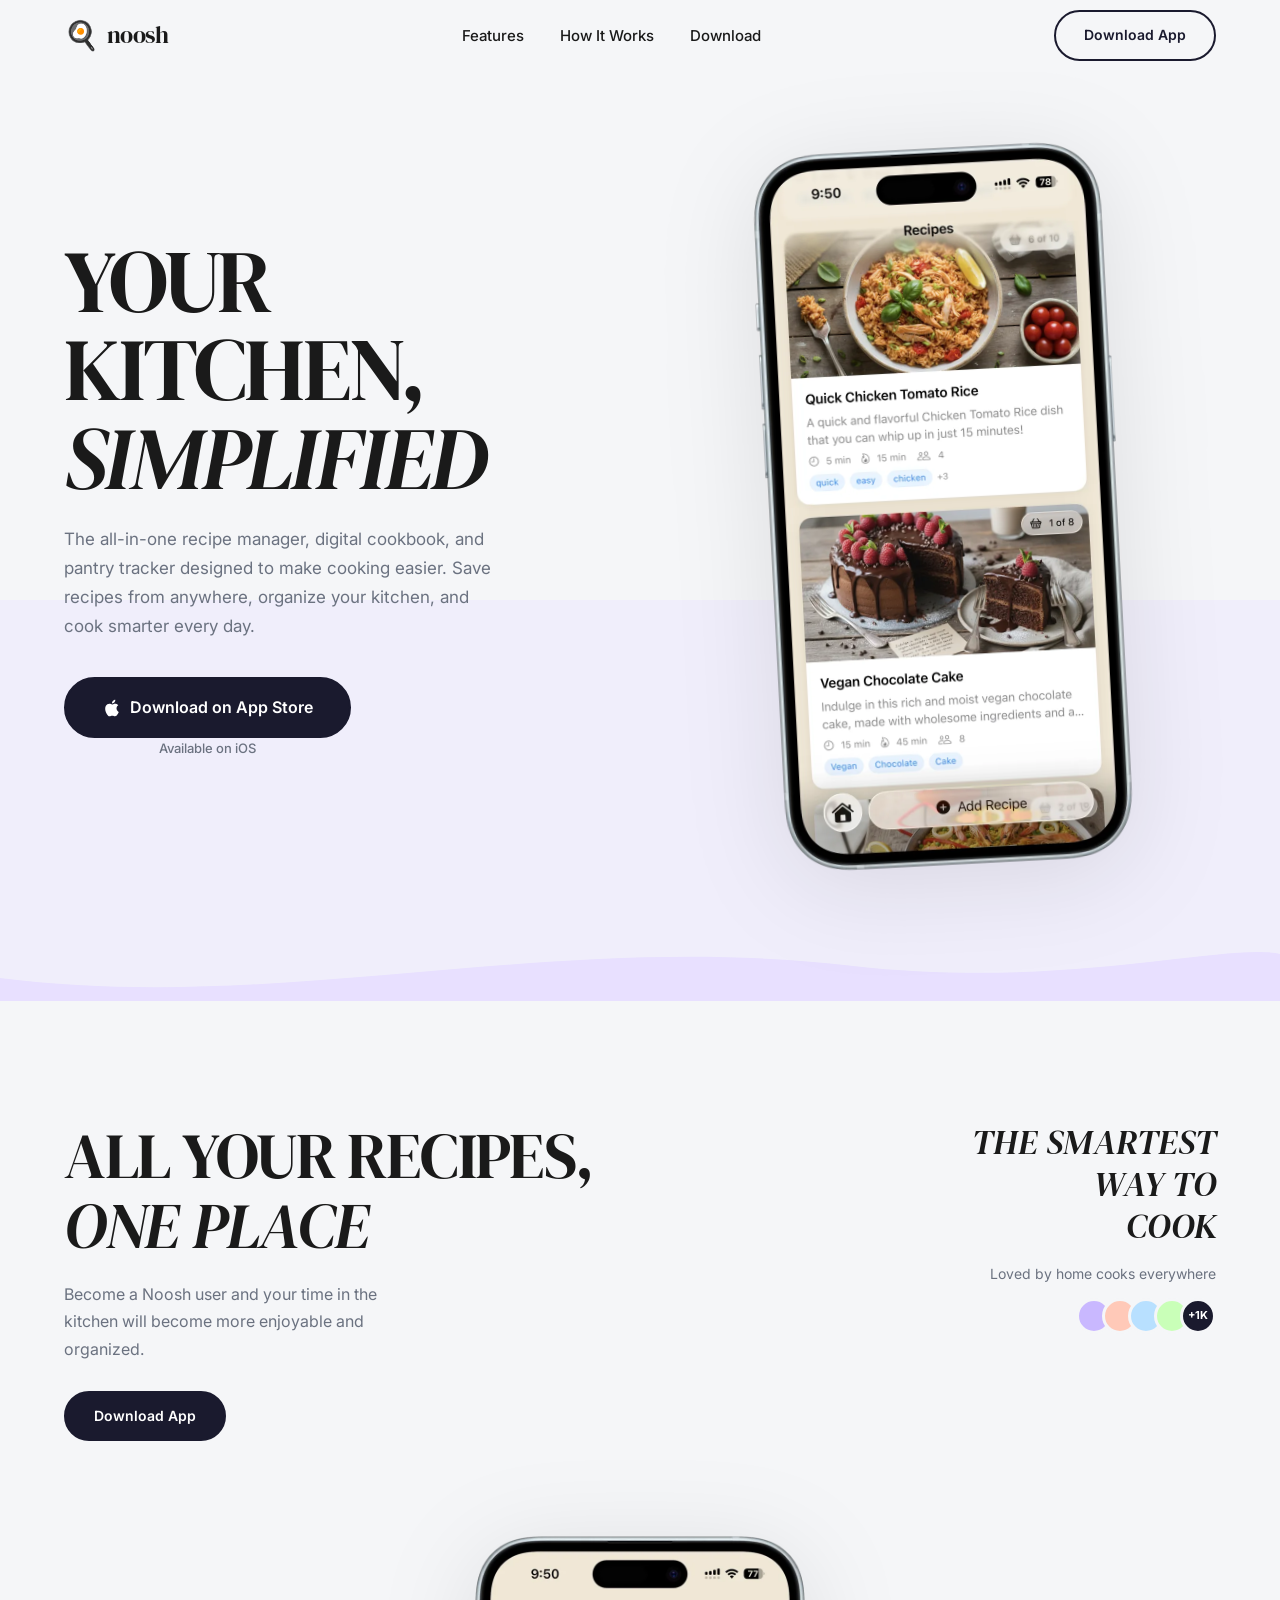
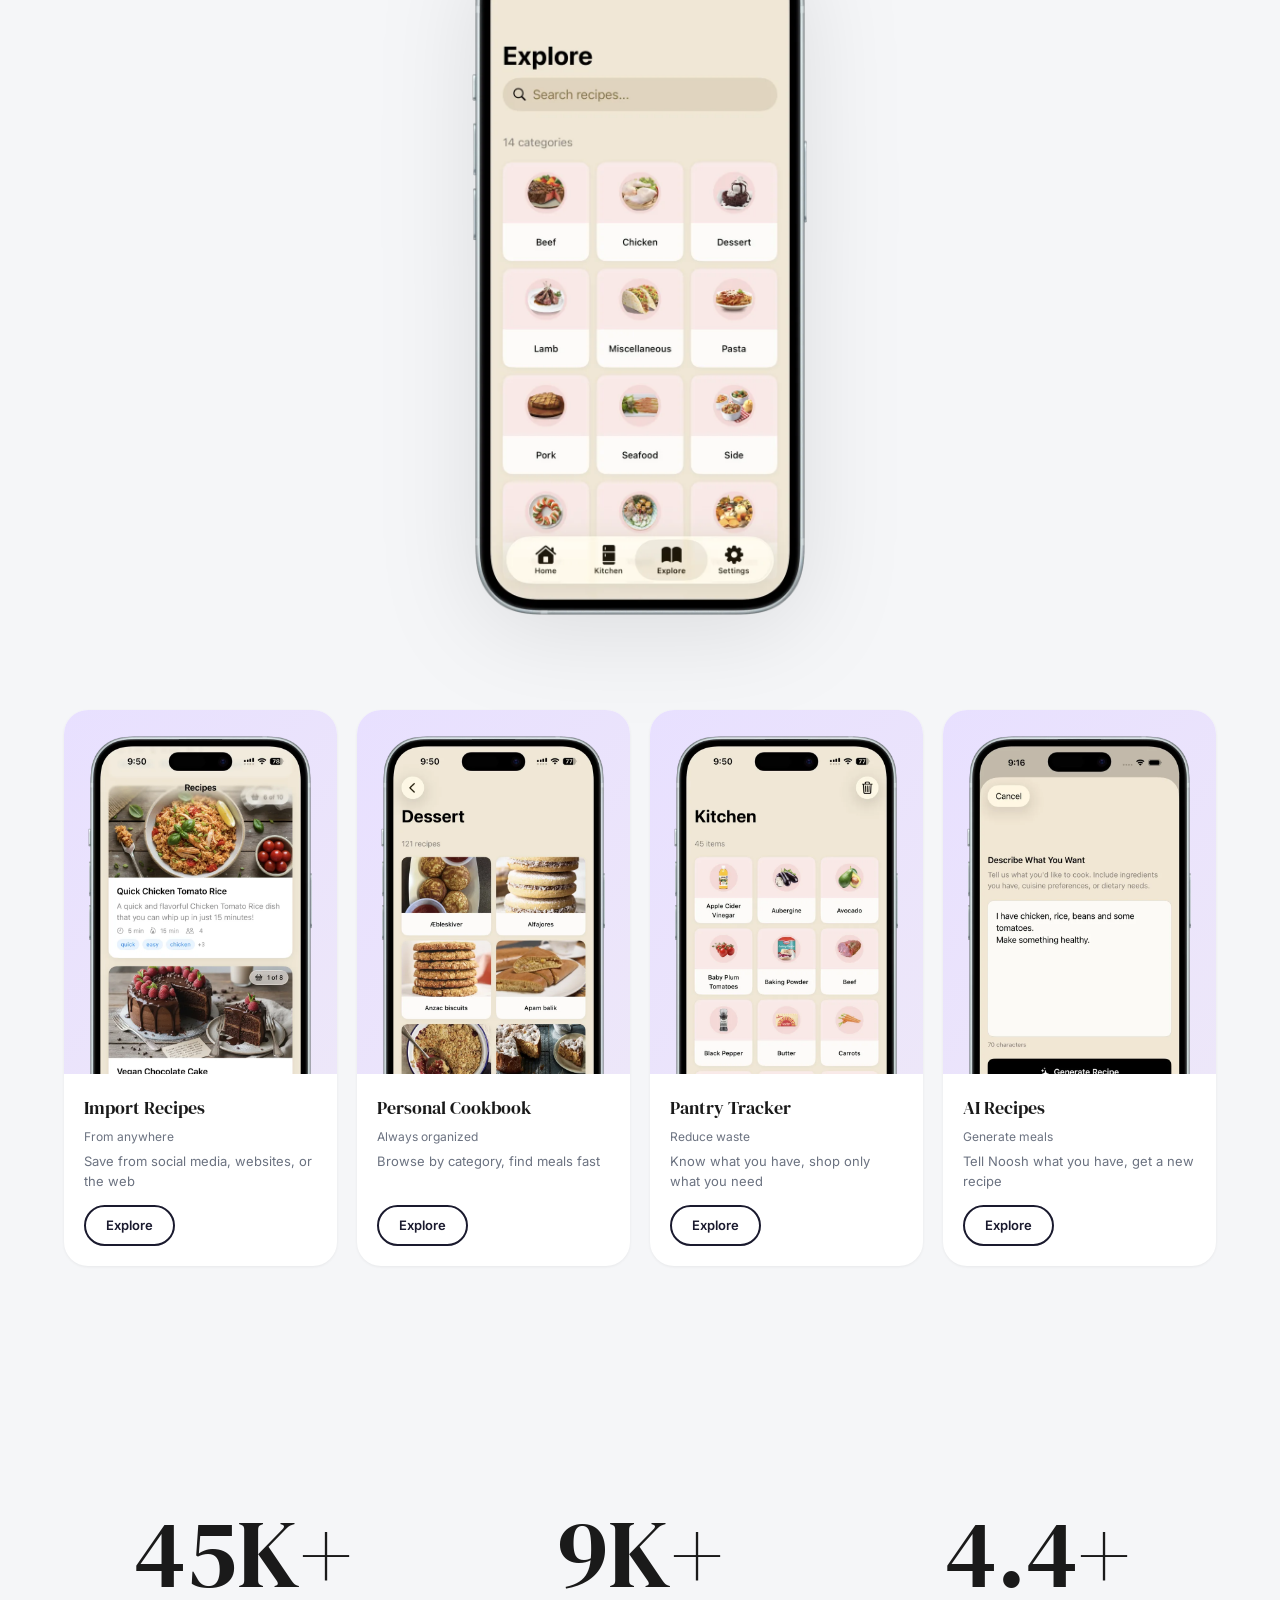
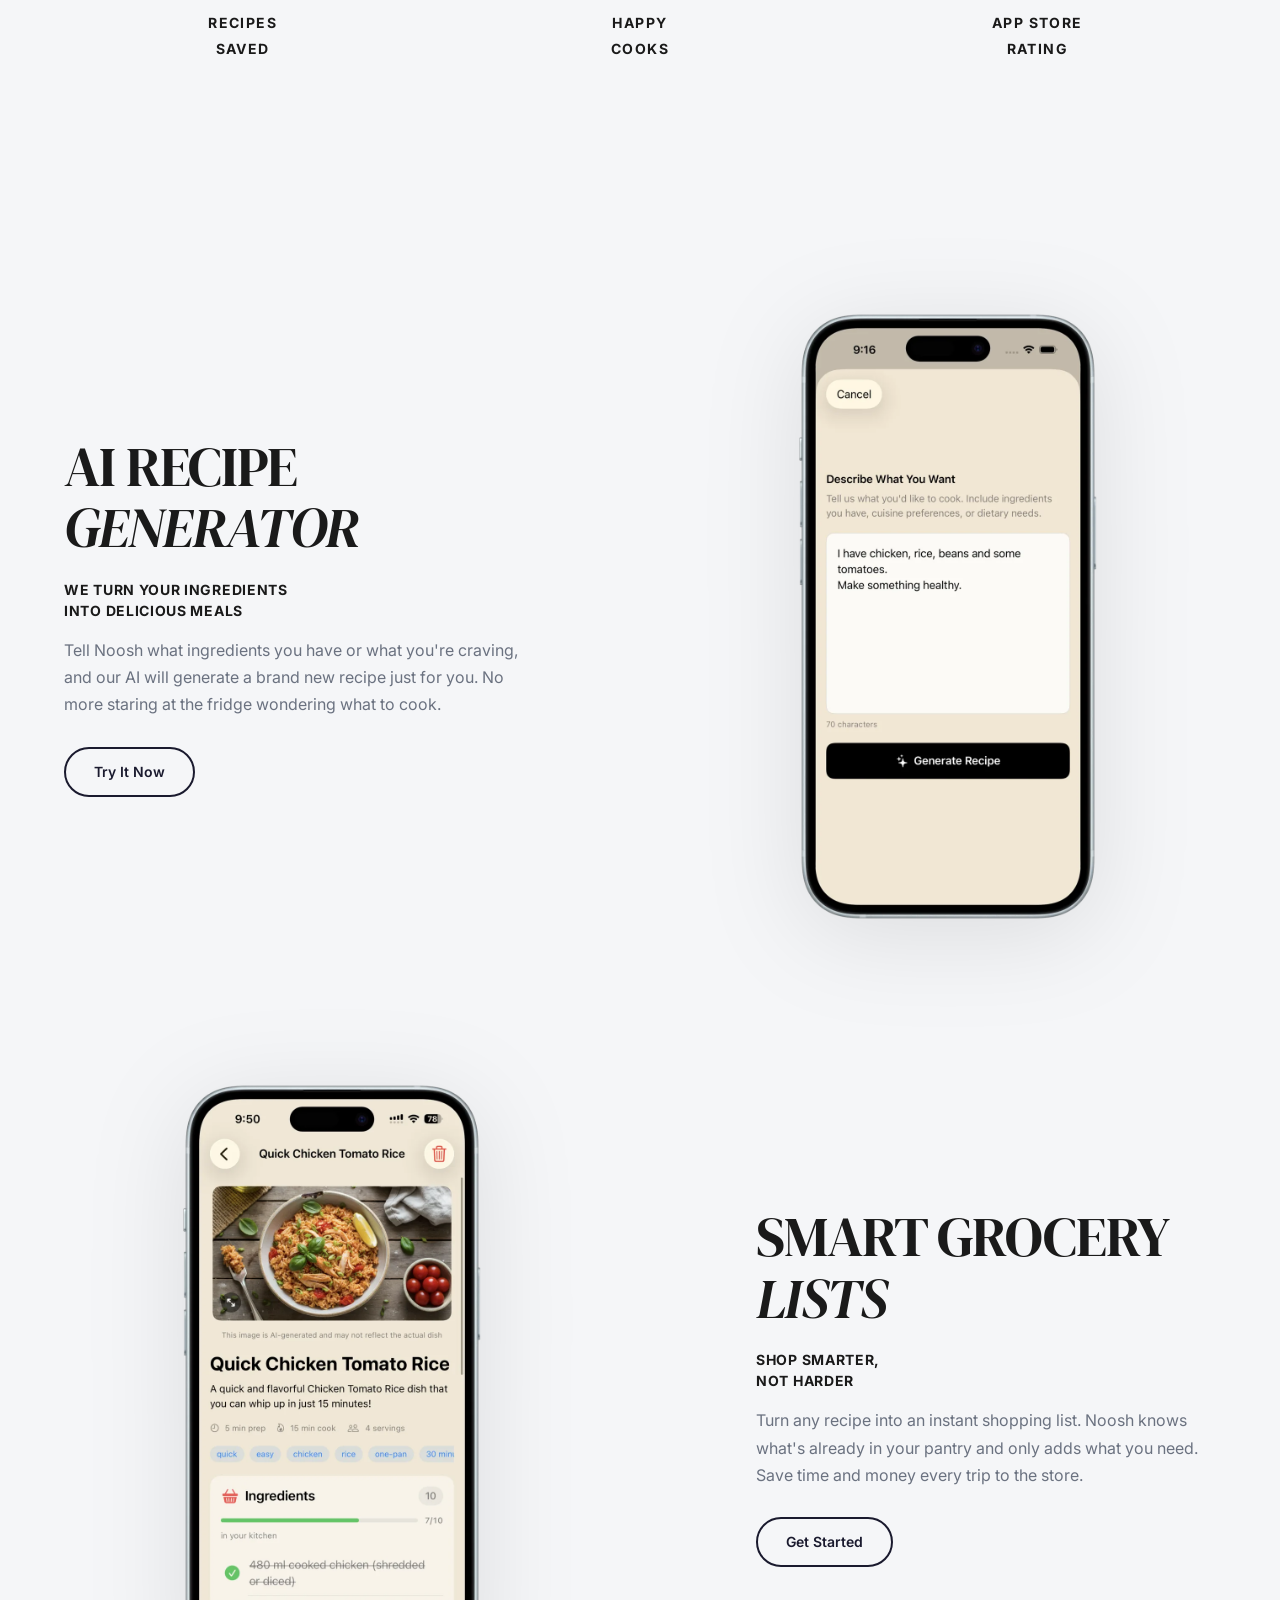
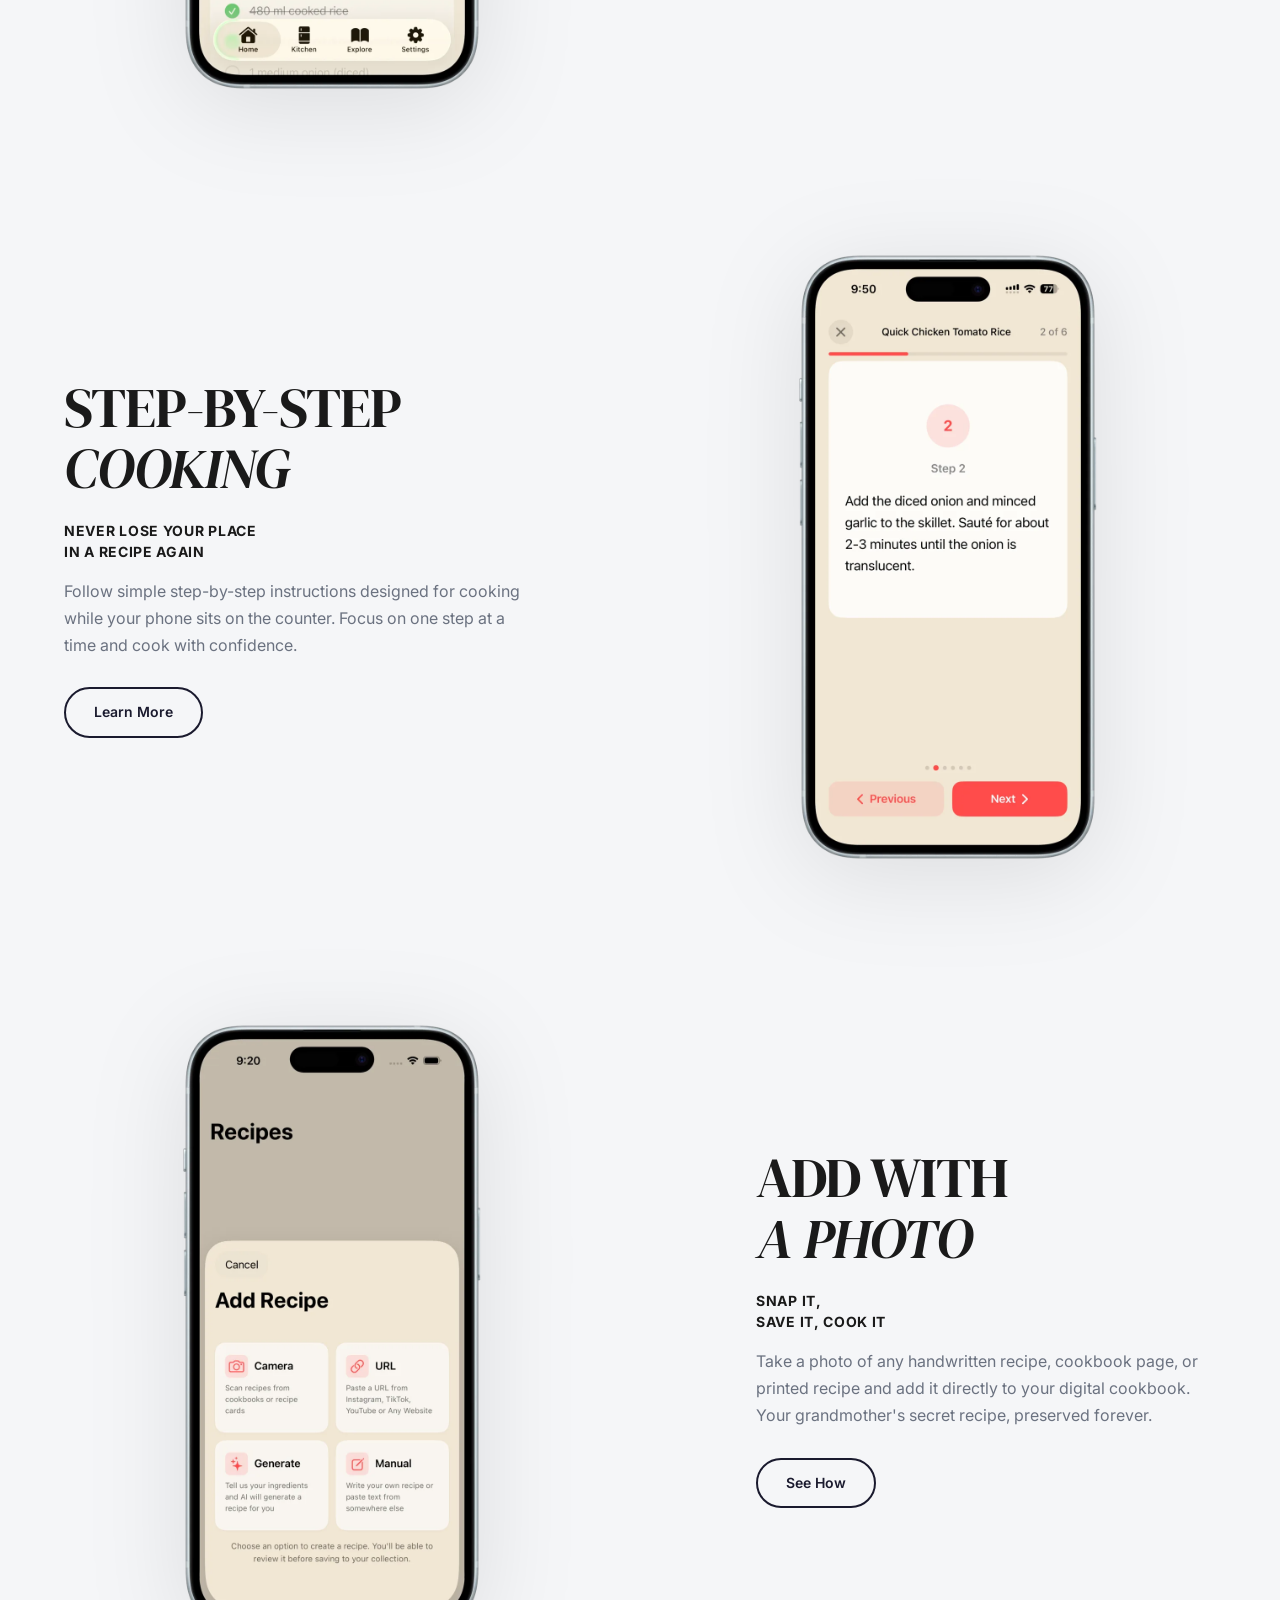
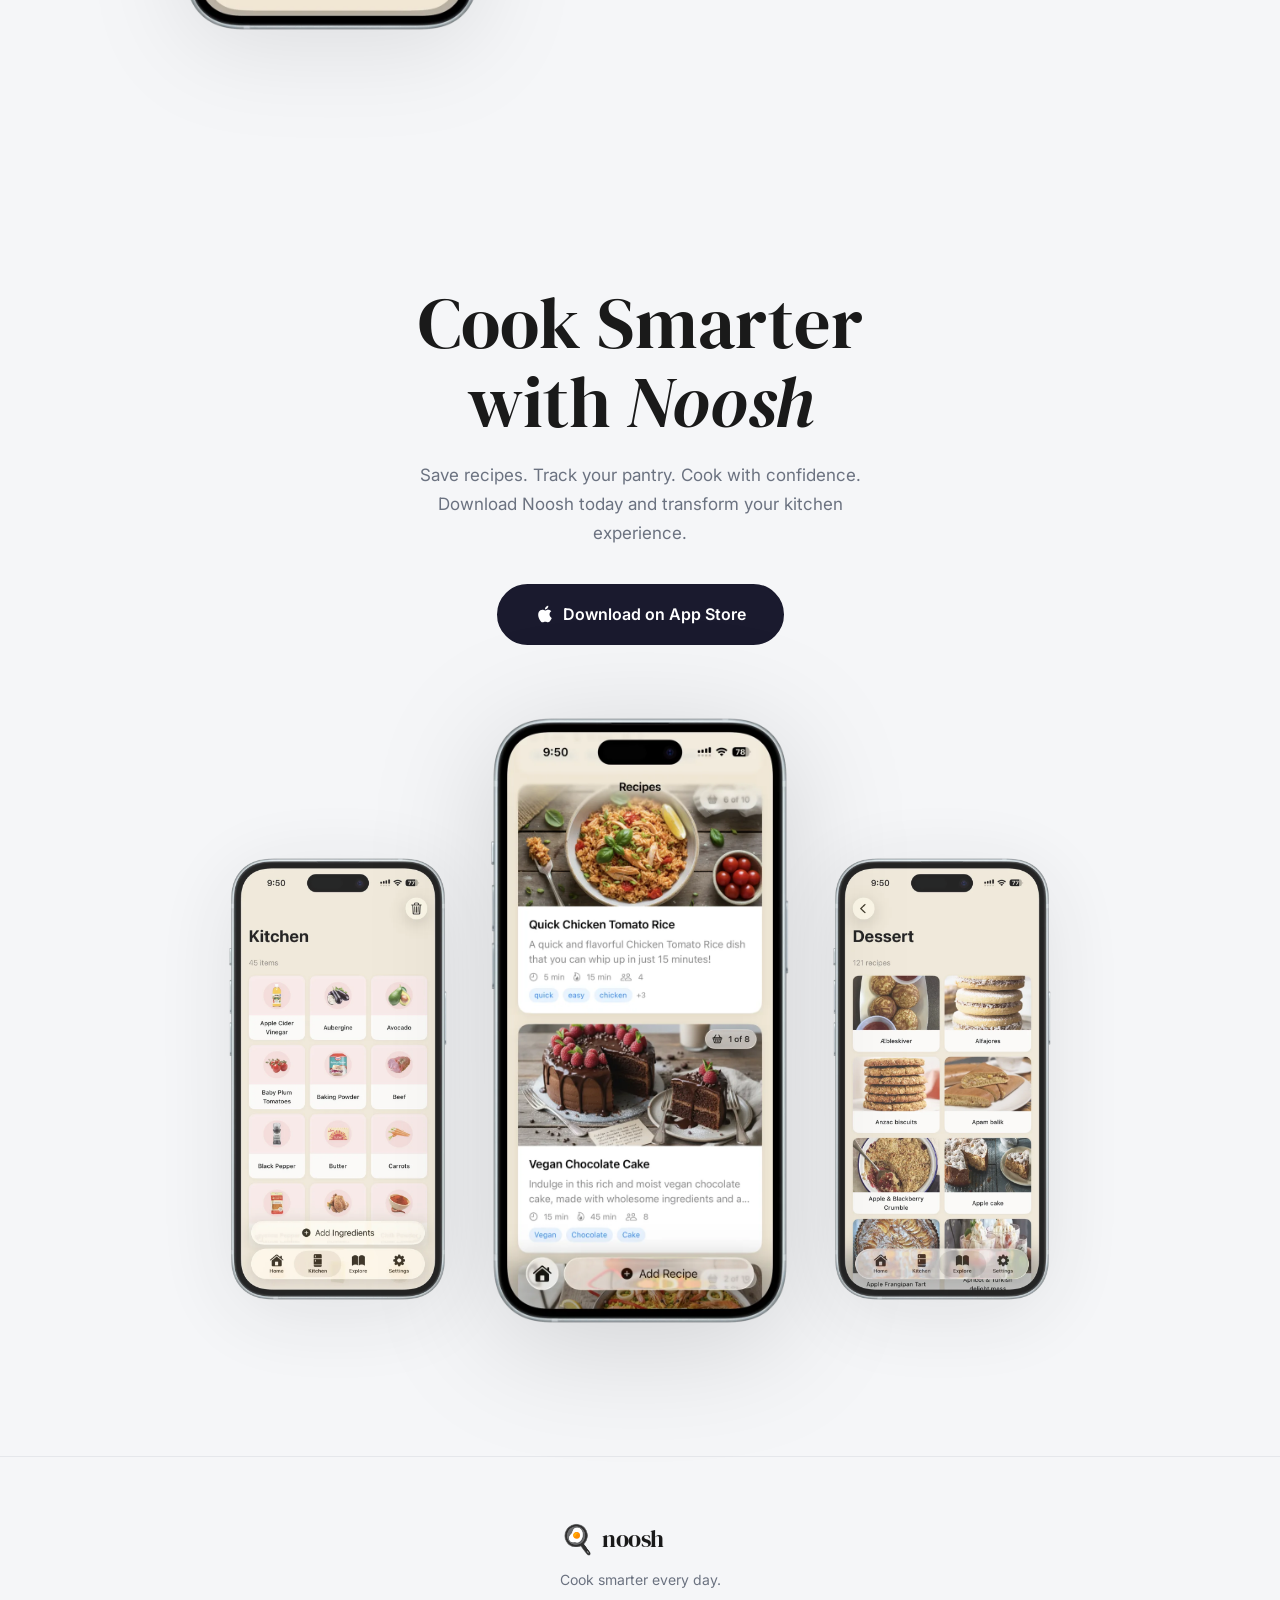
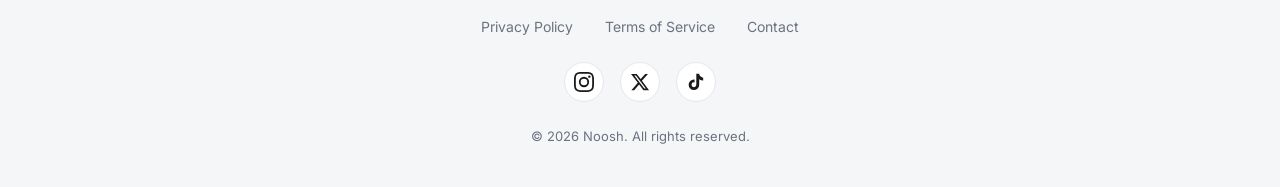
==== index.html @ 766f328c "Refactor hero section in index.html by removing duplicate availability text and updating styles in s" ====
<!DOCTYPE html>
<html lang="en">
<head>
  <meta charset="UTF-8">
  <meta name="viewport" content="width=device-width, initial-scale=1.0">
  <title>Noosh — Recipe Manager, Digital Cookbook & Pantry Tracker</title>
  <meta name="description" content="Noosh is the all-in-one recipe manager, digital cookbook, and pantry tracker. Save recipes from anywhere, track your pantry, generate meals with AI, and cook smarter every day.">
  <meta name="keywords" content="recipe manager, digital cookbook, pantry tracker, meal planning, AI recipe generator, grocery list, cooking app, recipe organizer, recipe import">
  <meta name="author" content="Noosh">
  <meta name="theme-color" content="#1a1a2e">

  <!-- Open Graph -->
  <meta property="og:type" content="website">
  <meta property="og:title" content="Noosh — Your Kitchen, Simplified">
  <meta property="og:description" content="Save recipes from anywhere, track your pantry, generate meals with AI. The all-in-one cooking companion.">
  <meta property="og:image" content="images/og-image.png">
  <meta property="og:url" content="https://noosh.app">
  <meta property="og:site_name" content="Noosh">

  <!-- Twitter Card -->
  <meta name="twitter:card" content="summary_large_image">
  <meta name="twitter:title" content="Noosh — Your Kitchen, Simplified">
  <meta name="twitter:description" content="Save recipes from anywhere, track your pantry, generate meals with AI. The all-in-one cooking companion.">
  <meta name="twitter:image" content="images/og-image.png">

  <link rel="canonical" href="https://noosh.app">
  <link rel="icon" href="favicon.svg" type="image/svg+xml">

  <!-- Fonts -->
  <link rel="preconnect" href="https://fonts.googleapis.com">
  <link rel="preconnect" href="https://fonts.gstatic.com" crossorigin>
  <link href="https://fonts.googleapis.com/css2?family=DM+Serif+Display:ital@0;1&family=Inter:wght@400;500;600;700&display=swap" rel="stylesheet">

  <link rel="stylesheet" href="css/styles.css">

  <!-- JSON-LD Structured Data -->
  <script type="application/ld+json">
  {
    "@context": "https://schema.org",
    "@type": "SoftwareApplication",
    "name": "Noosh",
    "operatingSystem": "iOS",
    "applicationCategory": "LifestyleApplication",
    "description": "The all-in-one recipe manager, digital cookbook, and pantry tracker designed to make cooking easier.",
    "offers": {
      "@type": "Offer",
      "price": "0",
      "priceCurrency": "USD"
    },
    "aggregateRating": {
      "@type": "AggregateRating",
      "ratingValue": "4.8",
      "ratingCount": "500"
    }
  }
  </script>
</head>
<body>

  <!-- ===== NAVIGATION ===== -->
  <header class="nav" id="nav">
    <div class="nav__container">
      <a href="/" class="nav__logo" aria-label="Noosh home">
        <span class="nav__logo-icon">🍳</span>
        <span class="nav__logo-text">noosh</span>
      </a>

      <nav class="nav__links" id="navLinks" aria-label="Main navigation">
        <a href="#features" class="nav__link">Features</a>
        <a href="#how-it-works" class="nav__link">How It Works</a>
        <a href="#download" class="nav__link">Download</a>
      </nav>

      <a href="#download" class="nav__cta btn btn--outline btn--pill">Download App</a>

      <button class="nav__hamburger" id="navHamburger" aria-label="Toggle menu" aria-expanded="false">
        <span></span>
        <span></span>
        <span></span>
      </button>
    </div>
  </header>

  <main>

    <!-- ===== HERO ===== -->
    <section class="hero" id="hero">
      <div class="hero__bg-accent" aria-hidden="true"></div>
      <svg class="hero__wave" aria-hidden="true" viewBox="0 0 1440 200" preserveAspectRatio="none">
        <path d="M0,160 C320,220 620,80 960,140 C1200,180 1380,100 1440,120 L1440,200 L0,200 Z" fill="var(--color-accent-light)"/>
      </svg>
      <div class="container hero__grid">
        <div class="hero__content">
          <h1 class="hero__title">
            <span class="hero__title-line">YOUR KITCHEN,</span>
            <span class="hero__title-line hero__title-italic">SIMPLIFIED</span>
          </h1>
          <p class="hero__subtitle">
            The all-in-one recipe manager, digital cookbook, and pantry tracker designed to make cooking easier. Save recipes from anywhere, organize your kitchen, and cook smarter every day.
          </p>
          <div class="hero__actions">
            <a href="#download" class="btn btn--primary btn--pill btn--lg">
              <svg class="btn__icon" viewBox="0 0 24 24" width="20" height="20" fill="currentColor"><path d="M18.71 19.5c-.83 1.24-1.71 2.45-3.05 2.47-1.34.03-1.77-.79-3.29-.79-1.53 0-2 .77-3.27.82-1.31.05-2.3-1.32-3.14-2.53C4.25 17 2.94 12.45 4.7 9.39c.87-1.52 2.43-2.48 4.12-2.51 1.28-.02 2.5.87 3.29.87.78 0 2.26-1.07 3.8-.91.65.03 2.47.26 3.64 1.98-.09.06-2.17 1.28-2.15 3.81.03 3.02 2.65 4.03 2.68 4.04-.03.07-.42 1.44-1.38 2.83M13 3.5c.73-.83 1.94-1.46 2.94-1.5.13 1.17-.34 2.35-1.04 3.19-.69.85-1.83 1.51-2.95 1.42-.15-1.15.41-2.35 1.05-3.11z"/></svg>
              Download on App Store
            </a>
            <p class="hero__available">Available on iOS</p>
          </div>
        </div>
        <div class="hero__mockup">
          <picture>
            <source srcset="images/HomeView.webp" type="image/webp">
            <img src="images/HomeView.png" alt="Noosh recipe manager app showing imported recipes like Quick Chicken Tomato Rice and Vegan Chocolate Cake" class="app-screenshot app-screenshot--hero" loading="eager">
          </picture>
        </div>
      </div>
    </section>

    <!-- ===== FEATURES OVERVIEW ===== -->
    <section class="features" id="features">
      <div class="container">
        <div class="features__header">
          <div class="features__header-left">
            <h2 class="section-title section-title--large">ALL YOUR RECIPES,<br><span class="section-title--italic">ONE PLACE</span></h2>
            <p class="features__header-text">
              Become a Noosh user and your time in the kitchen will become more enjoyable and organized.
            </p>
            <a href="#download" class="btn btn--primary btn--pill">Download App</a>
          </div>
          <div class="features__header-right">
            <h3 class="features__tagline">THE SMARTEST<br>WAY TO<br>COOK</h3>
            <p class="features__social-proof">
              Loved by home cooks everywhere
            </p>
            <div class="features__avatars" aria-label="Community members">
              <div class="features__avatar"></div>
              <div class="features__avatar"></div>
              <div class="features__avatar"></div>
              <div class="features__avatar"></div>
              <span class="features__avatar-count">+1K</span>
            </div>
          </div>
        </div>

        <div class="features__phone-center">
          <picture>
            <source srcset="images/ExploreCategories.webp" type="image/webp">
            <img src="images/ExploreCategories.png" alt="Noosh explore screen showing recipe categories like Beef, Chicken, Dessert, Pasta, and Seafood" class="app-screenshot app-screenshot--center" loading="lazy">
          </picture>
        </div>

        <div class="features__cards">
          <div class="feature-card" data-animate>
            <div class="feature-card__image">
              <picture><source srcset="images/HomeView.webp" type="image/webp"><img src="images/HomeView.png" alt="Import recipes from anywhere" class="feature-card__img" loading="lazy"></picture>
            </div>
            <div class="feature-card__body">
              <h3 class="feature-card__title">Import Recipes</h3>
              <p class="feature-card__tag">From anywhere</p>
              <p class="feature-card__desc">Save from social media, websites, or the web</p>
              <a href="#download" class="btn btn--outline btn--sm btn--pill">Explore</a>
            </div>
          </div>
          <div class="feature-card" data-animate>
            <div class="feature-card__image">
              <picture><source srcset="images/ExploreRecipes.webp" type="image/webp"><img src="images/ExploreRecipes.png" alt="Browse recipes by category" class="feature-card__img" loading="lazy"></picture>
            </div>
            <div class="feature-card__body">
              <h3 class="feature-card__title">Personal Cookbook</h3>
              <p class="feature-card__tag">Always organized</p>
              <p class="feature-card__desc">Browse by category, find meals fast</p>
              <a href="#download" class="btn btn--outline btn--sm btn--pill">Explore</a>
            </div>
          </div>
          <div class="feature-card" data-animate>
            <div class="feature-card__image">
              <picture><source srcset="images/Kitchen.webp" type="image/webp"><img src="images/Kitchen.png" alt="Track pantry ingredients" class="feature-card__img" loading="lazy"></picture>
            </div>
            <div class="feature-card__body">
              <h3 class="feature-card__title">Pantry Tracker</h3>
              <p class="feature-card__tag">Reduce waste</p>
              <p class="feature-card__desc">Know what you have, shop only what you need</p>
              <a href="#download" class="btn btn--outline btn--sm btn--pill">Explore</a>
            </div>
          </div>
          <div class="feature-card" data-animate>
            <div class="feature-card__image">
              <picture><source srcset="images/GenerateRecpe.webp" type="image/webp"><img src="images/GenerateRecpe.png" alt="AI recipe generation" class="feature-card__img" loading="lazy"></picture>
            </div>
            <div class="feature-card__body">
              <h3 class="feature-card__title">AI Recipes</h3>
              <p class="feature-card__tag">Generate meals</p>
              <p class="feature-card__desc">Tell Noosh what you have, get a new recipe</p>
              <a href="#download" class="btn btn--outline btn--sm btn--pill">Explore</a>
            </div>
          </div>
        </div>
      </div>
    </section>

    <!-- ===== STATS ===== -->
    <section class="stats" id="stats">
      <div class="container stats__grid">
        <div class="stat" data-animate>
          <span class="stat__number" data-target="50" data-suffix="K+">0</span>
          <span class="stat__label">RECIPES<br>SAVED</span>
        </div>
        <div class="stat" data-animate>
          <span class="stat__number" data-target="10" data-suffix="K+">0</span>
          <span class="stat__label">HAPPY<br>COOKS</span>
        </div>
        <div class="stat" data-animate>
          <span class="stat__number" data-target="4.8" data-suffix="+" data-decimals="1">0</span>
          <span class="stat__label">APP STORE<br>RATING</span>
        </div>
      </div>
    </section>

    <!-- ===== HOW IT WORKS / FEATURE DEEP-DIVES ===== -->
    <section class="deep-dives" id="how-it-works">

      <div class="container deep-dive deep-dive--right" data-animate>
        <div class="deep-dive__content">
          <h2 class="section-title">AI RECIPE<br><span class="section-title--italic">GENERATOR</span></h2>
          <p class="deep-dive__subtitle">WE TURN YOUR INGREDIENTS<br>INTO DELICIOUS MEALS</p>
          <p class="deep-dive__text">Tell Noosh what ingredients you have or what you're craving, and our AI will generate a brand new recipe just for you. No more staring at the fridge wondering what to cook.</p>
          <a href="#download" class="btn btn--outline btn--pill">Try It Now</a>
        </div>
        <div class="deep-dive__mockups">
          <picture>
            <source srcset="images/GenerateRecpe.webp" type="image/webp">
            <img src="images/GenerateRecpe.png" alt="Noosh AI recipe generator screen where you describe ingredients and get a custom recipe" class="app-screenshot" loading="lazy">
          </picture>
        </div>
      </div>

      <div class="container deep-dive deep-dive--left" data-animate>
        <div class="deep-dive__mockups">
          <picture>
            <source srcset="images/Recipe.webp" type="image/webp">
            <img src="images/Recipe.png" alt="Noosh recipe detail view showing ingredients with smart shopping list tracking what you already have" class="app-screenshot" loading="lazy">
          </picture>
        </div>
        <div class="deep-dive__content">
          <h2 class="section-title">SMART GROCERY<br><span class="section-title--italic">LISTS</span></h2>
          <p class="deep-dive__subtitle">SHOP SMARTER,<br>NOT HARDER</p>
          <p class="deep-dive__text">Turn any recipe into an instant shopping list. Noosh knows what's already in your pantry and only adds what you need. Save time and money every trip to the store.</p>
          <a href="#download" class="btn btn--outline btn--pill">Get Started</a>
        </div>
      </div>

      <div class="container deep-dive deep-dive--right" data-animate>
        <div class="deep-dive__content">
          <h2 class="section-title">STEP-BY-STEP<br><span class="section-title--italic">COOKING</span></h2>
          <p class="deep-dive__subtitle">NEVER LOSE YOUR PLACE<br>IN A RECIPE AGAIN</p>
          <p class="deep-dive__text">Follow simple step-by-step instructions designed for cooking while your phone sits on the counter. Focus on one step at a time and cook with confidence.</p>
          <a href="#download" class="btn btn--outline btn--pill">Learn More</a>
        </div>
        <div class="deep-dive__mockups">
          <picture>
            <source srcset="images/Steps.webp" type="image/webp">
            <img src="images/Steps.png" alt="Noosh step-by-step cooking mode showing clear instructions one step at a time" class="app-screenshot" loading="lazy">
          </picture>
        </div>
      </div>

      <div class="container deep-dive deep-dive--left" data-animate>
        <div class="deep-dive__mockups">
          <picture>
            <source srcset="images/AddRecipe.webp" type="image/webp">
            <img src="images/AddRecipe.png" alt="Noosh add recipe screen with options to import via Camera, URL, AI Generate, or Manual entry" class="app-screenshot" loading="lazy">
          </picture>
        </div>
        <div class="deep-dive__content">
          <h2 class="section-title">ADD WITH<br><span class="section-title--italic">A PHOTO</span></h2>
          <p class="deep-dive__subtitle">SNAP IT,<br>SAVE IT, COOK IT</p>
          <p class="deep-dive__text">Take a photo of any handwritten recipe, cookbook page, or printed recipe and add it directly to your digital cookbook. Your grandmother's secret recipe, preserved forever.</p>
          <a href="#download" class="btn btn--outline btn--pill">See How</a>
        </div>
      </div>

    </section>

    <!-- ===== FINAL CTA ===== -->
    <section class="cta" id="download">
      <div class="container cta__container">
        <div class="cta__content">
          <h2 class="cta__title">Cook Smarter<br>with <span class="cta__title-accent">Noosh</span></h2>
          <p class="cta__text">Save recipes. Track your pantry. Cook with confidence.<br>Download Noosh today and transform your kitchen experience.</p>
          <a href="#" class="btn btn--primary btn--pill btn--lg">
            <svg class="btn__icon" viewBox="0 0 24 24" width="20" height="20" fill="currentColor"><path d="M18.71 19.5c-.83 1.24-1.71 2.45-3.05 2.47-1.34.03-1.77-.79-3.29-.79-1.53 0-2 .77-3.27.82-1.31.05-2.3-1.32-3.14-2.53C4.25 17 2.94 12.45 4.7 9.39c.87-1.52 2.43-2.48 4.12-2.51 1.28-.02 2.5.87 3.29.87.78 0 2.26-1.07 3.8-.91.65.03 2.47.26 3.64 1.98-.09.06-2.17 1.28-2.15 3.81.03 3.02 2.65 4.03 2.68 4.04-.03.07-.42 1.44-1.38 2.83M13 3.5c.73-.83 1.94-1.46 2.94-1.5.13 1.17-.34 2.35-1.04 3.19-.69.85-1.83 1.51-2.95 1.42-.15-1.15.41-2.35 1.05-3.11z"/></svg>
            Download on App Store
          </a>
        </div>
        <div class="cta__mockups">
          <picture>
            <source srcset="images/Kitchen.webp" type="image/webp">
            <img src="images/Kitchen.png" alt="Noosh kitchen and pantry tracker showing organized ingredients" class="app-screenshot app-screenshot--cta-side" loading="lazy">
          </picture>
          <picture>
            <source srcset="images/HomeView.webp" type="image/webp">
            <img src="images/HomeView.png" alt="Noosh recipe library with saved recipes" class="app-screenshot app-screenshot--cta-front" loading="lazy">
          </picture>
          <picture>
            <source srcset="images/ExploreRecipes.webp" type="image/webp">
            <img src="images/ExploreRecipes.png" alt="Noosh discover recipes from around the world" class="app-screenshot app-screenshot--cta-side" loading="lazy">
          </picture>
        </div>
      </div>
    </section>

  </main>

  <!-- ===== FOOTER ===== -->
  <footer class="footer">
    <div class="container footer__container">
      <div class="footer__brand">
        <a href="/" class="nav__logo" aria-label="Noosh home">
          <span class="nav__logo-icon">🍳</span>
          <span class="nav__logo-text">noosh</span>
        </a>
        <p class="footer__tagline">Cook smarter every day.</p>
      </div>
      <div class="footer__links">
        <a href="#" class="footer__link">Privacy Policy</a>
        <a href="#" class="footer__link">Terms of Service</a>
        <a href="mailto:hello@noosh.app" class="footer__link">Contact</a>
      </div>
      <div class="footer__social">
        <a href="#" class="footer__social-link" aria-label="Instagram">
          <svg width="20" height="20" viewBox="0 0 24 24" fill="currentColor"><path d="M12 2.163c3.204 0 3.584.012 4.85.07 3.252.148 4.771 1.691 4.919 4.919.058 1.265.069 1.645.069 4.849 0 3.205-.012 3.584-.069 4.849-.149 3.225-1.664 4.771-4.919 4.919-1.266.058-1.644.07-4.85.07-3.204 0-3.584-.012-4.849-.07-3.26-.149-4.771-1.699-4.919-4.92-.058-1.265-.07-1.644-.07-4.849 0-3.204.013-3.583.07-4.849.149-3.227 1.664-4.771 4.919-4.919 1.266-.057 1.645-.069 4.849-.069zM12 0C8.741 0 8.333.014 7.053.072 2.695.272.273 2.69.073 7.052.014 8.333 0 8.741 0 12c0 3.259.014 3.668.072 4.948.2 4.358 2.618 6.78 6.98 6.98C8.333 23.986 8.741 24 12 24c3.259 0 3.668-.014 4.948-.072 4.354-.2 6.782-2.618 6.979-6.98.059-1.28.073-1.689.073-4.948 0-3.259-.014-3.667-.072-4.947-.196-4.354-2.617-6.78-6.979-6.98C15.668.014 15.259 0 12 0zm0 5.838a6.162 6.162 0 100 12.324 6.162 6.162 0 000-12.324zM12 16a4 4 0 110-8 4 4 0 010 8zm6.406-11.845a1.44 1.44 0 100 2.881 1.44 1.44 0 000-2.881z"/></svg>
        </a>
        <a href="#" class="footer__social-link" aria-label="Twitter">
          <svg width="20" height="20" viewBox="0 0 24 24" fill="currentColor"><path d="M18.244 2.25h3.308l-7.227 8.26 8.502 11.24H16.17l-5.214-6.817L4.99 21.75H1.68l7.73-8.835L1.254 2.25H8.08l4.713 6.231zm-1.161 17.52h1.833L7.084 4.126H5.117z"/></svg>
        </a>
        <a href="#" class="footer__social-link" aria-label="TikTok">
          <svg width="20" height="20" viewBox="0 0 24 24" fill="currentColor"><path d="M19.59 6.69a4.83 4.83 0 01-3.77-4.25V2h-3.45v13.67a2.89 2.89 0 01-2.88 2.5 2.89 2.89 0 01-2.89-2.89 2.89 2.89 0 012.89-2.89c.28 0 .54.04.79.1v-3.5a6.37 6.37 0 00-.79-.05A6.34 6.34 0 003.15 15.2a6.34 6.34 0 006.34 6.34 6.34 6.34 0 006.34-6.34V8.73a8.19 8.19 0 004.76 1.52V6.79a4.83 4.83 0 01-1-.1z"/></svg>
        </a>
      </div>
      <p class="footer__copy">&copy; 2026 Noosh. All rights reserved.</p>
    </div>
  </footer>

  <script src="js/main.js"></script>
</body>
</html>
---- css/styles.css ----
/* ========================================
   NOOSH LANDING PAGE
   ======================================== */

:root {
  --color-primary: #1a1a2e;
  --color-accent: #c9b8ff;
  --color-accent-light: #e8e0ff;
  --color-accent-bg: #ede7f9;
  --color-bg: #f5f6f8;
  --color-bg-white: #ffffff;
  --color-text: #1a1a1a;
  --color-text-muted: #6b7280;
  --color-border: #e5e7eb;

  --font-display: 'DM Serif Display', Georgia, serif;
  --font-body: 'Inter', system-ui, -apple-system, sans-serif;

  --nav-height: 72px;
  --container-max: 1200px;
  --container-pad: 24px;
  --section-pad: 120px;

  --radius-sm: 8px;
  --radius-md: 16px;
  --radius-lg: 24px;
  --radius-pill: 999px;
  --radius-phone: 36px;

  --shadow-sm: 0 1px 3px rgba(0, 0, 0, 0.06);
  --shadow-md: 0 4px 20px rgba(0, 0, 0, 0.08);
  --shadow-lg: 0 12px 40px rgba(0, 0, 0, 0.12);
  --shadow-phone: 0 20px 60px rgba(0, 0, 0, 0.15);
}

/* ===== RESET ===== */
*,
*::before,
*::after {
  margin: 0;
  padding: 0;
  box-sizing: border-box;
}

html {
  scroll-behavior: smooth;
  -webkit-text-size-adjust: 100%;
}

body {
  font-family: var(--font-body);
  font-size: 16px;
  line-height: 1.6;
  color: var(--color-text);
  background-color: var(--color-bg);
  overflow-x: hidden;
  -webkit-font-smoothing: antialiased;
  -moz-osx-font-smoothing: grayscale;
}

img {
  max-width: 100%;
  height: auto;
  display: block;
}

a {
  text-decoration: none;
  color: inherit;
}

ul, ol {
  list-style: none;
}

/* ===== UTILITIES ===== */
.container {
  max-width: var(--container-max);
  margin: 0 auto;
  padding: 0 var(--container-pad);
}

.section-title {
  font-family: var(--font-display);
  font-size: clamp(2rem, 5vw, 3.5rem);
  font-weight: 400;
  line-height: 1.1;
  letter-spacing: -0.02em;
}

.section-title--large {
  font-size: clamp(2.5rem, 6vw, 4rem);
}

.section-title--italic {
  font-style: italic;
}

/* ===== BUTTONS ===== */
.btn {
  display: inline-flex;
  align-items: center;
  justify-content: center;
  gap: 8px;
  font-family: var(--font-body);
  font-size: 14px;
  font-weight: 600;
  padding: 12px 28px;
  border: 2px solid transparent;
  border-radius: var(--radius-sm);
  cursor: pointer;
  transition: all 0.3s ease;
  white-space: nowrap;
}

.btn--pill {
  border-radius: var(--radius-pill);
}

.btn--primary {
  background: var(--color-primary);
  color: #fff;
  border-color: var(--color-primary);
}

.btn--primary:hover {
  background: #2d2d4e;
  border-color: #2d2d4e;
  transform: translateY(-1px);
  box-shadow: var(--shadow-md);
}

.btn--outline {
  background: transparent;
  color: var(--color-primary);
  border-color: var(--color-primary);
}

.btn--outline:hover {
  background: var(--color-primary);
  color: #fff;
}

.btn--sm {
  font-size: 13px;
  padding: 8px 20px;
}

.btn--lg {
  font-size: 16px;
  padding: 16px 36px;
}

.btn__icon {
  flex-shrink: 0;
}

/* ===== PHONE MOCKUP ===== */
.phone-mockup {
  position: relative;
  width: 260px;
  aspect-ratio: 9 / 19.5;
  background: #1a1a1a;
  border-radius: var(--radius-phone);
  padding: 12px;
  box-shadow: var(--shadow-phone);
  flex-shrink: 0;
}

.phone-mockup__screen {
  position: relative;
  width: 100%;
  height: 100%;
  background: var(--color-bg);
  border-radius: calc(var(--radius-phone) - 8px);
  display: flex;
  align-items: center;
  justify-content: center;
  overflow: hidden;
}

.phone-mockup__screen::before {
  content: '';
  position: absolute;
  top: 0;
  left: 50%;
  transform: translateX(-50%);
  width: 100px;
  height: 28px;
  background: #1a1a1a;
  border-radius: 0 0 18px 18px;
  z-index: 1;
}

.phone-mockup__placeholder {
  font-family: var(--font-body);
  font-size: 14px;
  font-weight: 500;
  color: var(--color-text-muted);
  text-align: center;
  margin-top: 20px;
}

.phone-mockup--tilted {
  transform: rotate(-5deg);
}

.phone-mockup--sm {
  width: 200px;
}

.phone-mockup--front {
  width: 280px;
  z-index: 2;
}

/* ===== APP SCREENSHOTS ===== */
.app-screenshot {
  display: block;
  max-width: 340px;
  width: 100%;
  height: auto;
  border-radius: var(--radius-md);
  filter: drop-shadow(0 16px 48px rgba(0, 0, 0, 0.10));
}

.app-screenshot--hero {
  max-width: 380px;
  transform: rotate(-3deg);
  transition: transform 0.4s ease;
}

.app-screenshot--hero:hover {
  transform: rotate(0deg) scale(1.02);
}

.app-screenshot--center {
  max-width: 360px;
}

.app-screenshot--cta-front {
  max-width: 320px;
  z-index: 2;
  filter: drop-shadow(0 20px 60px rgba(0, 0, 0, 0.15));
}

.app-screenshot--cta-side {
  max-width: 260px;
  opacity: 0.85;
  transform: scale(0.9);
}

/* ===== NAVIGATION ===== */
.nav {
  position: fixed;
  top: 0;
  left: 0;
  right: 0;
  z-index: 1000;
  height: var(--nav-height);
  background: rgba(245, 246, 248, 0.85);
  backdrop-filter: blur(20px);
  -webkit-backdrop-filter: blur(20px);
  border-bottom: 1px solid transparent;
  transition: border-color 0.3s ease, background 0.3s ease;
}

.nav--scrolled {
  border-bottom-color: var(--color-border);
  background: rgba(245, 246, 248, 0.95);
}

.nav__container {
  max-width: var(--container-max);
  margin: 0 auto;
  padding: 0 var(--container-pad);
  height: 100%;
  display: flex;
  align-items: center;
  justify-content: space-between;
}

.nav__logo {
  display: flex;
  align-items: center;
  gap: 8px;
  font-family: var(--font-display);
  font-size: 24px;
  font-weight: 400;
  letter-spacing: -0.02em;
  z-index: 1001;
}

.nav__logo-icon {
  font-size: 28px;
}

.nav__links {
  display: flex;
  align-items: center;
  gap: 36px;
}

.nav__link {
  font-size: 15px;
  font-weight: 500;
  color: var(--color-text);
  transition: color 0.2s ease;
  position: relative;
}

.nav__link::after {
  content: '';
  position: absolute;
  bottom: -4px;
  left: 0;
  width: 0;
  height: 2px;
  background: var(--color-primary);
  transition: width 0.3s ease;
}

.nav__link:hover::after {
  width: 100%;
}

.nav__cta {
  font-size: 14px;
}

.nav__hamburger {
  display: none;
  flex-direction: column;
  gap: 5px;
  background: none;
  border: none;
  cursor: pointer;
  padding: 4px;
  z-index: 1001;
}

.nav__hamburger span {
  display: block;
  width: 24px;
  height: 2px;
  background: var(--color-primary);
  border-radius: 2px;
  transition: all 0.3s ease;
}

.nav__hamburger.active span:nth-child(1) {
  transform: rotate(45deg) translate(5px, 5px);
}

.nav__hamburger.active span:nth-child(2) {
  opacity: 0;
}

.nav__hamburger.active span:nth-child(3) {
  transform: rotate(-45deg) translate(5px, -5px);
}

/* ===== HERO ===== */
.hero {
  position: relative;
  padding-top: calc(var(--nav-height) + 60px);
  padding-bottom: var(--section-pad);
  overflow: hidden;
  min-height: 100vh;
  display: flex;
  align-items: center;
}

.hero__bg-accent {
  position: absolute;
  bottom: 0;
  left: 0;
  right: 0;
  height: 40%;
  background: var(--color-accent-light);
  border-radius: 0;
  opacity: 0.4;
}

.hero__wave {
  position: absolute;
  bottom: -1px;
  left: 0;
  width: 100%;
  height: 120px;
}

.hero__grid {
  position: relative;
  display: grid;
  grid-template-columns: 1fr 1fr;
  gap: 60px;
  align-items: center;
}

.hero__content {
  max-width: 560px;
}

.hero__title {
  font-family: var(--font-display);
  font-size: clamp(3rem, 7vw, 5.5rem);
  font-weight: 400;
  line-height: 1.0;
  letter-spacing: -0.03em;
  margin-bottom: 24px;
}

.hero__title-line {
  display: block;
}

.hero__title-italic {
  font-style: italic;
  color: var(--color-text);
}

.hero__subtitle {
  font-size: 17px;
  line-height: 1.7;
  color: var(--color-text-muted);
  margin-bottom: 36px;
  max-width: 440px;
}

.hero__actions {
  margin-bottom: 16px;
  display: inline-flex;
  flex-direction: column;
  align-items: center;
}

.hero__available {
  font-size: 13px;
  color: var(--color-text-muted);
  font-weight: 500;
}

.hero__mockup {
  display: flex;
  justify-content: center;
  align-items: center;
}

/* ===== FEATURES ===== */
.features {
  padding: var(--section-pad) 0;
  background: var(--color-bg);
}

.features__header {
  display: grid;
  grid-template-columns: 1fr 1fr;
  gap: 60px;
  align-items: start;
  margin-bottom: 80px;
}

.features__header-text {
  font-size: 16px;
  line-height: 1.7;
  color: var(--color-text-muted);
  margin: 20px 0 28px;
  max-width: 360px;
}

.features__header-right {
  text-align: right;
}

.features__tagline {
  font-family: var(--font-display);
  font-size: clamp(1.5rem, 3vw, 2.2rem);
  font-style: italic;
  font-weight: 400;
  line-height: 1.2;
  margin-bottom: 16px;
}

.features__social-proof {
  font-size: 14px;
  color: var(--color-text-muted);
  margin-bottom: 12px;
}

.features__avatars {
  display: flex;
  align-items: center;
  justify-content: flex-end;
  gap: 0;
}

.features__avatar {
  width: 36px;
  height: 36px;
  border-radius: 50%;
  background: var(--color-accent);
  border: 3px solid var(--color-bg);
  margin-left: -10px;
}

.features__avatar:first-child {
  margin-left: 0;
}

.features__avatar:nth-child(2) { background: #ffc9b8; }
.features__avatar:nth-child(3) { background: #b8e0ff; }
.features__avatar:nth-child(4) { background: #c9ffb8; }

.features__avatar-count {
  display: inline-flex;
  align-items: center;
  justify-content: center;
  width: 36px;
  height: 36px;
  border-radius: 50%;
  background: var(--color-primary);
  color: #fff;
  font-size: 11px;
  font-weight: 700;
  margin-left: -10px;
  border: 3px solid var(--color-bg);
}

.features__phone-center {
  display: flex;
  justify-content: center;
  margin-bottom: 80px;
}

.features__cards {
  display: grid;
  grid-template-columns: repeat(4, 1fr);
  gap: 20px;
}

/* ===== FEATURE CARD ===== */
.feature-card {
  background: var(--color-bg-white);
  border-radius: var(--radius-lg);
  overflow: hidden;
  transition: transform 0.3s ease, box-shadow 0.3s ease;
  box-shadow: var(--shadow-sm);
  display: flex;
  flex-direction: column;
}

.feature-card:hover {
  transform: translateY(-4px);
  box-shadow: var(--shadow-md);
}

.feature-card__image {
  aspect-ratio: 3 / 4;
  background: linear-gradient(135deg, var(--color-accent-light) 0%, var(--color-accent-bg) 100%);
  display: flex;
  align-items: flex-start;
  justify-content: center;
  overflow: hidden;
  padding: 16px 16px 0;
}

.feature-card__image picture {
  display: contents;
}

.feature-card__img {
  width: 100%;
  height: auto;
  border-radius: var(--radius-md);
  transition: transform 0.4s ease;
}

.feature-card:hover .feature-card__img {
  transform: scale(1.05);
}

.feature-card__body {
  padding: 20px;
  display: flex;
  flex-direction: column;
  flex: 1;
}

.feature-card__body .btn {
  margin-top: auto;
  align-self: flex-start;
}

.feature-card__title {
  font-family: var(--font-display);
  font-size: 18px;
  font-weight: 400;
  margin-bottom: 4px;
}

.feature-card__tag {
  font-size: 12px;
  color: var(--color-text-muted);
  margin-bottom: 6px;
}

.feature-card__desc {
  font-size: 13px;
  line-height: 1.5;
  color: var(--color-text-muted);
  margin-bottom: 14px;
}

/* ===== STATS ===== */
.stats {
  padding: var(--section-pad) 0;
  background: var(--color-bg);
}

.stats__grid {
  display: grid;
  grid-template-columns: repeat(3, 1fr);
  gap: 40px;
  text-align: center;
}

.stat__number {
  font-family: var(--font-display);
  font-size: clamp(3rem, 8vw, 6rem);
  font-weight: 400;
  line-height: 1;
  display: block;
  margin-bottom: 8px;
}

.stat__label {
  font-size: 14px;
  font-weight: 700;
  letter-spacing: 0.1em;
  text-transform: uppercase;
  color: var(--color-text);
  line-height: 1.4;
}

/* ===== DEEP DIVES ===== */
.deep-dives {
  padding: var(--section-pad) 0;
}

.deep-dive {
  display: grid;
  grid-template-columns: 1fr 1fr;
  gap: 80px;
  align-items: center;
  margin-bottom: 140px;
}

.deep-dive:last-child {
  margin-bottom: 0;
}

.deep-dive__content {
  max-width: 460px;
}

.deep-dive--right .deep-dive__content {
  justify-self: start;
}

.deep-dive--left .deep-dive__content {
  justify-self: end;
}

.deep-dive__subtitle {
  font-family: var(--font-body);
  font-size: 14px;
  font-weight: 700;
  letter-spacing: 0.05em;
  text-transform: uppercase;
  margin-top: 20px;
  margin-bottom: 16px;
  line-height: 1.5;
}

.deep-dive__text {
  font-size: 16px;
  line-height: 1.7;
  color: var(--color-text-muted);
  margin-bottom: 28px;
}

.deep-dive__mockups {
  display: flex;
  justify-content: center;
  align-items: center;
}

.deep-dive__mockups .app-screenshot {
  max-width: 320px;
}

/* ===== CTA ===== */
.cta {
  padding: var(--section-pad) 0;
  background: var(--color-bg);
}

.cta__container {
  text-align: center;
}

.cta__title {
  font-family: var(--font-display);
  font-size: clamp(2.5rem, 6vw, 4.5rem);
  font-weight: 400;
  line-height: 1.1;
  margin-bottom: 20px;
}

.cta__title-accent {
  font-style: italic;
}

.cta__text {
  font-size: 17px;
  line-height: 1.7;
  color: var(--color-text-muted);
  margin-bottom: 36px;
  max-width: 500px;
  margin-left: auto;
  margin-right: auto;
}

.cta__mockups {
  display: flex;
  align-items: flex-end;
  justify-content: center;
  gap: 12px;
  margin-top: 60px;
}

.cta__mockups picture {
  display: flex;
}

/* ===== FOOTER ===== */
.footer {
  padding: 60px 0 40px;
  background: var(--color-bg);
  border-top: 1px solid var(--color-border);
}

.footer__container {
  display: flex;
  flex-direction: column;
  align-items: center;
  gap: 24px;
  text-align: center;
}

.footer__tagline {
  font-size: 14px;
  color: var(--color-text-muted);
  margin-top: 8px;
}

.footer__links {
  display: flex;
  gap: 32px;
}

.footer__link {
  font-size: 14px;
  color: var(--color-text-muted);
  transition: color 0.2s ease;
}

.footer__link:hover {
  color: var(--color-text);
}

.footer__social {
  display: flex;
  gap: 16px;
}

.footer__social-link {
  display: flex;
  align-items: center;
  justify-content: center;
  width: 40px;
  height: 40px;
  border-radius: 50%;
  background: var(--color-bg-white);
  color: var(--color-text);
  transition: all 0.2s ease;
  border: 1px solid var(--color-border);
}

.footer__social-link:hover {
  background: var(--color-primary);
  color: #fff;
  border-color: var(--color-primary);
}

.footer__copy {
  font-size: 13px;
  color: var(--color-text-muted);
}

/* ===== ANIMATIONS ===== */
[data-animate] {
  opacity: 0;
  transform: translateY(30px);
  transition: opacity 0.6s ease, transform 0.6s ease;
}

[data-animate].visible {
  opacity: 1;
  transform: translateY(0);
}

.feature-card[data-animate]:nth-child(2) { transition-delay: 0.1s; }
.feature-card[data-animate]:nth-child(3) { transition-delay: 0.2s; }
.feature-card[data-animate]:nth-child(4) { transition-delay: 0.3s; }

/* ===== RESPONSIVE ===== */

/* Tablet */
@media (max-width: 1024px) {
  :root {
    --section-pad: 80px;
  }

  .hero__grid {
    gap: 40px;
  }

  .hero__title {
    font-size: clamp(2.5rem, 6vw, 4rem);
  }

  .features__cards {
    grid-template-columns: repeat(2, 1fr);
  }

  .deep-dive {
    gap: 40px;
    margin-bottom: 100px;
  }

  .phone-mockup {
    width: 220px;
  }

  .phone-mockup--front {
    width: 240px;
  }

  .phone-mockup--sm {
    width: 180px;
  }

  .app-screenshot {
    max-width: 300px;
  }

  .app-screenshot--hero {
    max-width: 320px;
  }

  .app-screenshot--cta-front {
    max-width: 280px;
  }

  .app-screenshot--cta-side {
    max-width: 220px;
  }

  .deep-dive__mockups .app-screenshot {
    max-width: 280px;
  }
}

/* Mobile */
@media (max-width: 768px) {
  :root {
    --section-pad: 60px;
    --container-pad: 20px;
    --nav-height: 64px;
  }

  .nav__links {
    display: none;
    position: fixed;
    inset: 0;
    background: rgba(245, 246, 248, 0.98);
    backdrop-filter: blur(20px);
    flex-direction: column;
    align-items: center;
    justify-content: center;
    gap: 32px;
    z-index: 999;
  }

  .nav__links.open {
    display: flex;
  }

  .nav__links .nav__link {
    font-size: 24px;
  }

  .nav__cta {
    display: none;
  }

  .nav__hamburger {
    display: flex;
  }

  .hero {
    min-height: auto;
    padding-top: calc(var(--nav-height) + 40px);
    padding-bottom: 80px;
  }

  .hero__grid {
    grid-template-columns: 1fr;
    gap: 48px;
    text-align: center;
  }

  .hero__content {
    max-width: 100%;
  }

  .hero__subtitle {
    max-width: 100%;
    margin-left: auto;
    margin-right: auto;
  }

  .hero__mockup {
    order: -1;
  }

  .hero__bg-accent {
    height: 50%;
  }

  .features__header {
    grid-template-columns: 1fr;
    gap: 40px;
    text-align: center;
  }

  .features__header-right {
    text-align: center;
  }

  .features__avatars {
    justify-content: center;
  }

  .features__cards {
    grid-template-columns: 1fr;
    max-width: 360px;
    margin: 0 auto;
  }

  .stats__grid {
    grid-template-columns: 1fr;
    gap: 48px;
  }

  .stat__number {
    font-size: 4rem;
  }

  .deep-dive {
    grid-template-columns: 1fr;
    gap: 32px;
    text-align: center;
    margin-bottom: 80px;
  }

  .deep-dive--right .deep-dive__mockups {
    order: -1;
  }

  .deep-dive--right .deep-dive__content,
  .deep-dive--left .deep-dive__content {
    justify-self: center;
    max-width: 100%;
  }

  .phone-mockup {
    width: 220px;
  }

  .phone-mockup--tilted {
    transform: rotate(-3deg);
  }

  .app-screenshot {
    max-width: 280px;
  }

  .app-screenshot--hero {
    max-width: 300px;
    transform: rotate(-2deg);
  }

  .app-screenshot--center {
    max-width: 300px;
  }

  .deep-dive__mockups .app-screenshot {
    max-width: 260px;
  }

  .cta__mockups {
    gap: 8px;
  }

  .cta__mockups picture:first-child,
  .cta__mockups picture:last-child {
    display: none;
  }

  .cta__mockups .app-screenshot--cta-front {
    max-width: 280px;
  }

  .footer__links {
    flex-direction: column;
    gap: 16px;
  }
}

/* Small mobile */
@media (max-width: 480px) {
  .hero__title {
    font-size: 2.5rem;
  }

  .section-title {
    font-size: 2rem;
  }

  .section-title--large {
    font-size: 2.2rem;
  }

  .btn--lg {
    font-size: 14px;
    padding: 14px 28px;
  }

  .phone-mockup {
    width: 200px;
  }

  .app-screenshot {
    max-width: 240px;
  }

  .app-screenshot--hero {
    max-width: 260px;
  }

  .deep-dive__mockups .app-screenshot {
    max-width: 240px;
  }

  .feature-card__body {
    padding: 16px;
  }
}
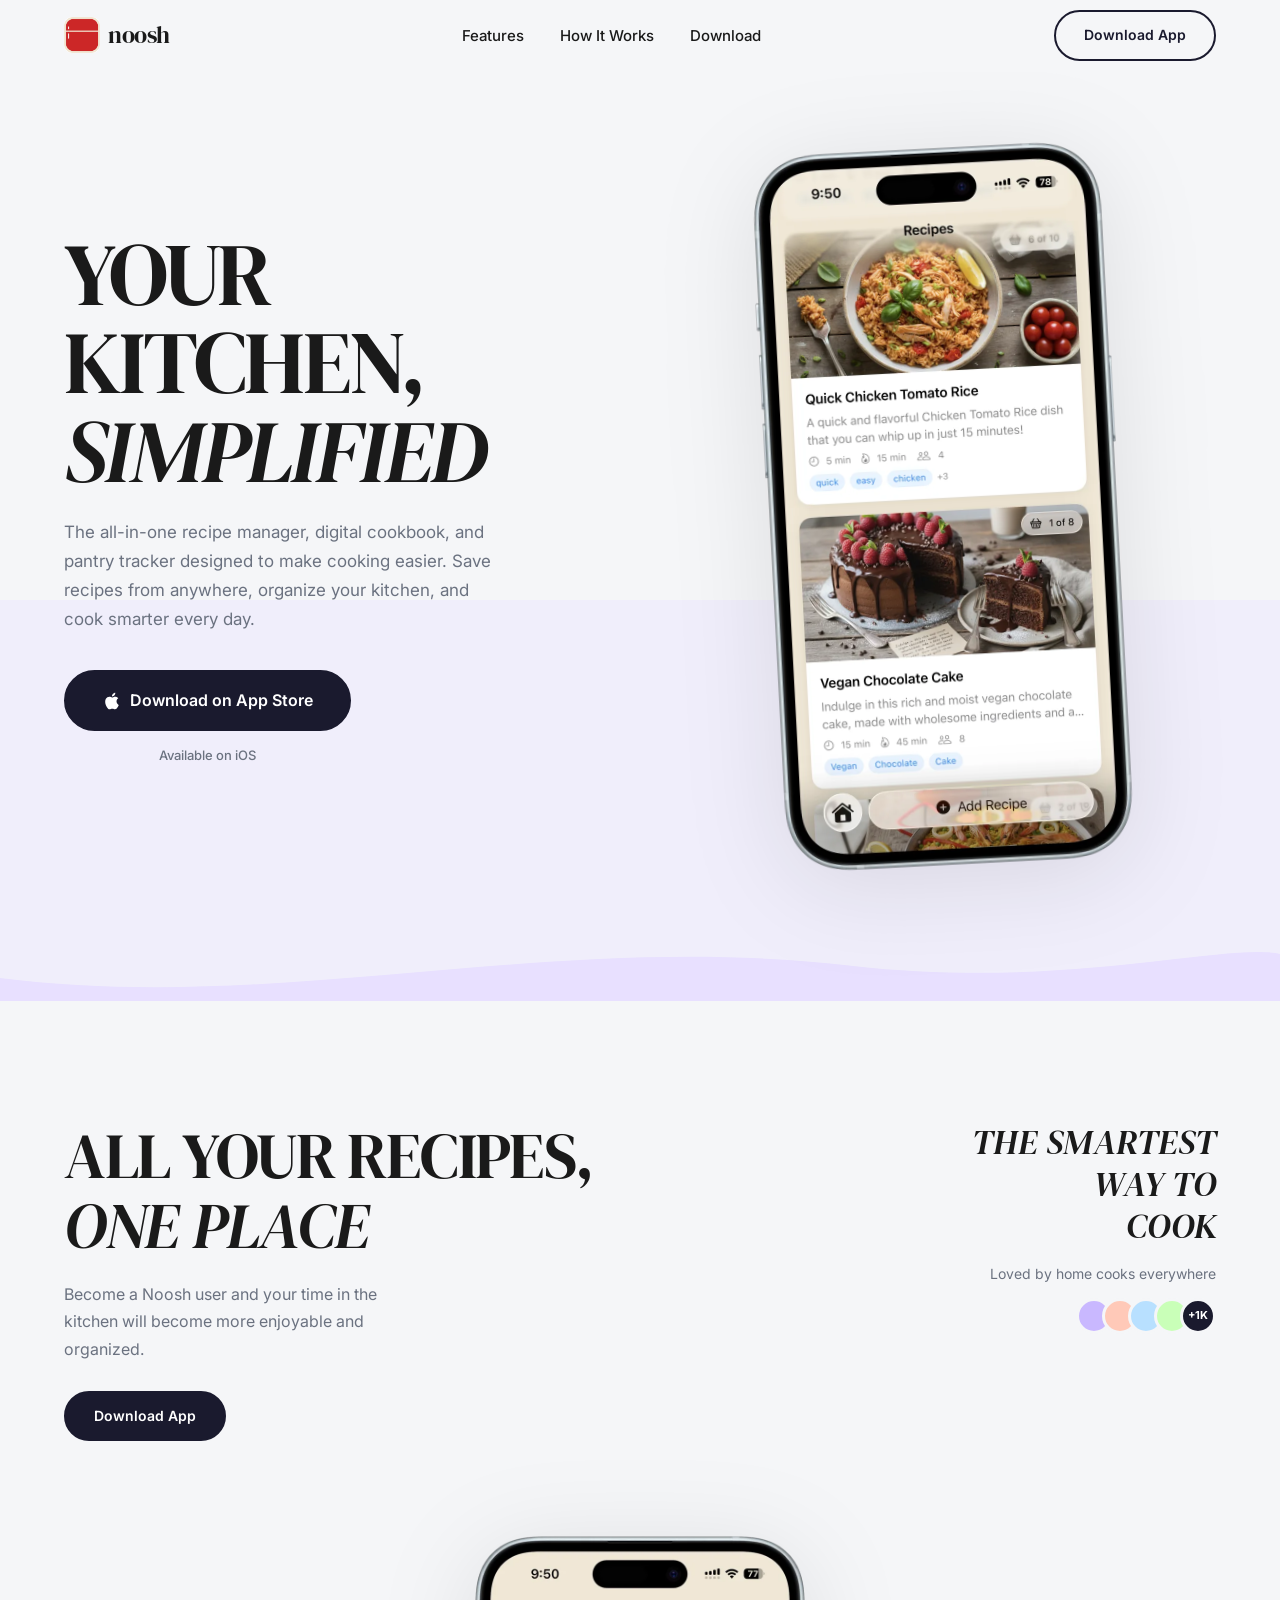
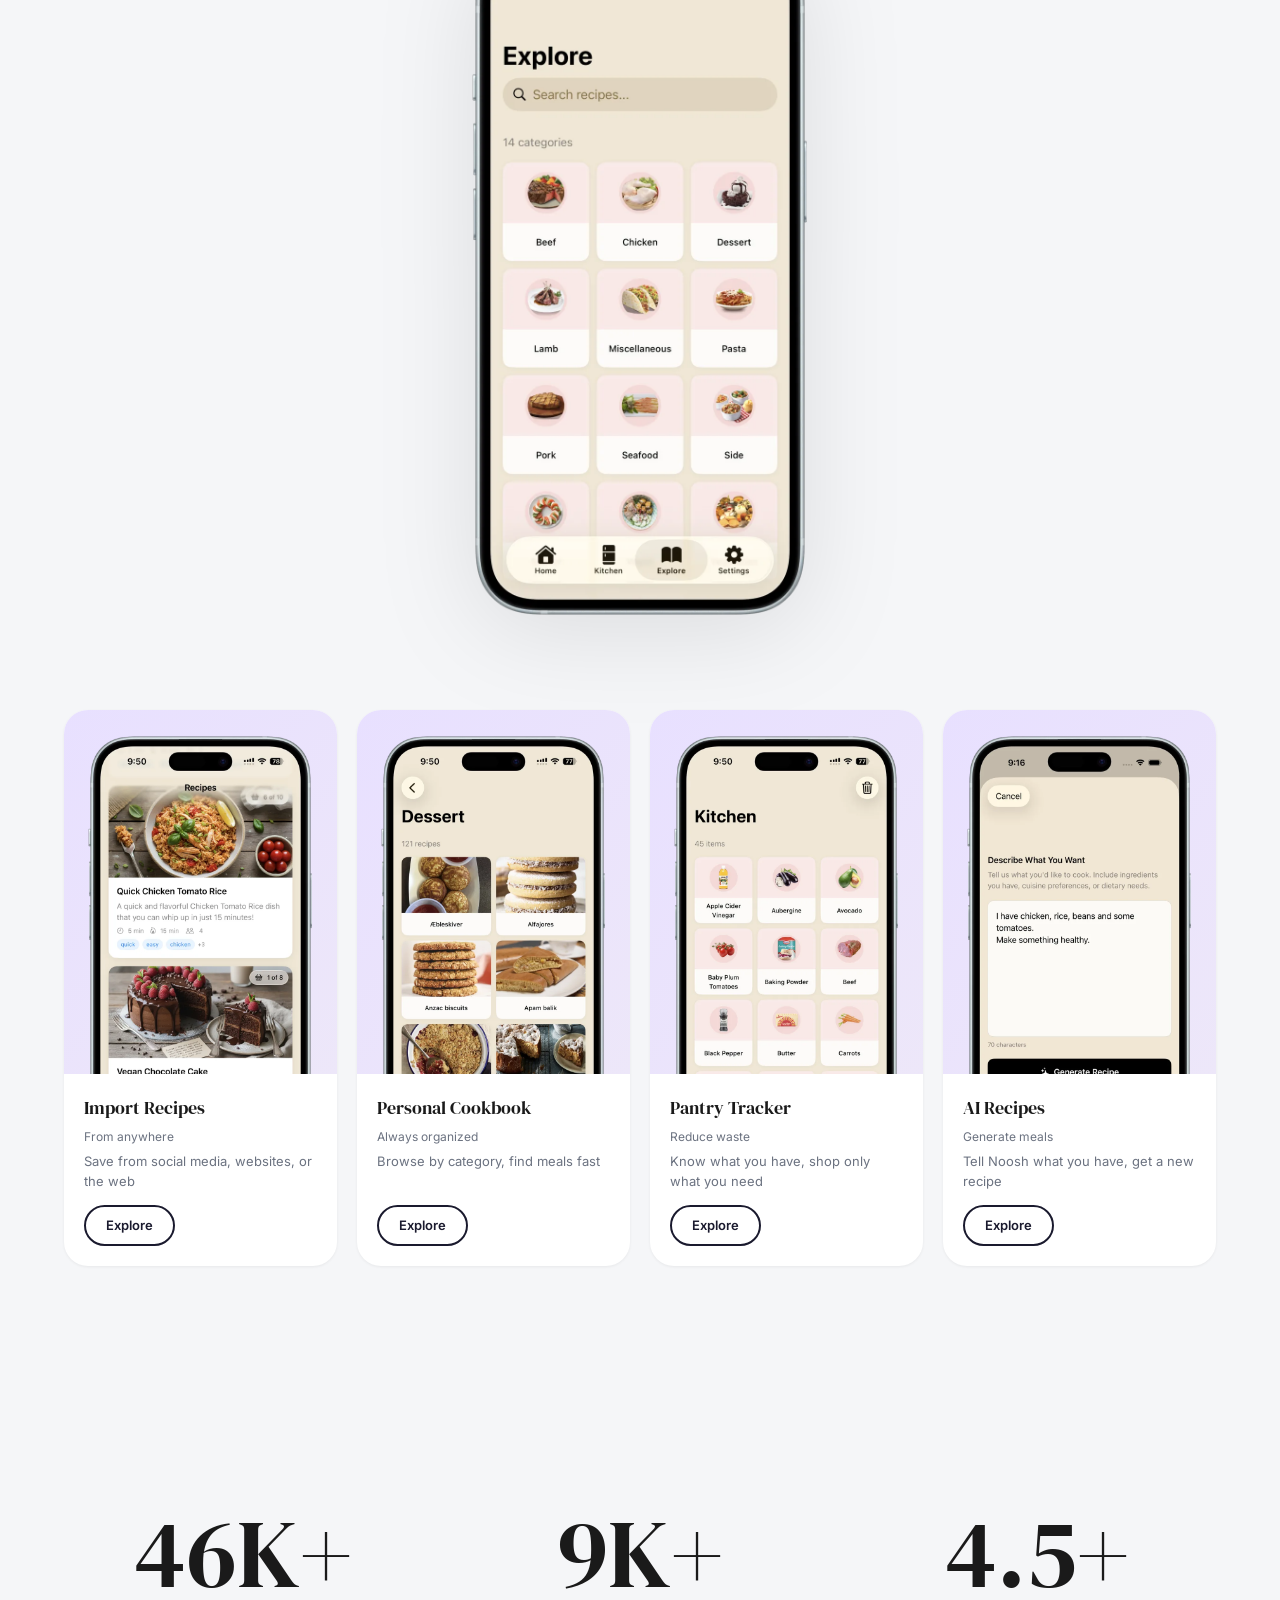
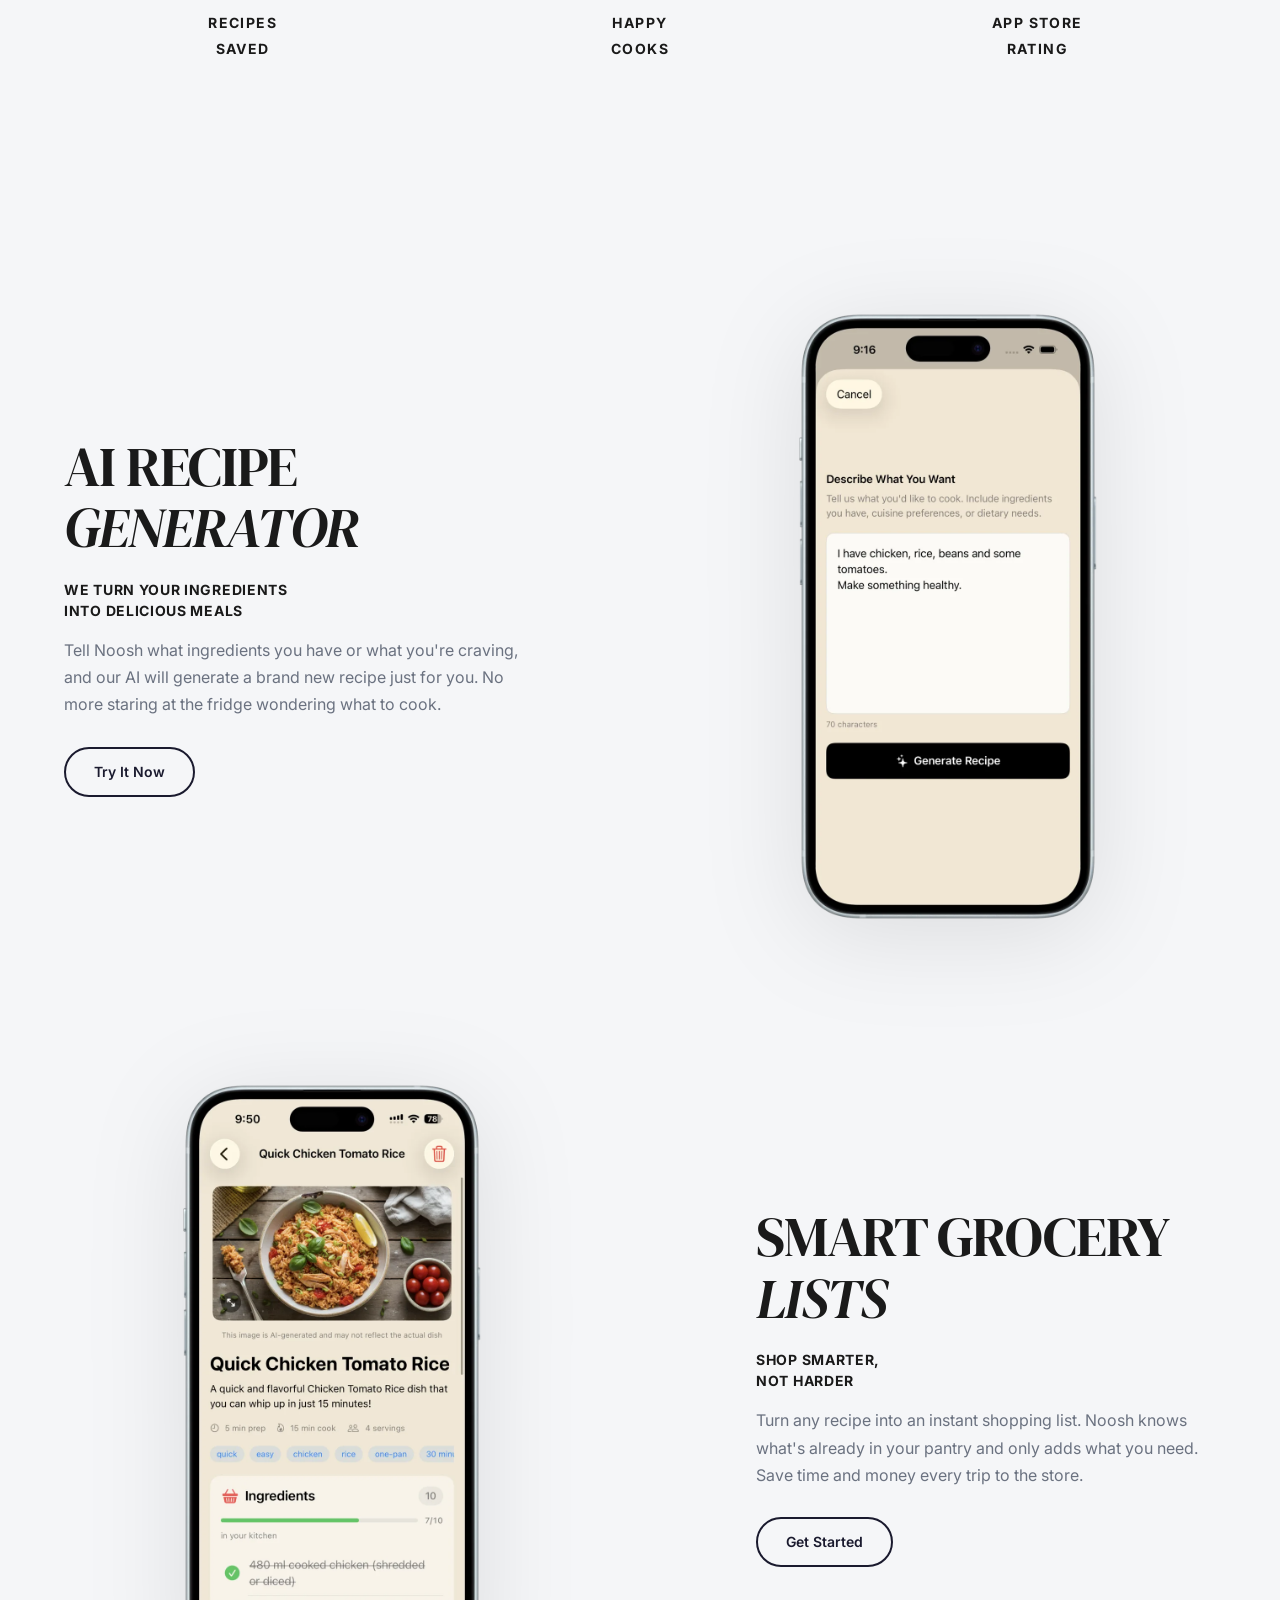
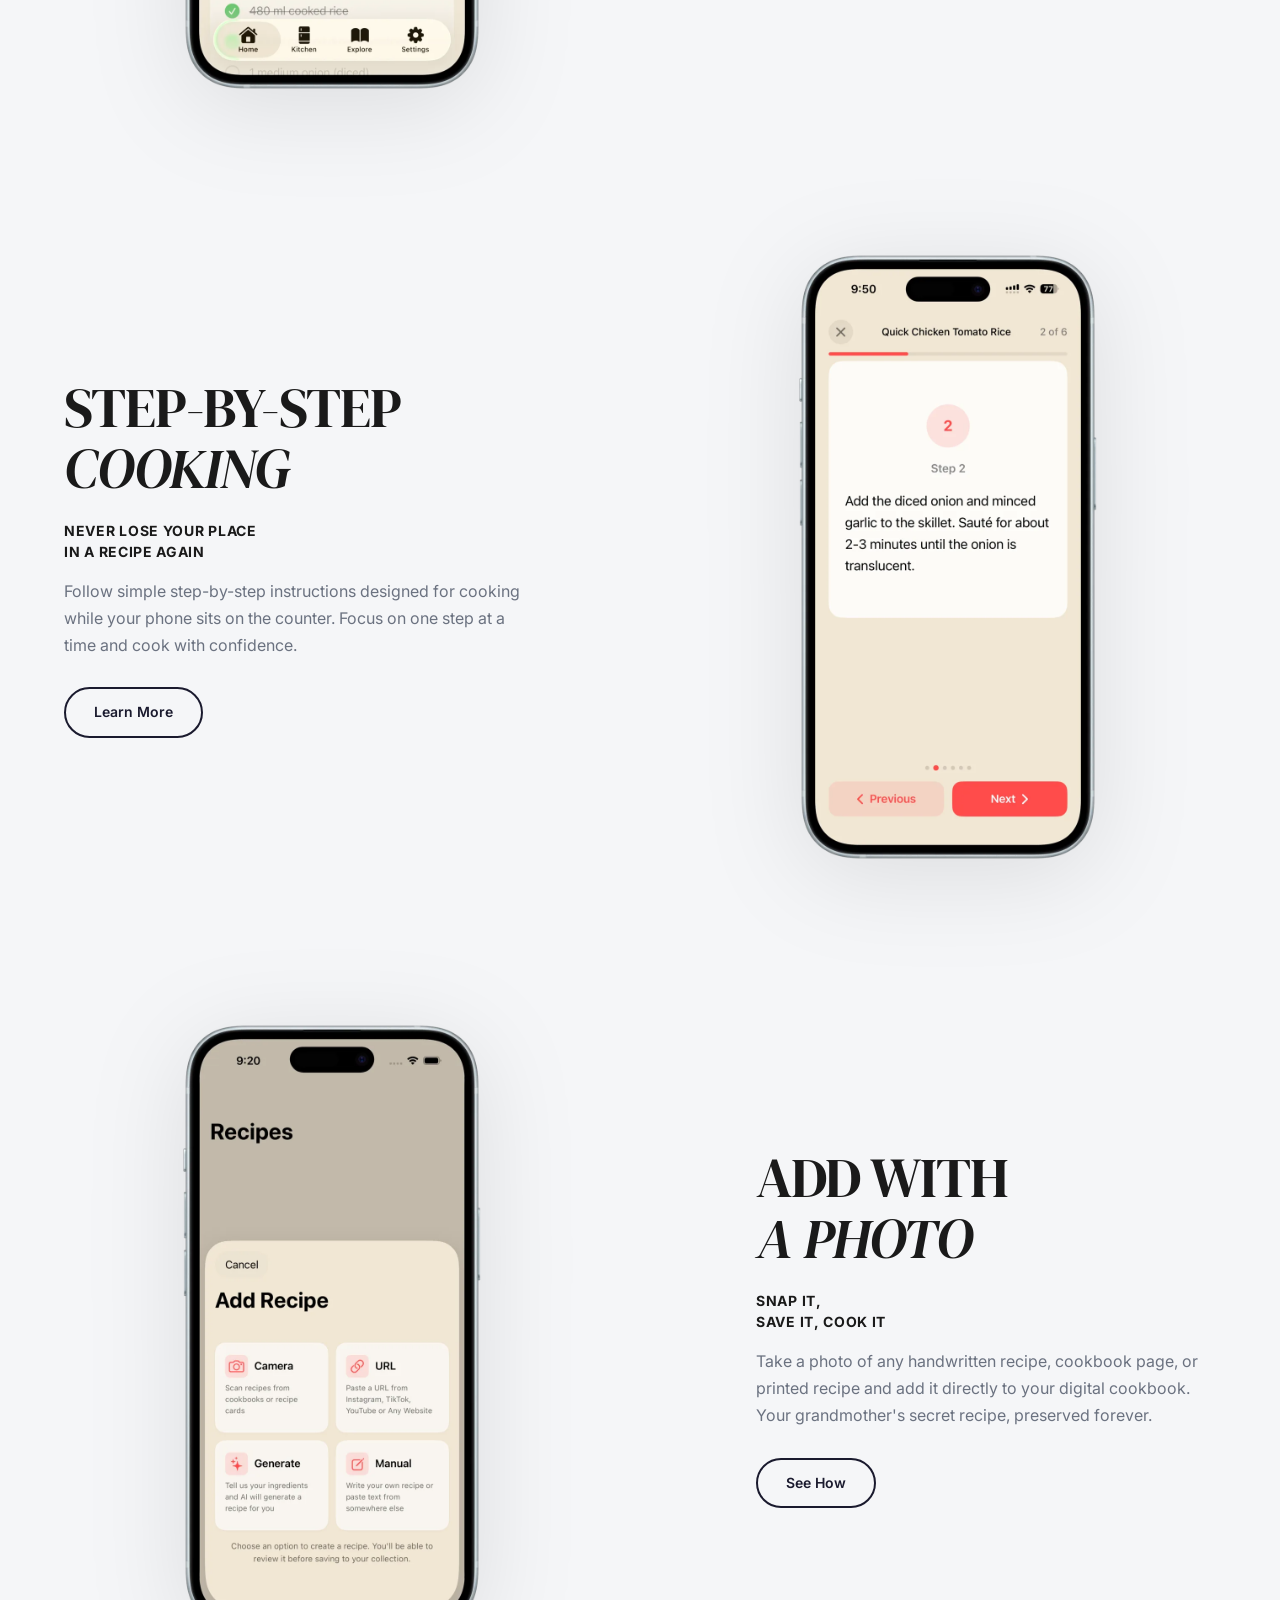
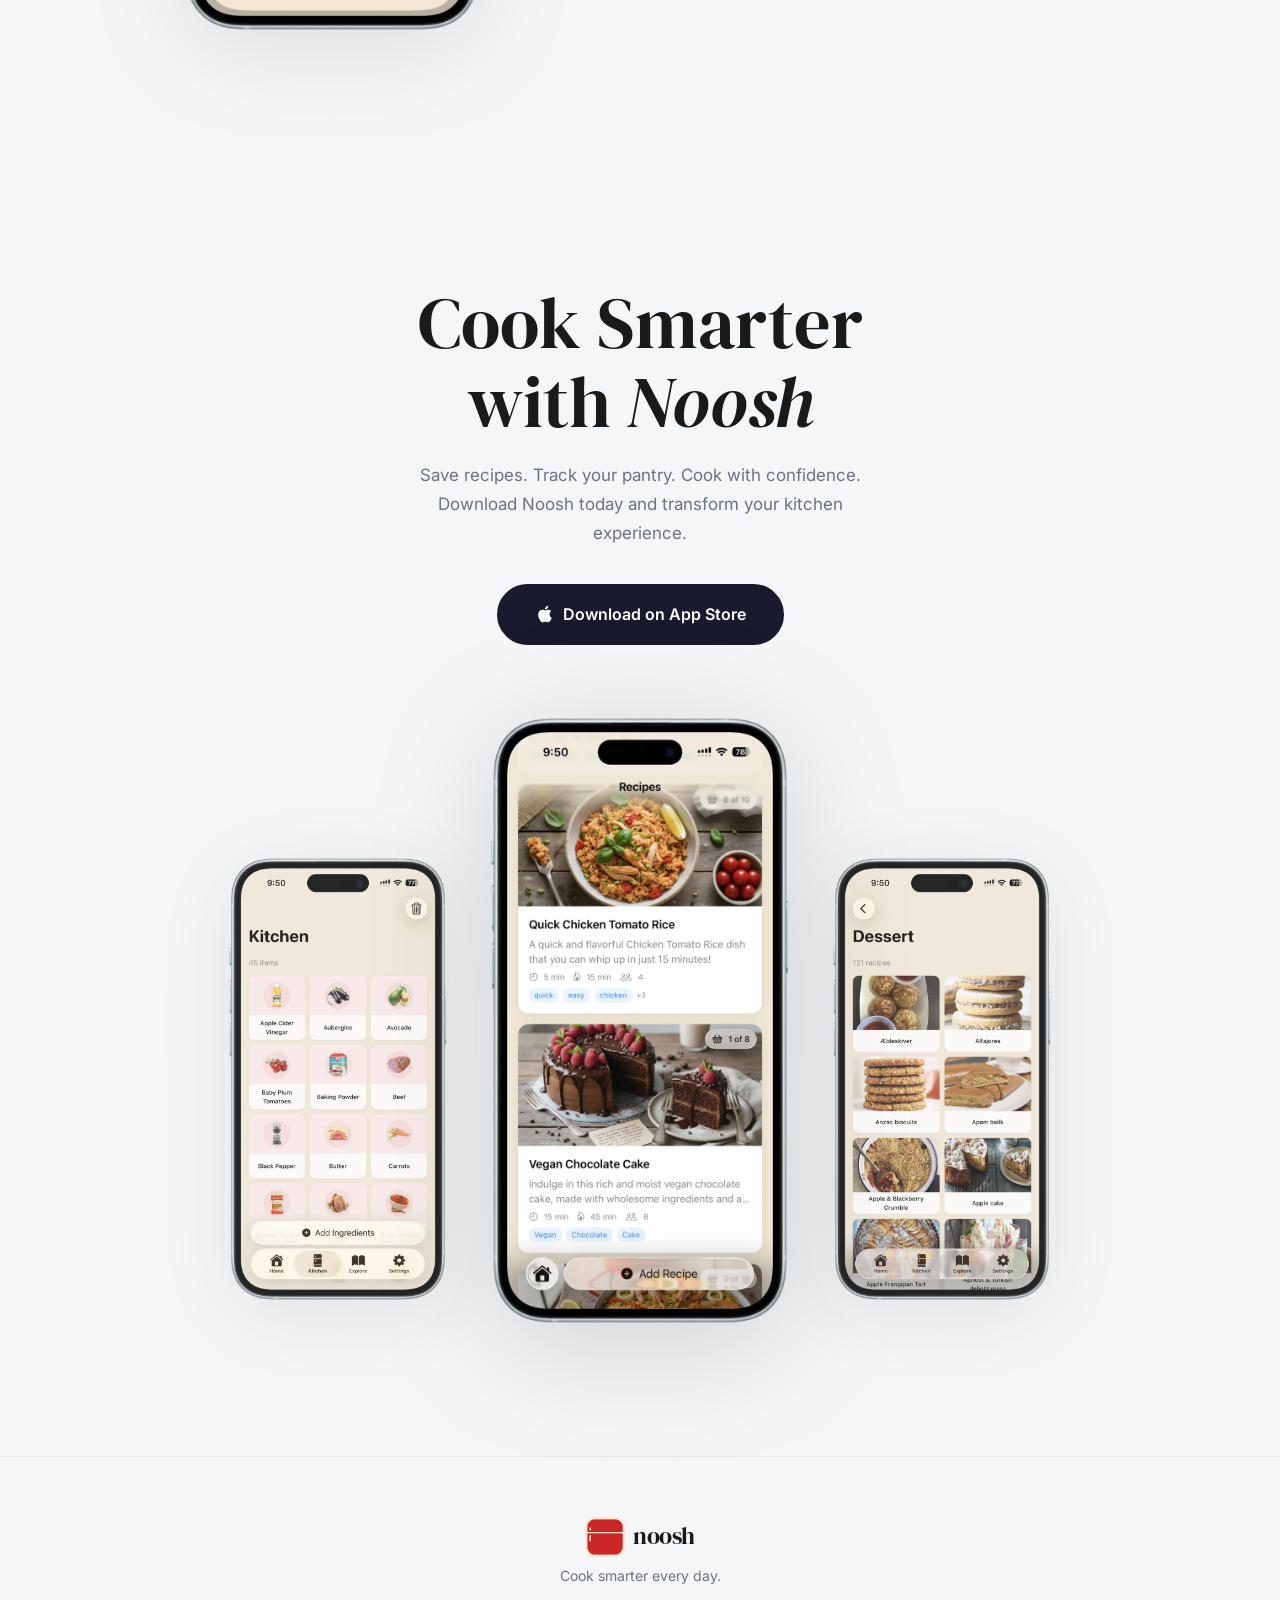
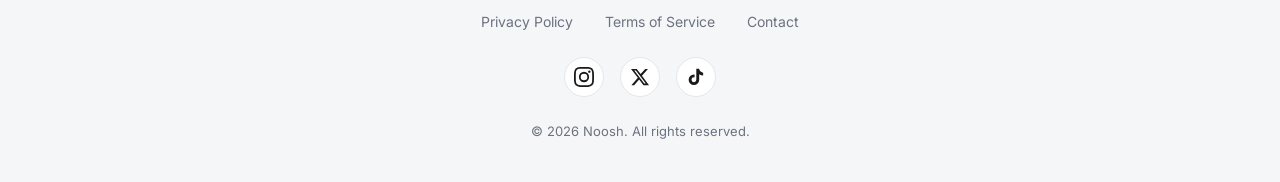
==== commit 4efe0dcd: "Update index.html and styles.css to replace logo icon with a new image, adjust Twitter card settings" ====
--- a/index.html
+++ b/index.html
@@ -13,18 +13,19 @@
   <meta property="og:type" content="website">
   <meta property="og:title" content="Noosh — Your Kitchen, Simplified">
   <meta property="og:description" content="Save recipes from anywhere, track your pantry, generate meals with AI. The all-in-one cooking companion.">
-  <meta property="og:image" content="images/og-image.png">
+  <meta property="og:image" content="images/icon.png">
   <meta property="og:url" content="https://noosh.app">
   <meta property="og:site_name" content="Noosh">
 
   <!-- Twitter Card -->
-  <meta name="twitter:card" content="summary_large_image">
+  <meta name="twitter:card" content="summary">
   <meta name="twitter:title" content="Noosh — Your Kitchen, Simplified">
   <meta name="twitter:description" content="Save recipes from anywhere, track your pantry, generate meals with AI. The all-in-one cooking companion.">
-  <meta name="twitter:image" content="images/og-image.png">
+  <meta name="twitter:image" content="images/icon.png">
 
   <link rel="canonical" href="https://noosh.app">
-  <link rel="icon" href="favicon.svg" type="image/svg+xml">
+  <link rel="icon" href="images/icon.png" type="image/png" sizes="any">
+  <link rel="apple-touch-icon" href="images/icon.png">
 
   <!-- Fonts -->
   <link rel="preconnect" href="https://fonts.googleapis.com">
@@ -51,7 +52,8 @@
       "@type": "AggregateRating",
       "ratingValue": "4.8",
       "ratingCount": "500"
-    }
+    },
+    "image": "https://noosh.app/images/icon.png"
   }
   </script>
 </head>
@@ -61,7 +63,7 @@
   <header class="nav" id="nav">
     <div class="nav__container">
       <a href="/" class="nav__logo" aria-label="Noosh home">
-        <span class="nav__logo-icon">🍳</span>
+        <img src="images/icon.png" alt="" class="nav__logo-img" width="36" height="36" decoding="async">
         <span class="nav__logo-text">noosh</span>
       </a>
 
@@ -314,8 +316,8 @@
   <footer class="footer">
     <div class="container footer__container">
       <div class="footer__brand">
-        <a href="/" class="nav__logo" aria-label="Noosh home">
-          <span class="nav__logo-icon">🍳</span>
+        <a href="/" class="nav__logo nav__logo--footer" aria-label="Noosh home">
+          <img src="images/icon.png" alt="" class="nav__logo-img" width="40" height="40" decoding="async">
           <span class="nav__logo-text">noosh</span>
         </a>
         <p class="footer__tagline">Cook smarter every day.</p>
--- a/css/styles.css
+++ b/css/styles.css
@@ -291,8 +291,17 @@
   z-index: 1001;
 }
 
-.nav__logo-icon {
-  font-size: 28px;
+.nav__logo-img {
+  width: 36px;
+  height: 36px;
+  border-radius: 22%;
+  flex-shrink: 0;
+  object-fit: cover;
+}
+
+.nav__logo--footer .nav__logo-img {
+  width: 40px;
+  height: 40px;
 }
 
 .nav__links {
@@ -433,12 +442,14 @@
   display: inline-flex;
   flex-direction: column;
   align-items: center;
+  gap: 14px;
 }
 
 .hero__available {
   font-size: 13px;
   color: var(--color-text-muted);
   font-weight: 500;
+  margin: 0;
 }
 
 .hero__mockup {
@@ -759,10 +770,24 @@
   text-align: center;
 }
 
+.footer__brand {
+  display: flex;
+  flex-direction: column;
+  align-items: center;
+  text-align: center;
+}
+
+.footer__brand .nav__logo {
+  justify-content: center;
+  width: fit-content;
+}
+
 .footer__tagline {
   font-size: 14px;
   color: var(--color-text-muted);
   margin-top: 8px;
+  margin-bottom: 0;
+  text-align: center;
 }
 
 .footer__links {
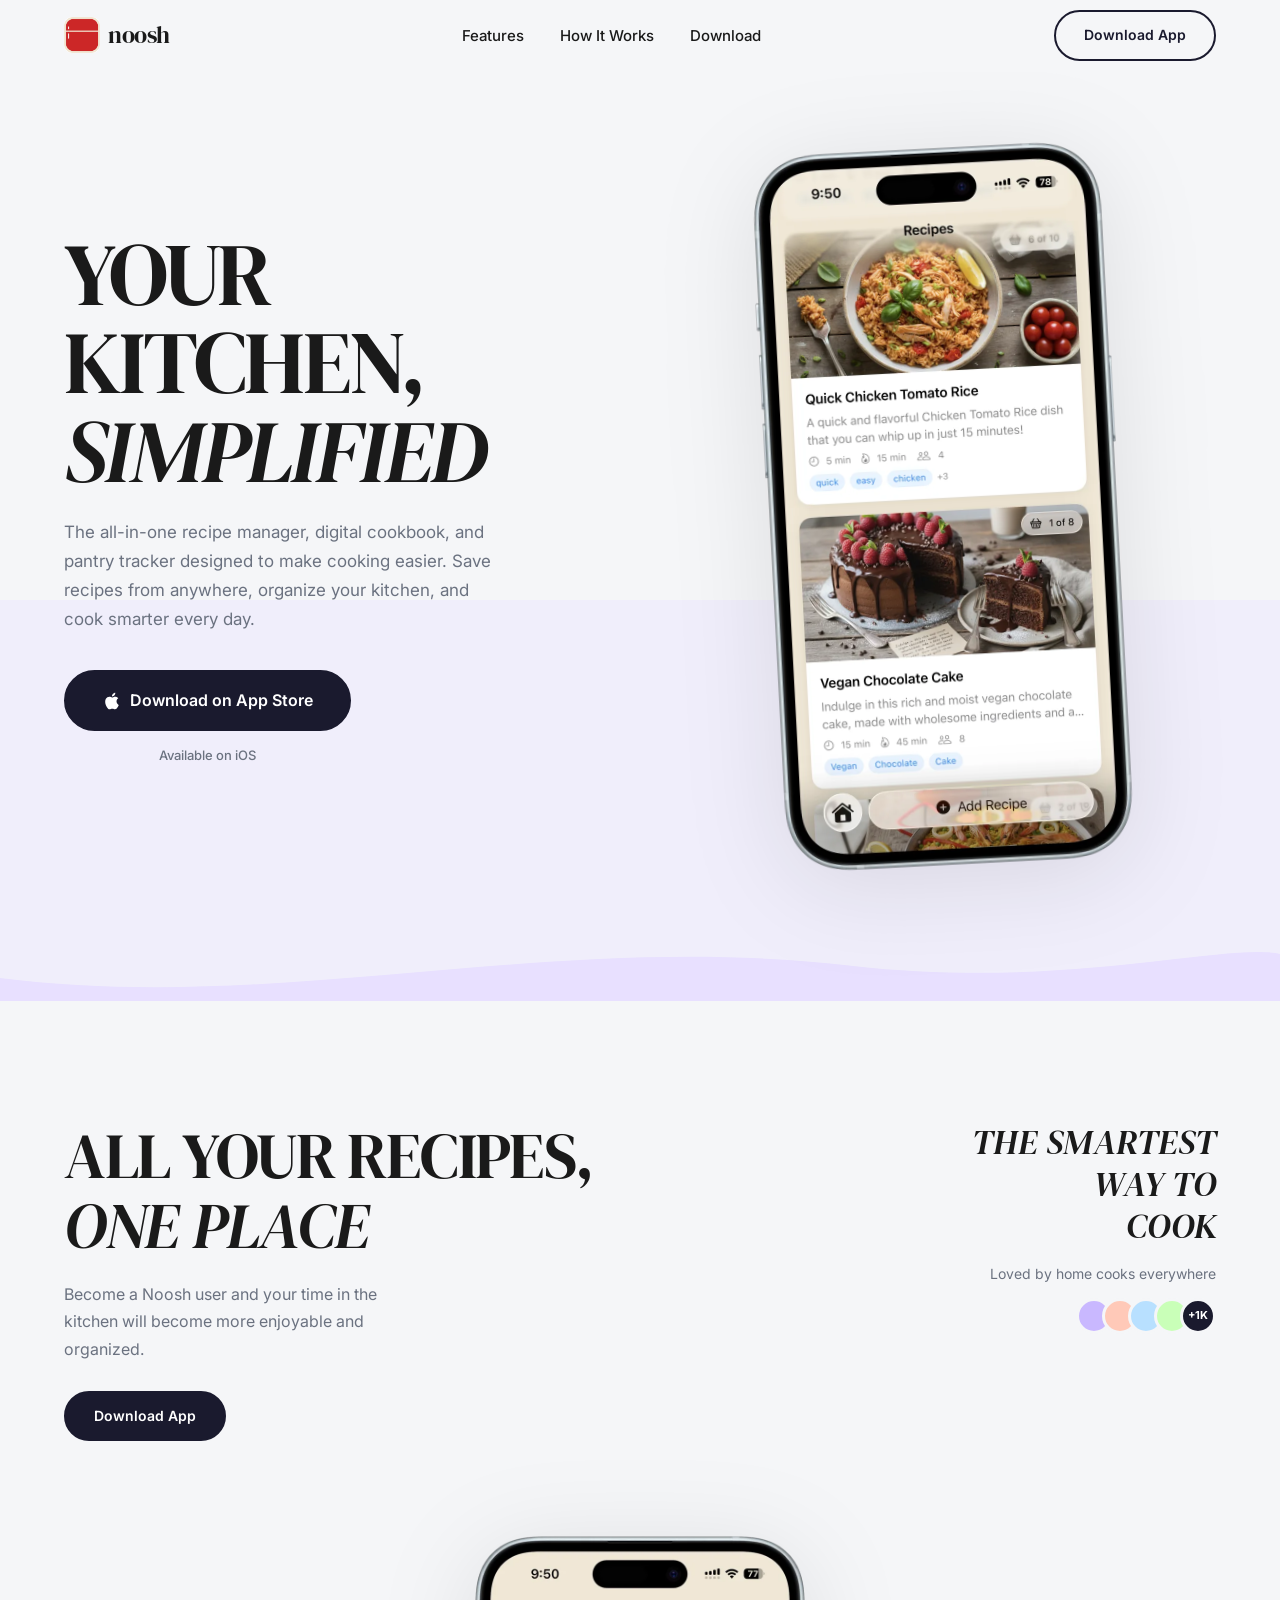
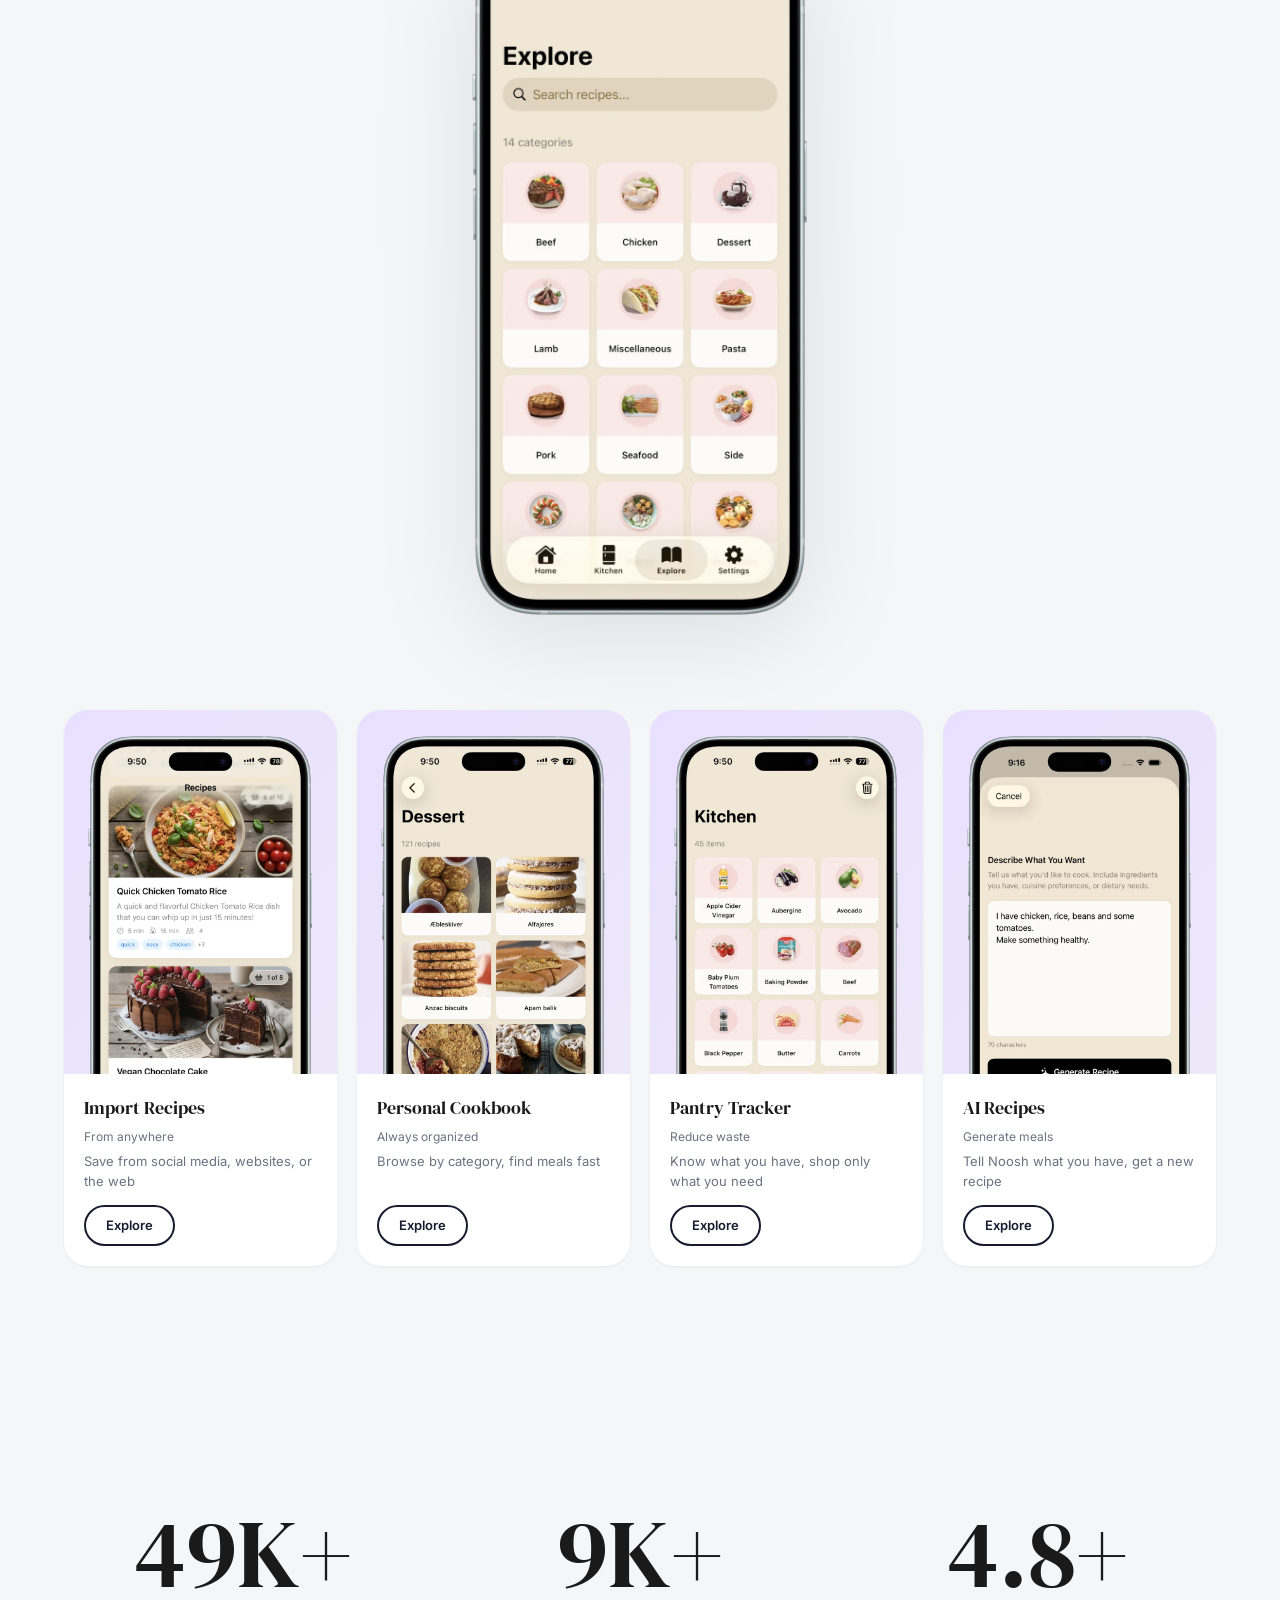
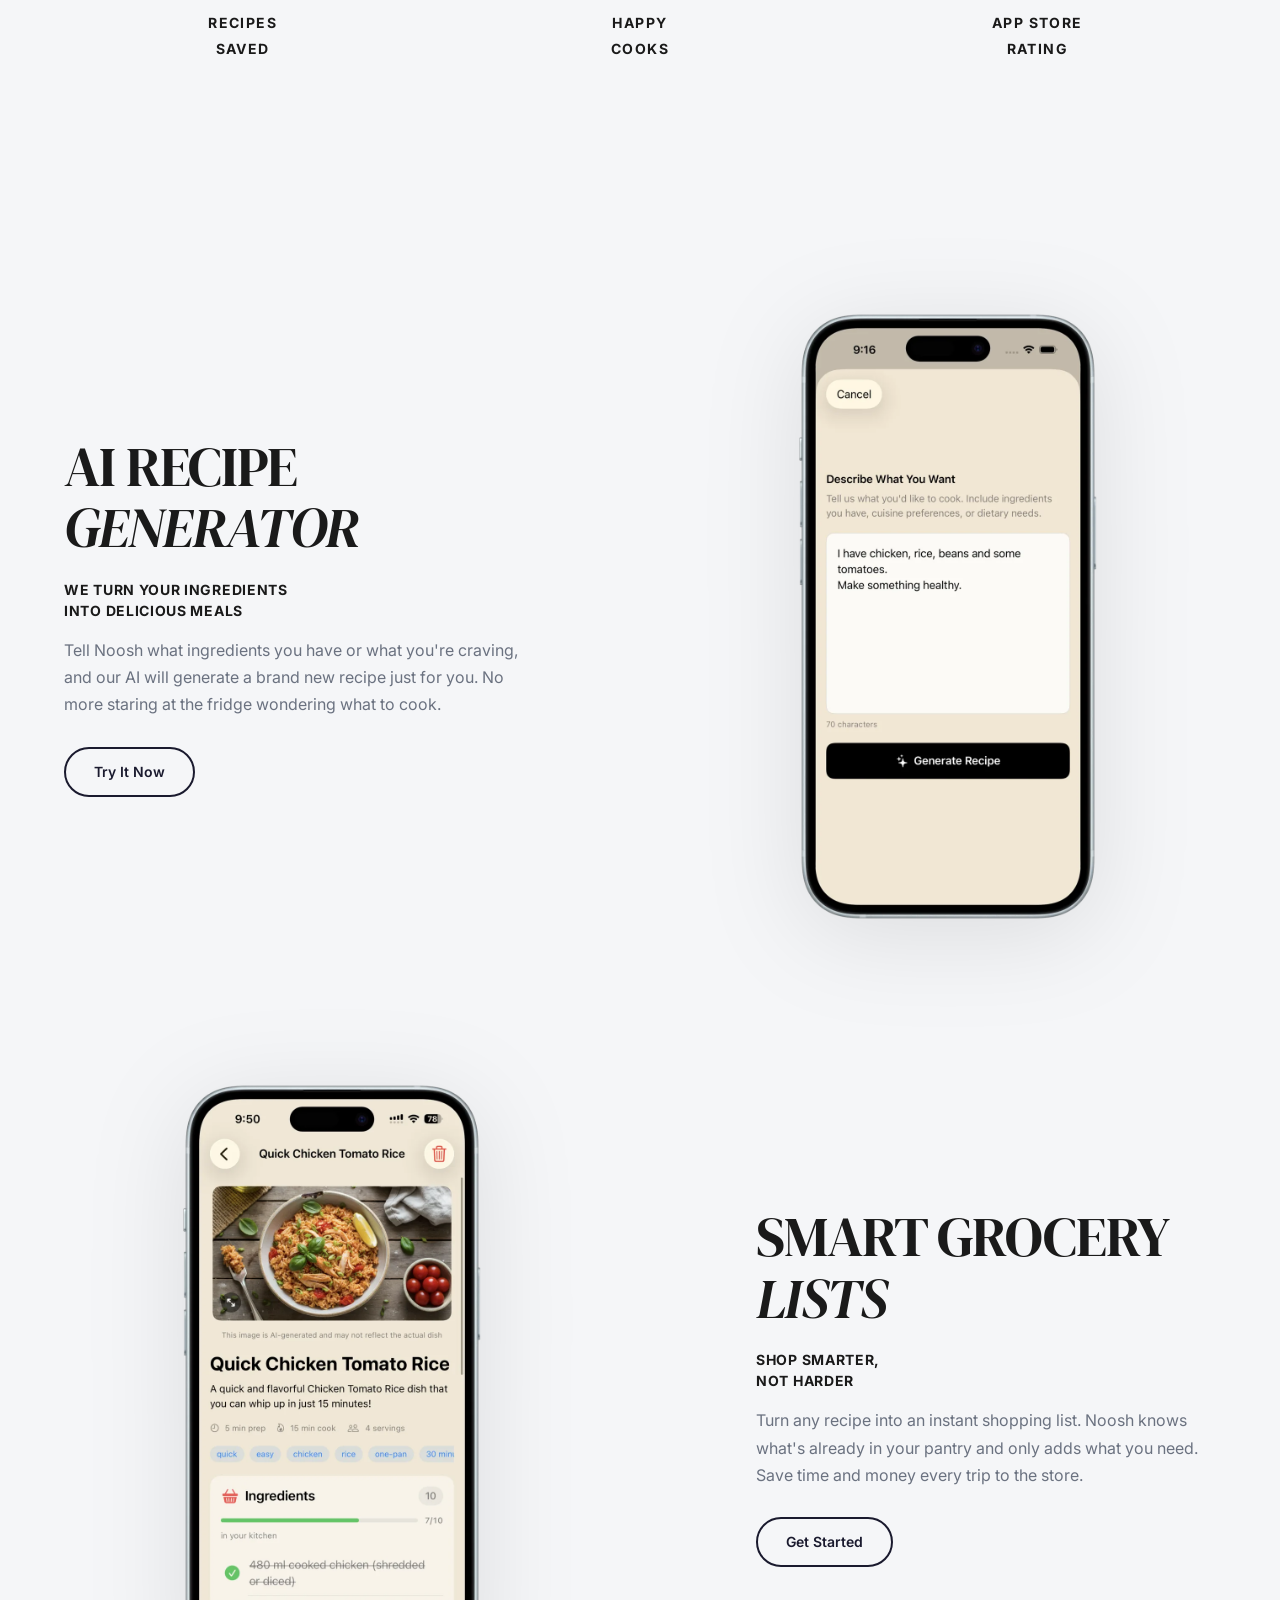
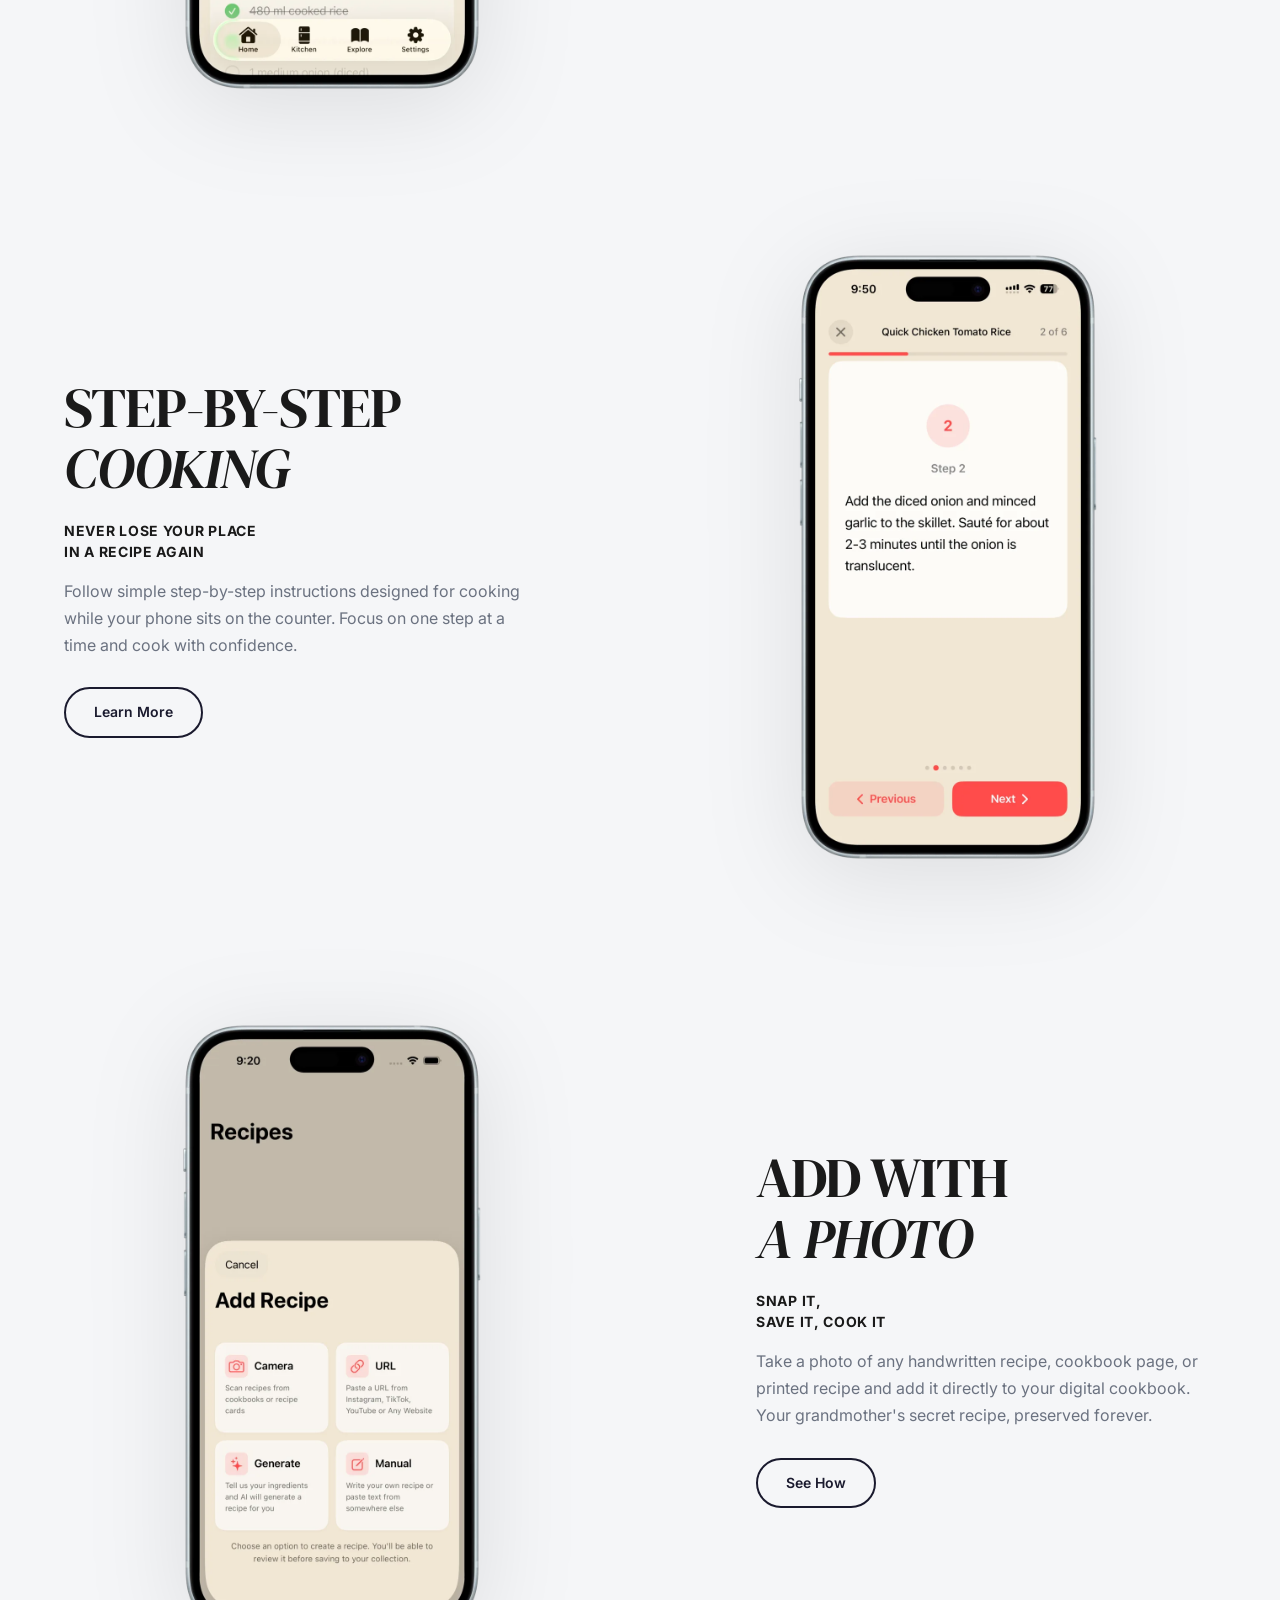
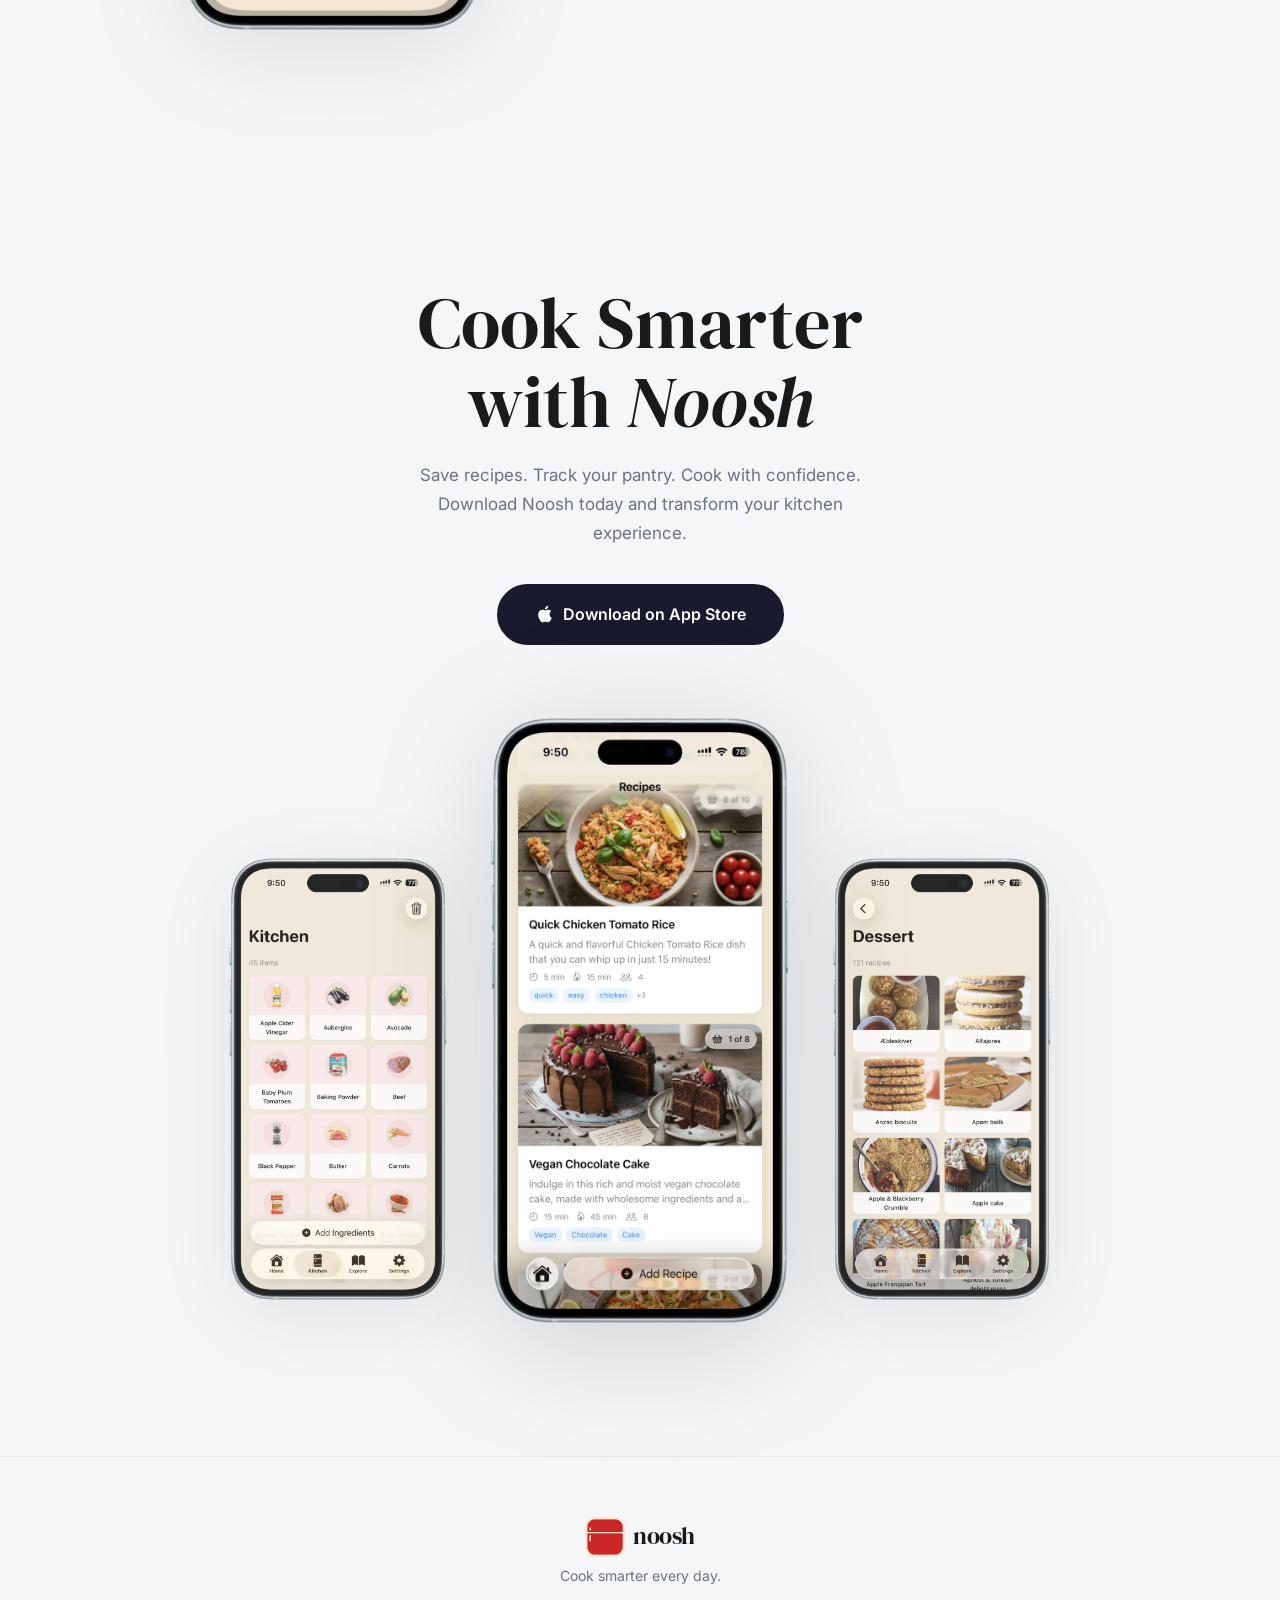
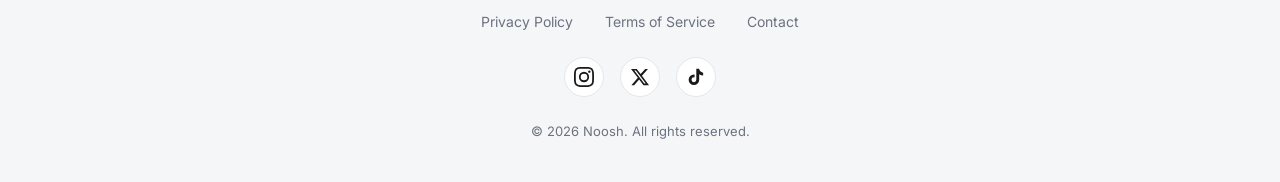
==== commit dc6f4519: "added privacy" ====
--- a/index.html
+++ b/index.html
@@ -323,7 +323,7 @@
         <p class="footer__tagline">Cook smarter every day.</p>
       </div>
       <div class="footer__links">
-        <a href="#" class="footer__link">Privacy Policy</a>
+        <a href="privacy.html" class="footer__link">Privacy Policy</a>
         <a href="#" class="footer__link">Terms of Service</a>
         <a href="mailto:hello@noosh.app" class="footer__link">Contact</a>
       </div>
--- a/css/styles.css
+++ b/css/styles.css
@@ -1104,3 +1104,82 @@
     padding: 16px;
   }
 }
+
+/* ===== LEGAL / PRIVACY PAGE ===== */
+.legal-page {
+  padding-top: var(--nav-height);
+}
+
+.legal-main {
+  padding: 48px 0 80px;
+  background: var(--color-bg);
+}
+
+.legal-prose {
+  max-width: 42rem;
+  padding-bottom: 48px;
+}
+
+.legal-prose__title {
+  font-family: var(--font-display);
+  font-size: clamp(2rem, 4vw, 2.75rem);
+  font-weight: 400;
+  line-height: 1.15;
+  letter-spacing: -0.02em;
+  margin-bottom: 8px;
+  color: var(--color-primary);
+}
+
+.legal-prose__meta {
+  font-size: 14px;
+  color: var(--color-text-muted);
+  margin-bottom: 40px;
+}
+
+.legal-prose h2 {
+  font-family: var(--font-display);
+  font-size: 1.35rem;
+  font-weight: 400;
+  margin-top: 2.25rem;
+  margin-bottom: 0.75rem;
+  color: var(--color-primary);
+  line-height: 1.25;
+}
+
+.legal-prose h2:first-of-type {
+  margin-top: 0;
+}
+
+.legal-prose p {
+  margin-bottom: 1rem;
+  color: var(--color-text);
+}
+
+.legal-prose ul {
+  list-style: disc;
+  margin: 0.75rem 0 1rem 1.25rem;
+  padding: 0;
+}
+
+.legal-prose li {
+  margin-bottom: 0.5rem;
+  padding-left: 0.25rem;
+}
+
+.legal-prose li::marker {
+  color: var(--color-text-muted);
+}
+
+.legal-prose a {
+  color: var(--color-primary);
+  text-decoration: underline;
+  text-underline-offset: 2px;
+}
+
+.legal-prose a:hover {
+  color: #2d2d4e;
+}
+
+.legal-prose strong {
+  font-weight: 600;
+}
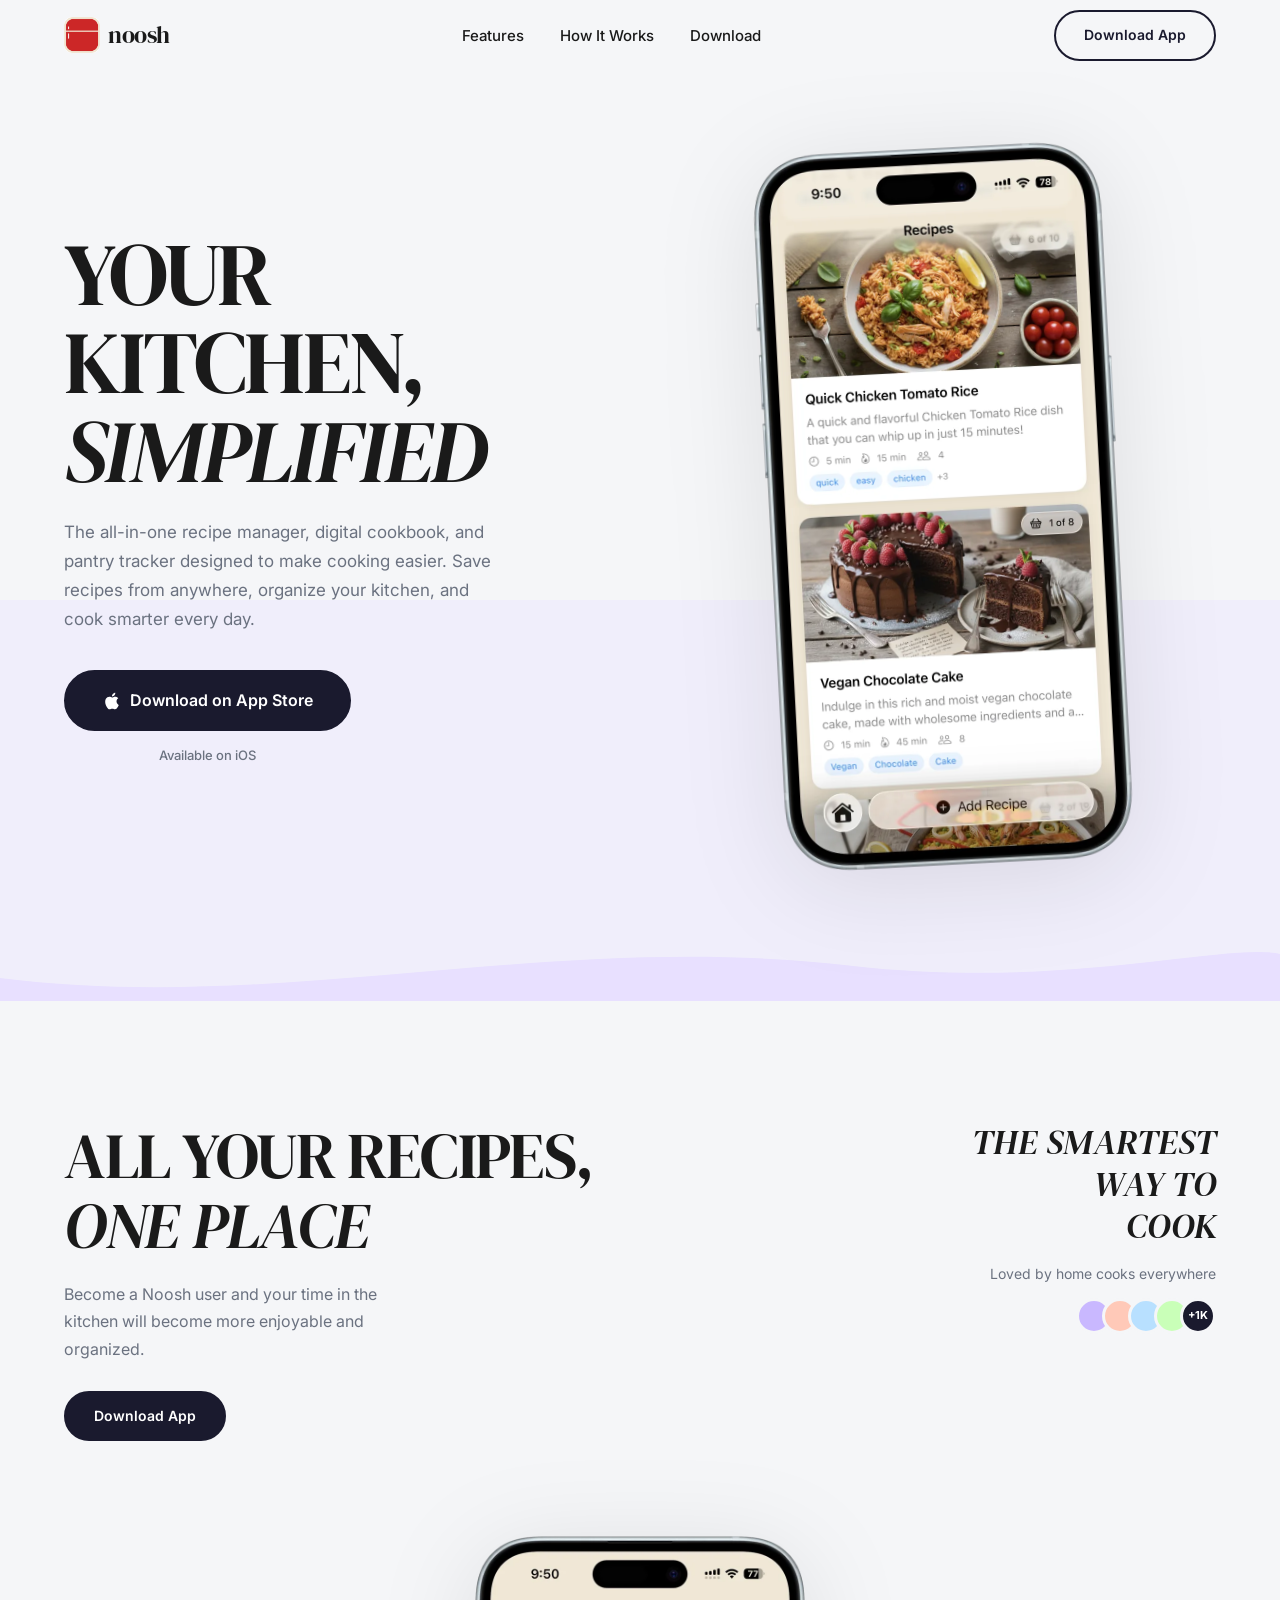
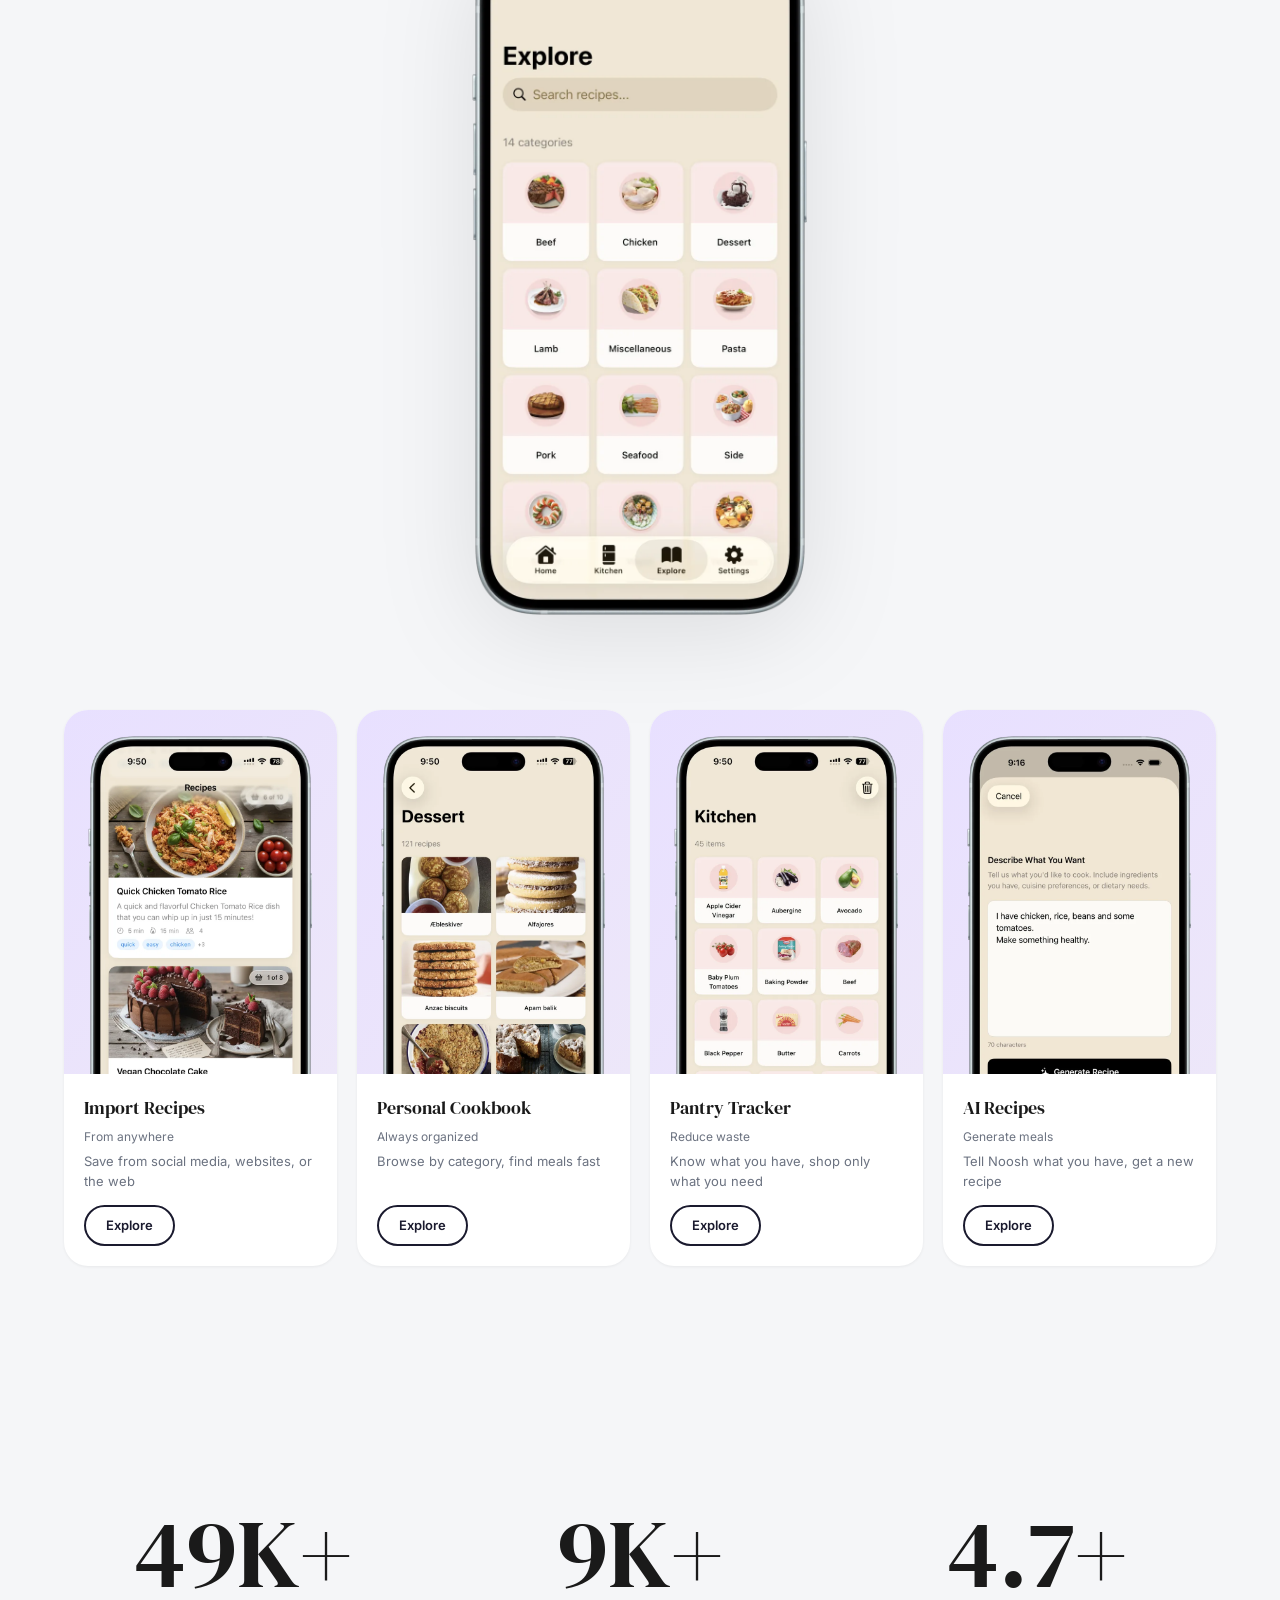
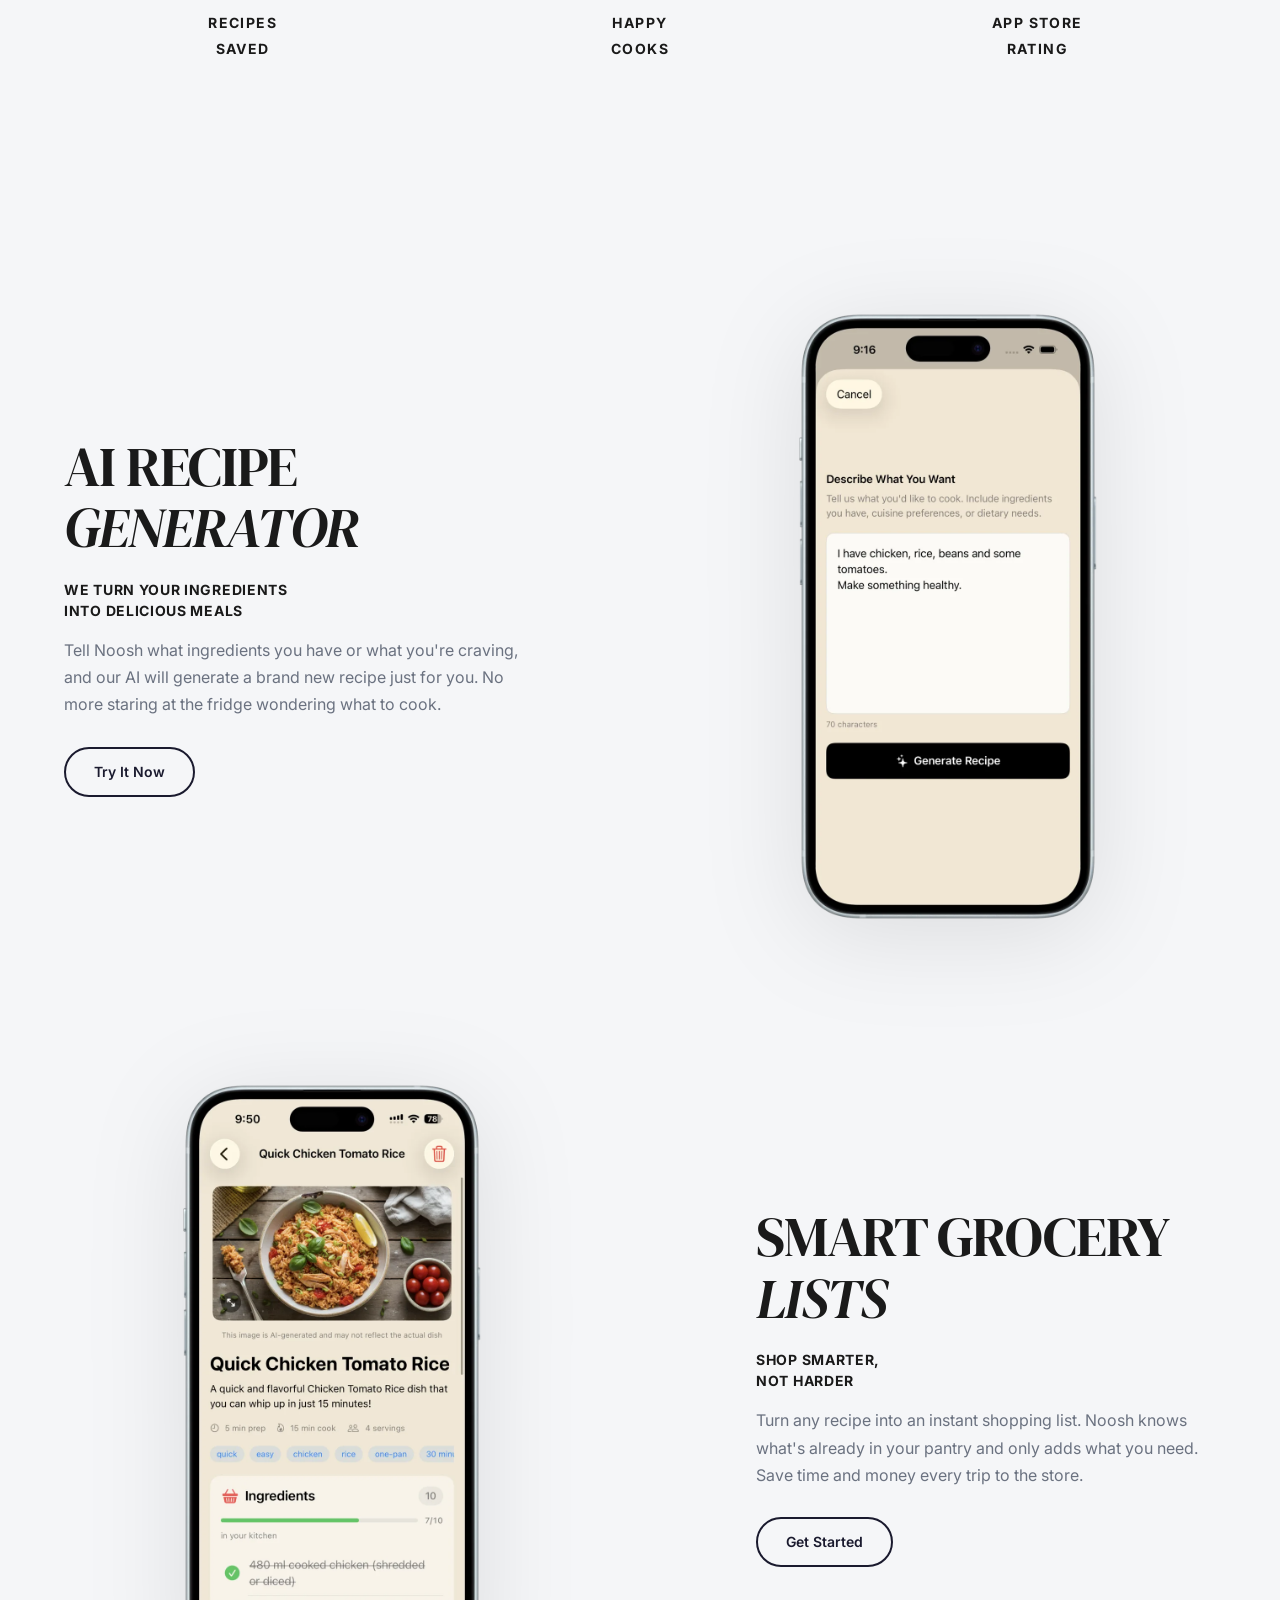
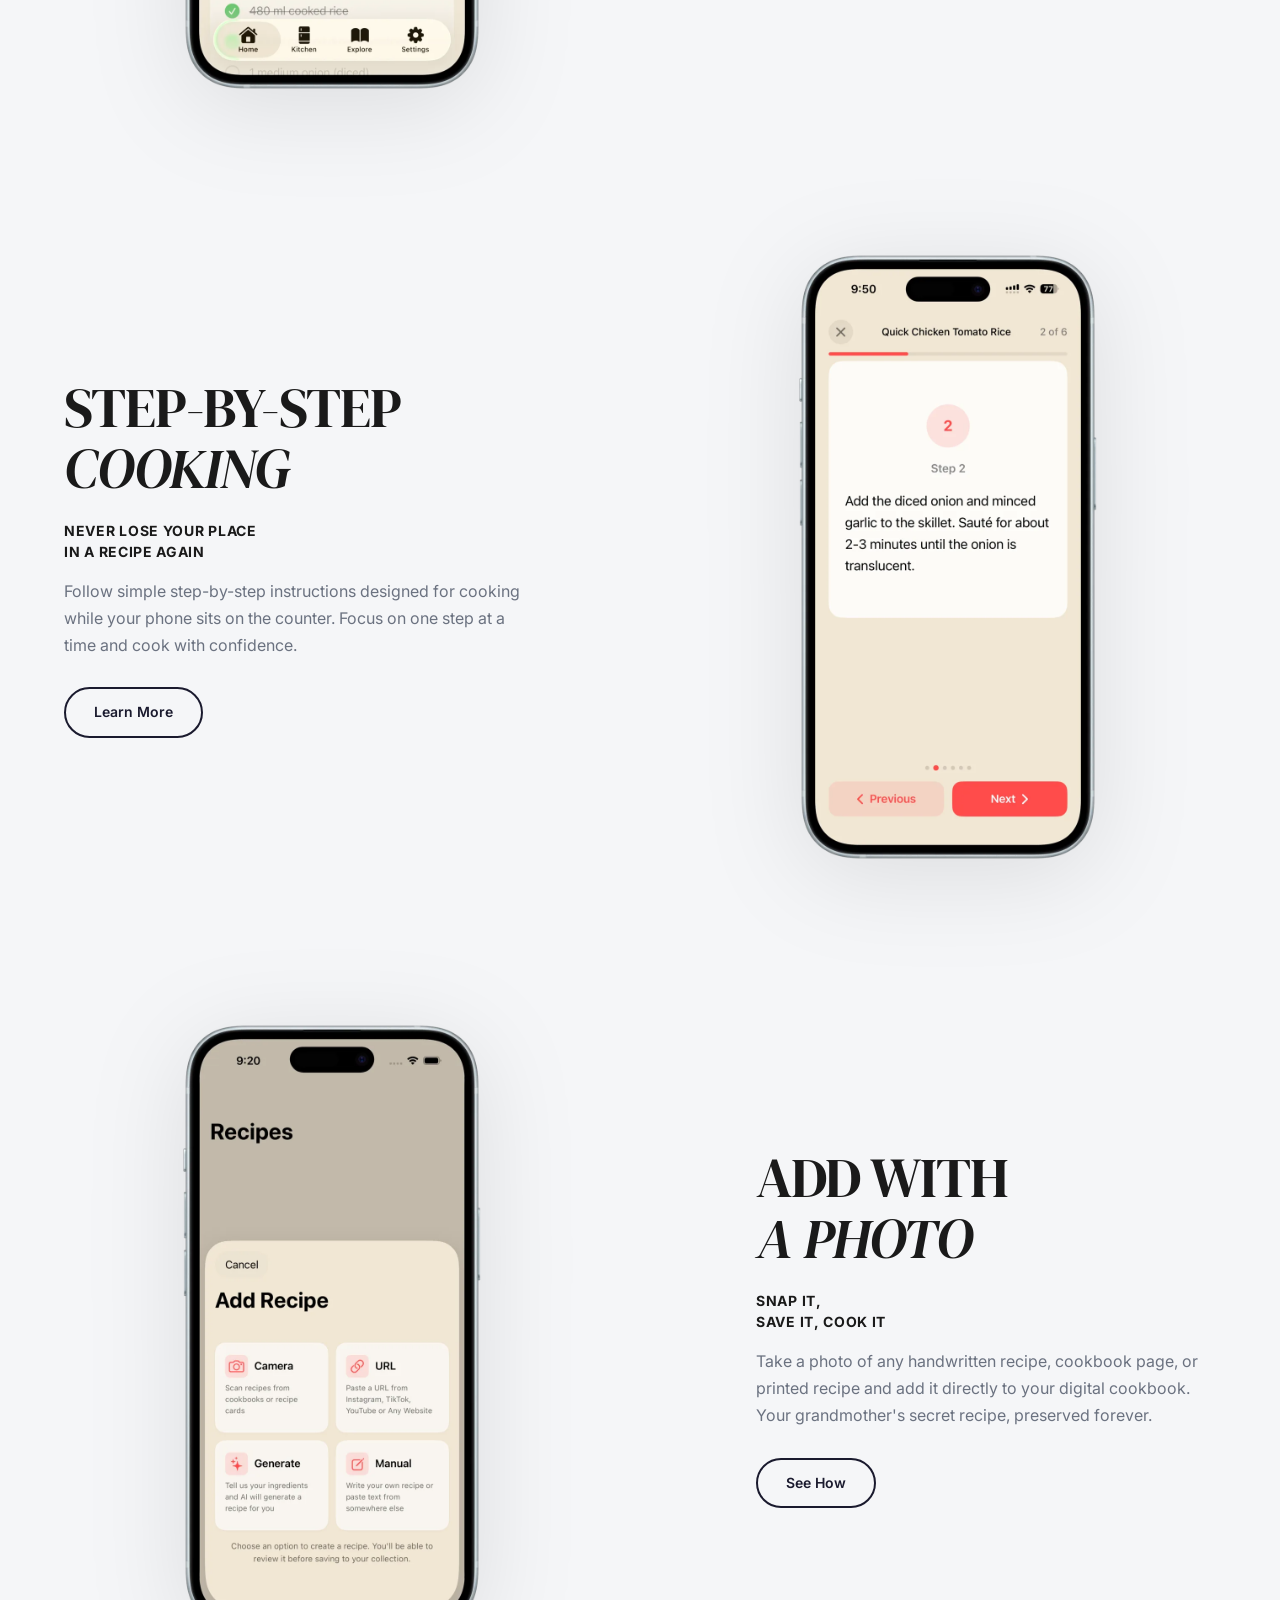
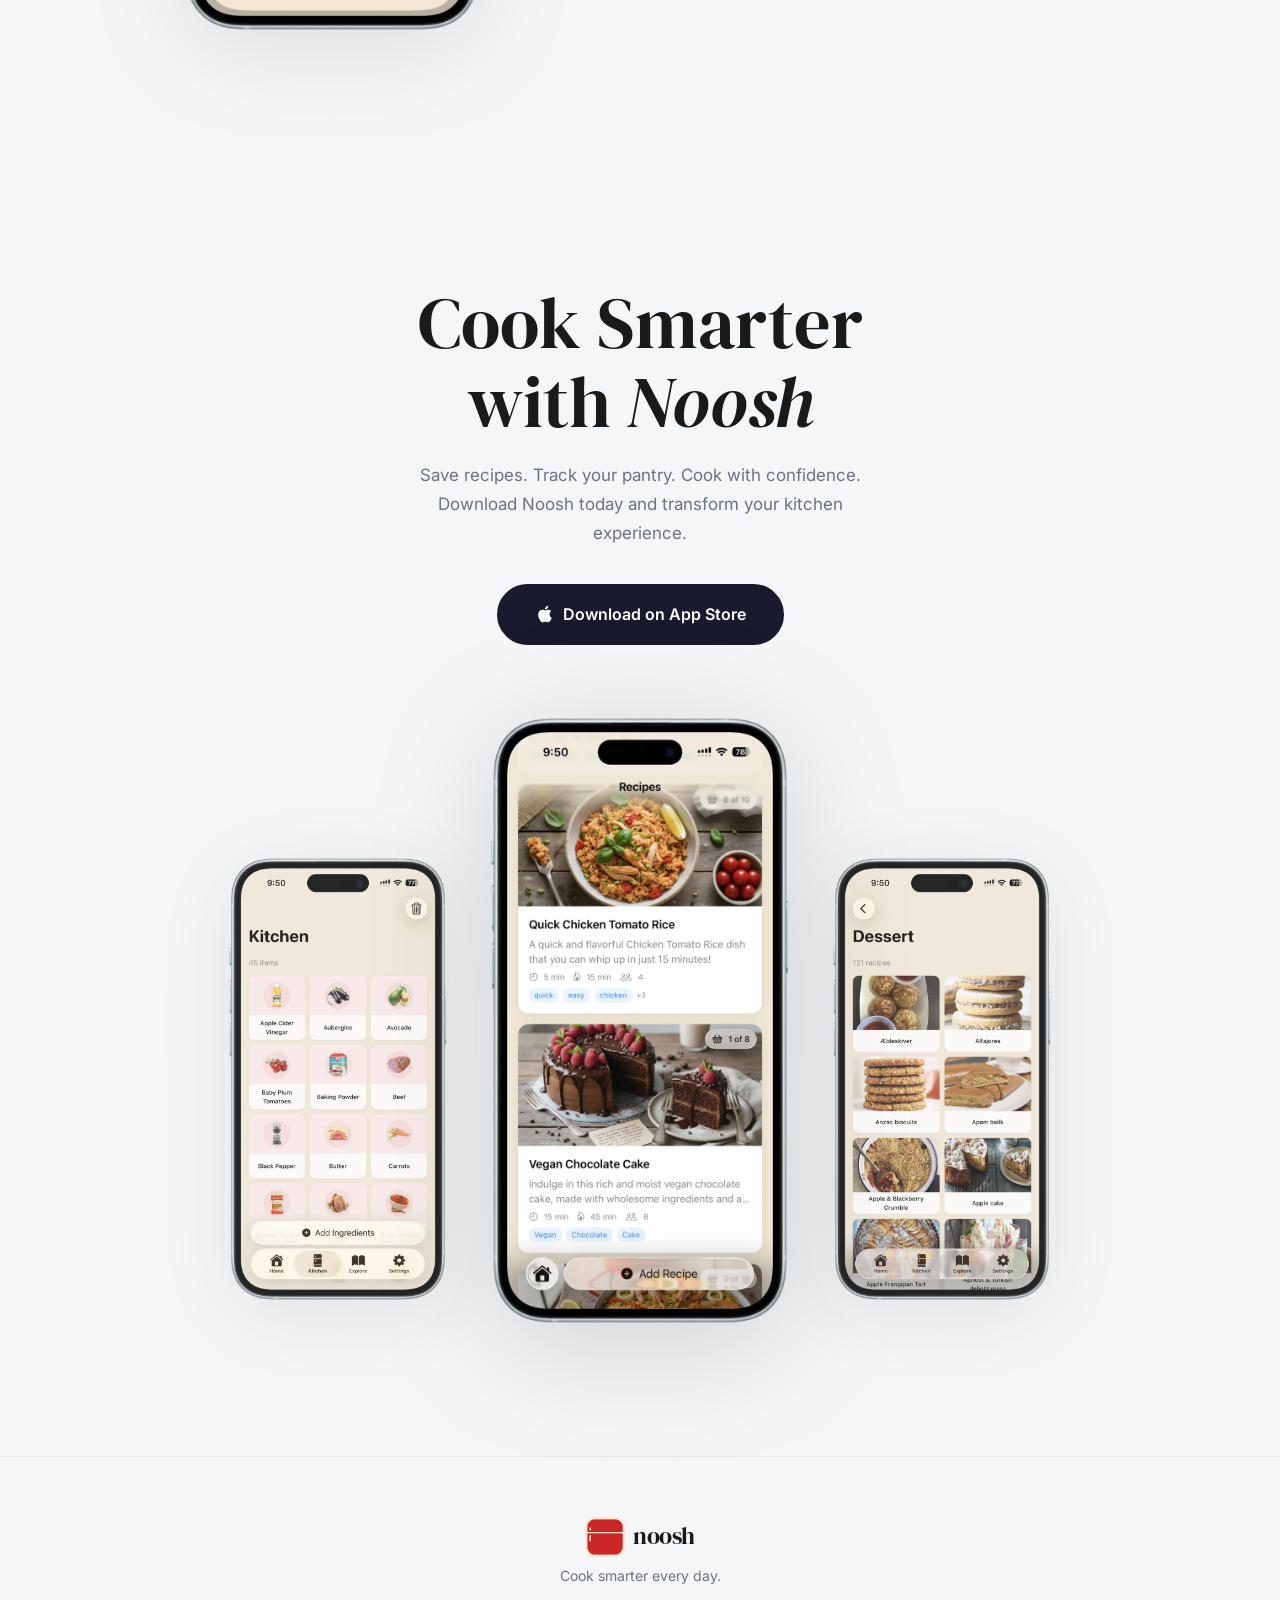
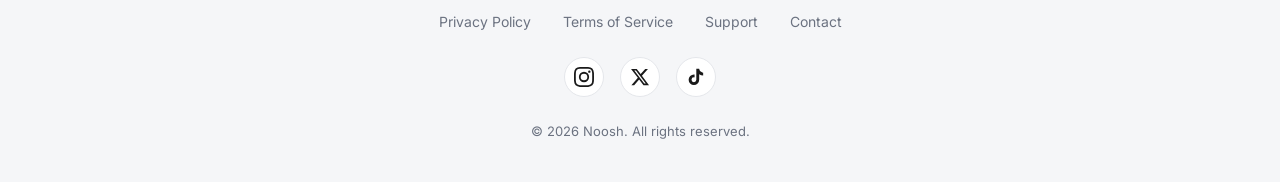
==== commit 4efcb10b: "Add support page and update navigation links in index, privacy, terms, and footer sections" ====
--- a/index.html
+++ b/index.html
@@ -324,7 +324,8 @@
       </div>
       <div class="footer__links">
         <a href="privacy.html" class="footer__link">Privacy Policy</a>
-        <a href="#" class="footer__link">Terms of Service</a>
+        <a href="terms.html" class="footer__link">Terms of Service</a>
+        <a href="support.html" class="footer__link">Support</a>
         <a href="mailto:hello@noosh.app" class="footer__link">Contact</a>
       </div>
       <div class="footer__social">
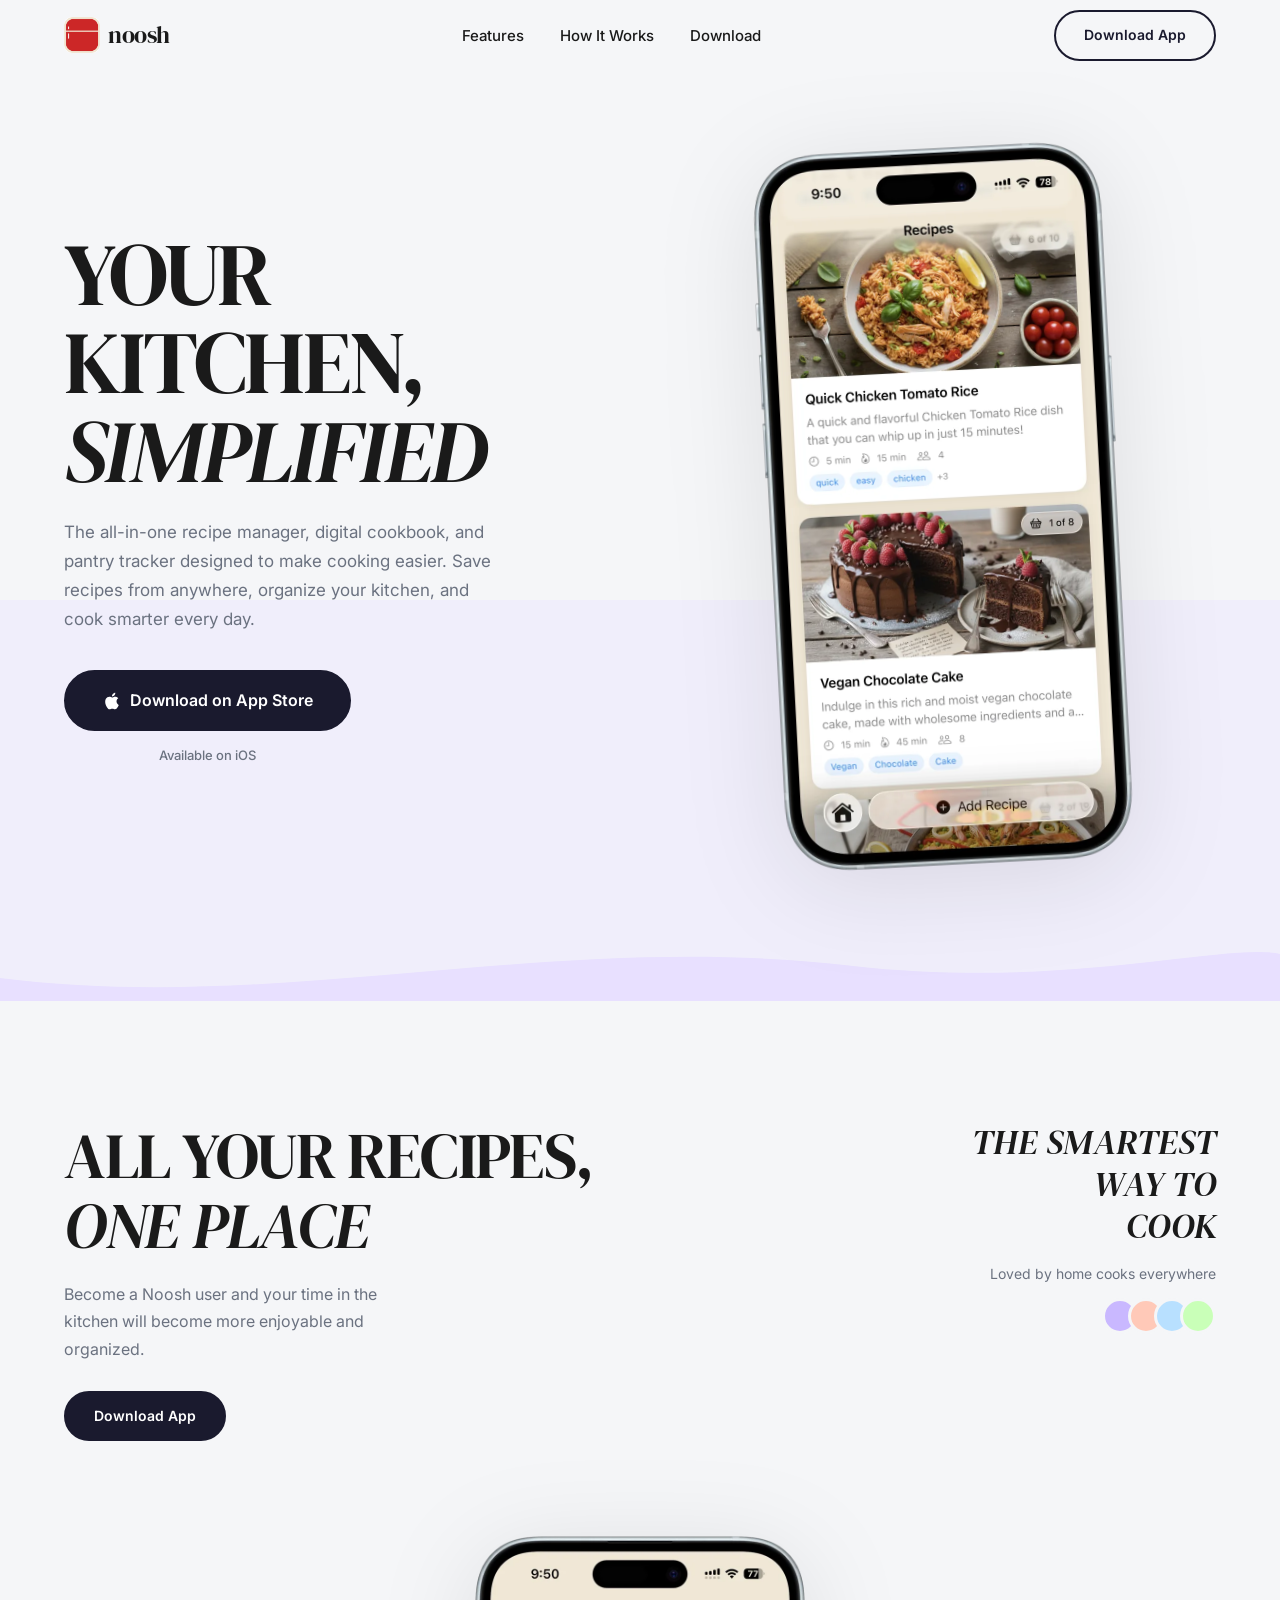
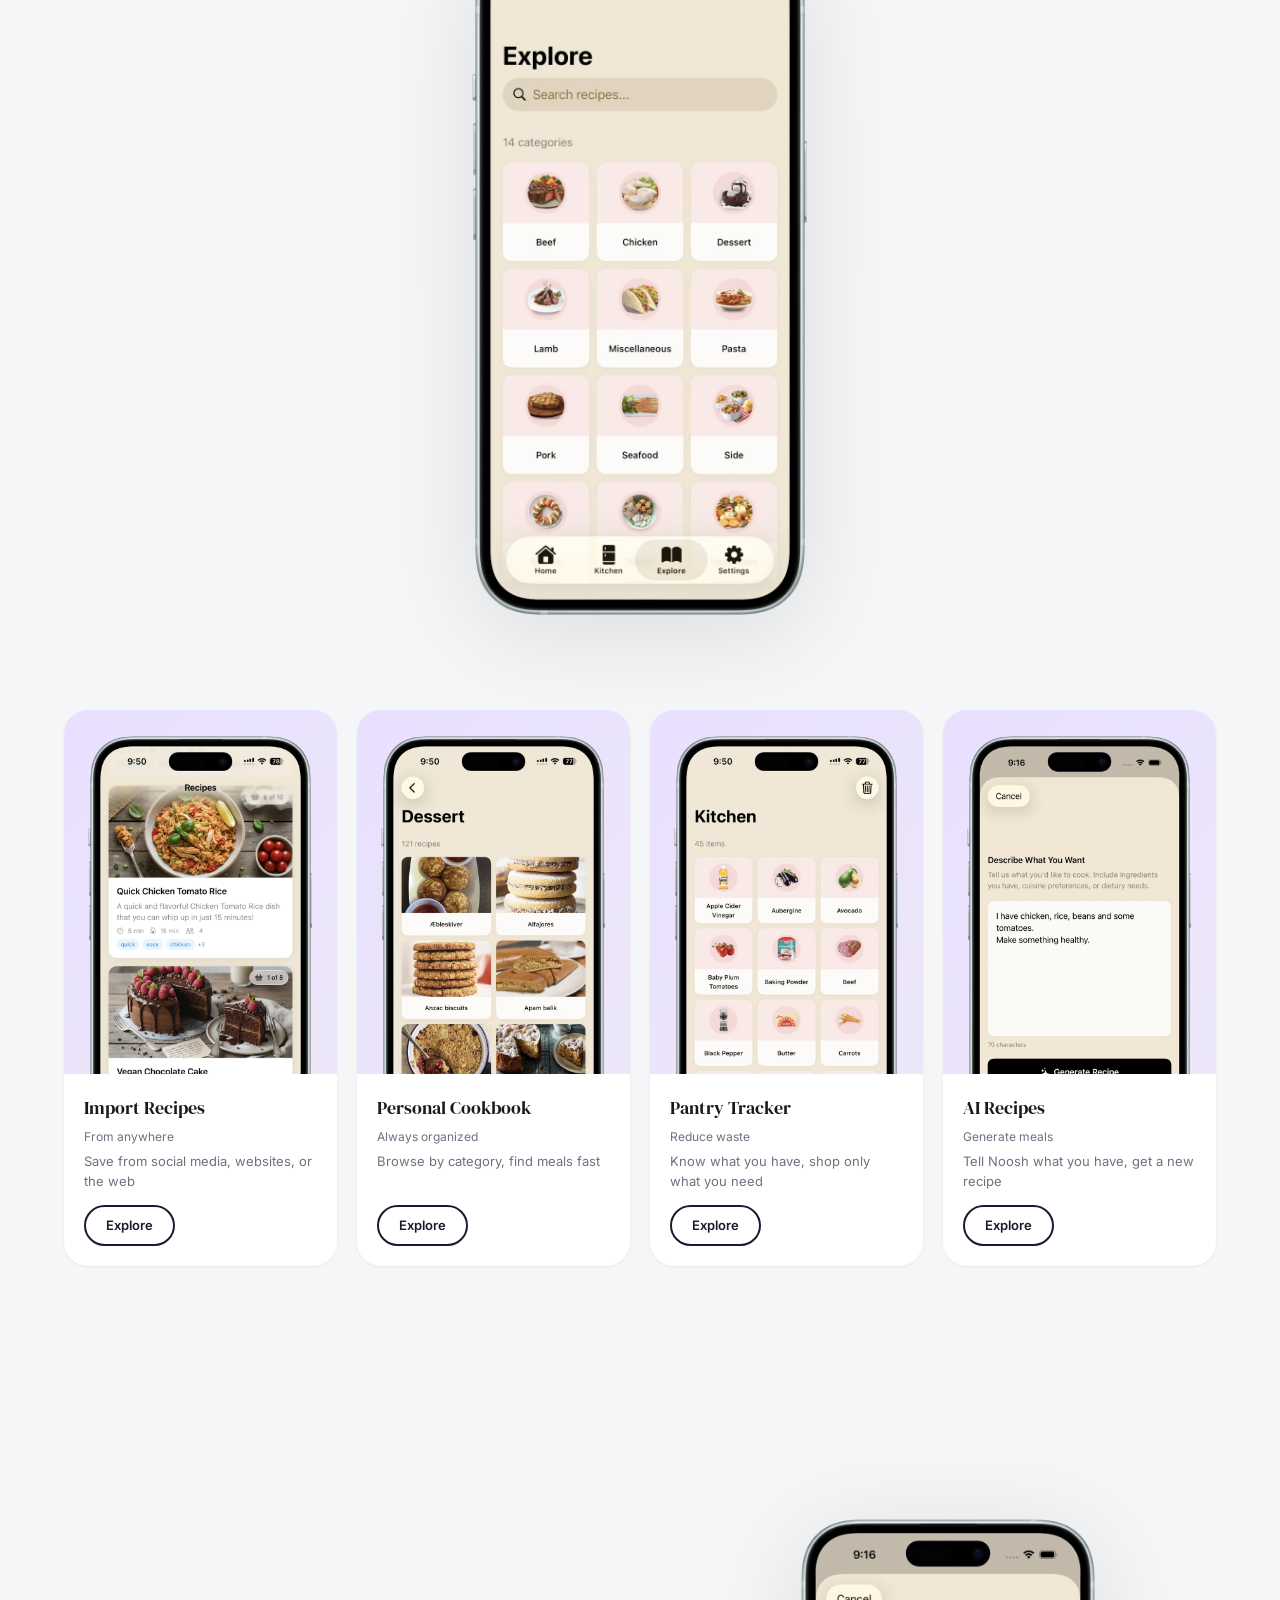
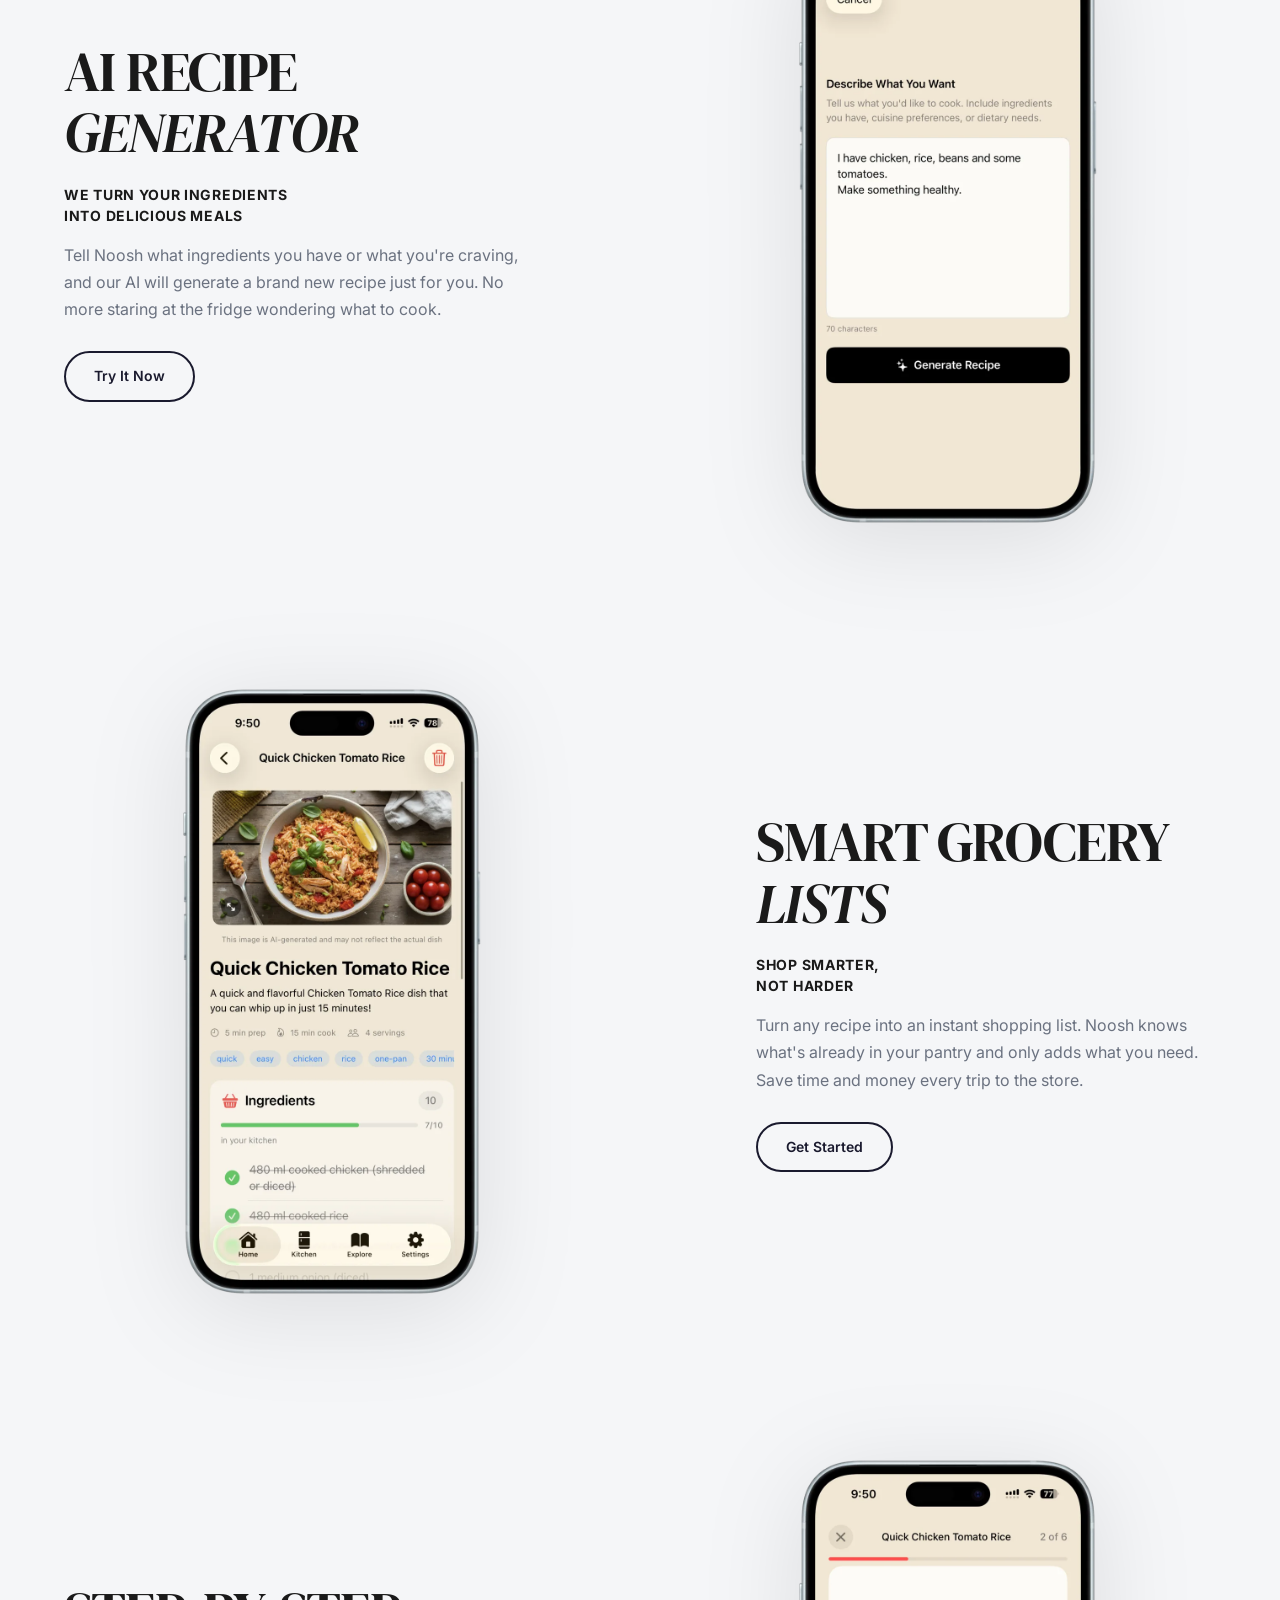
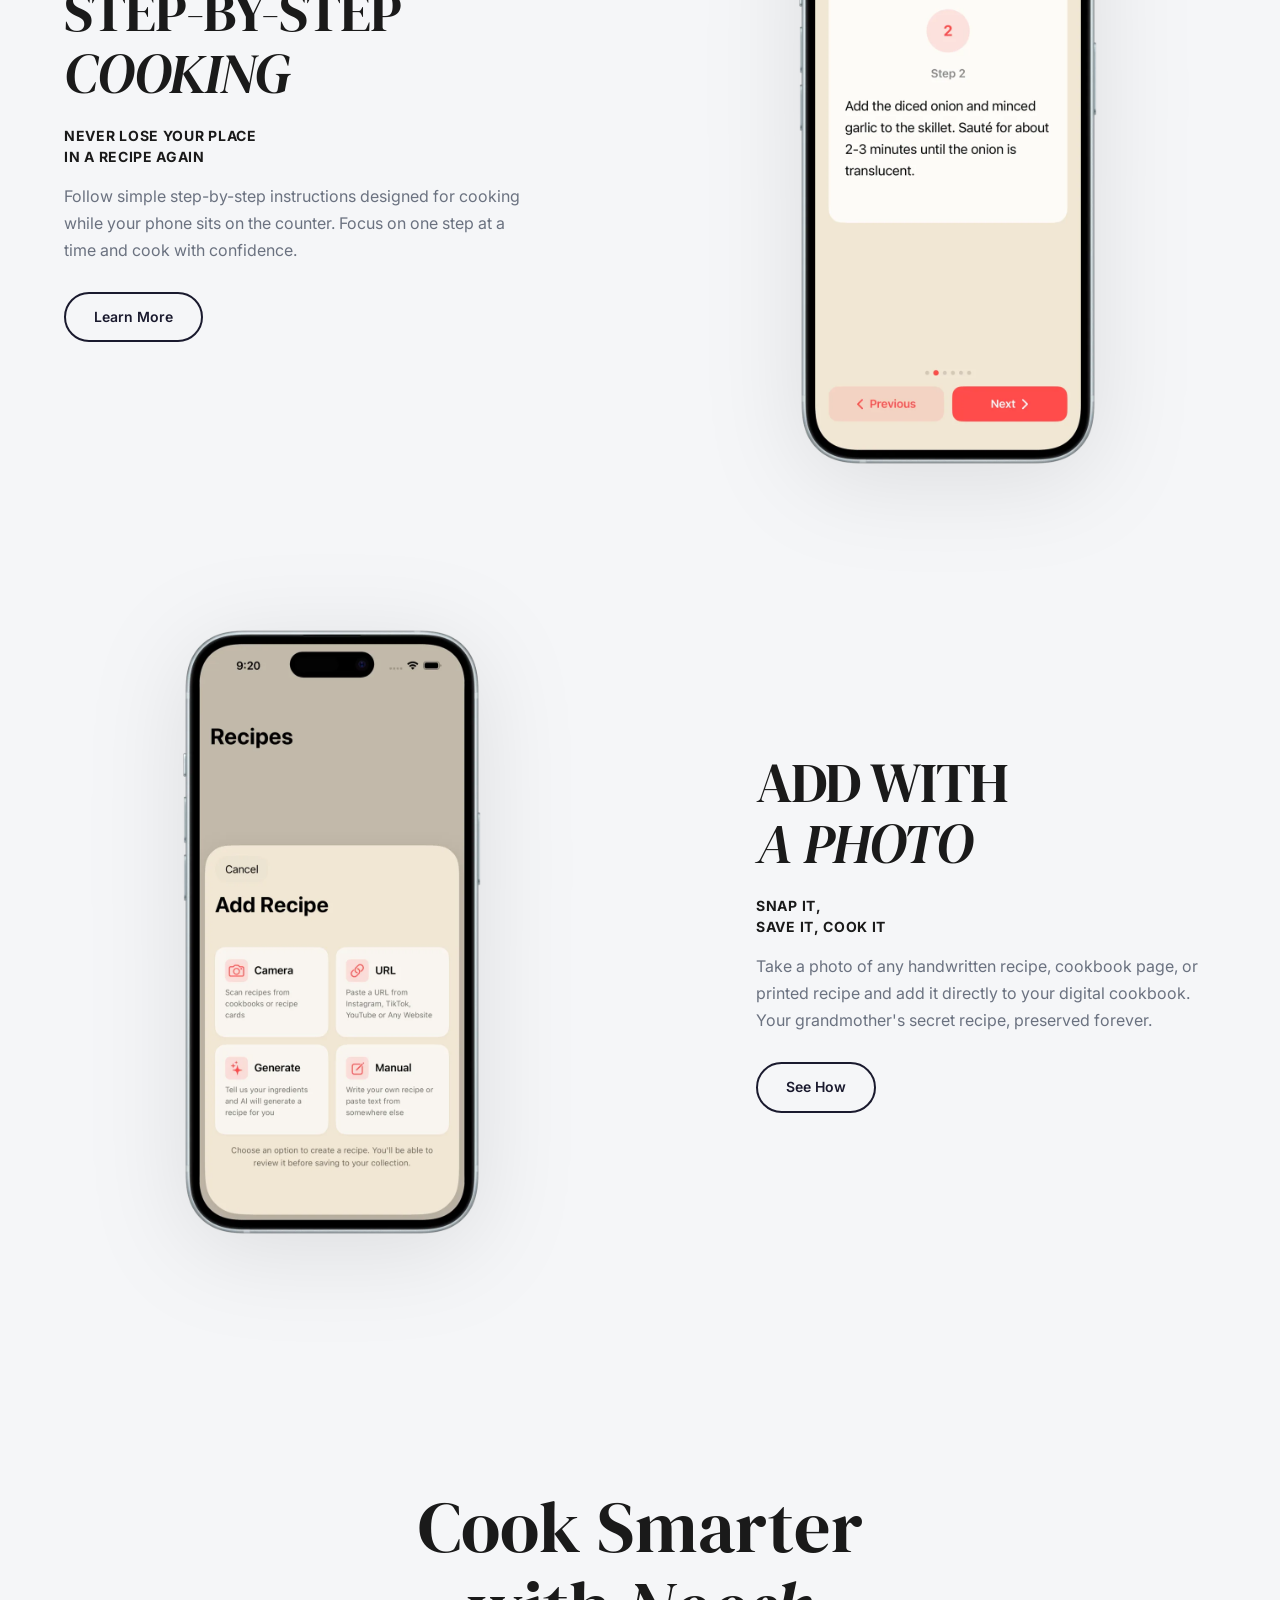
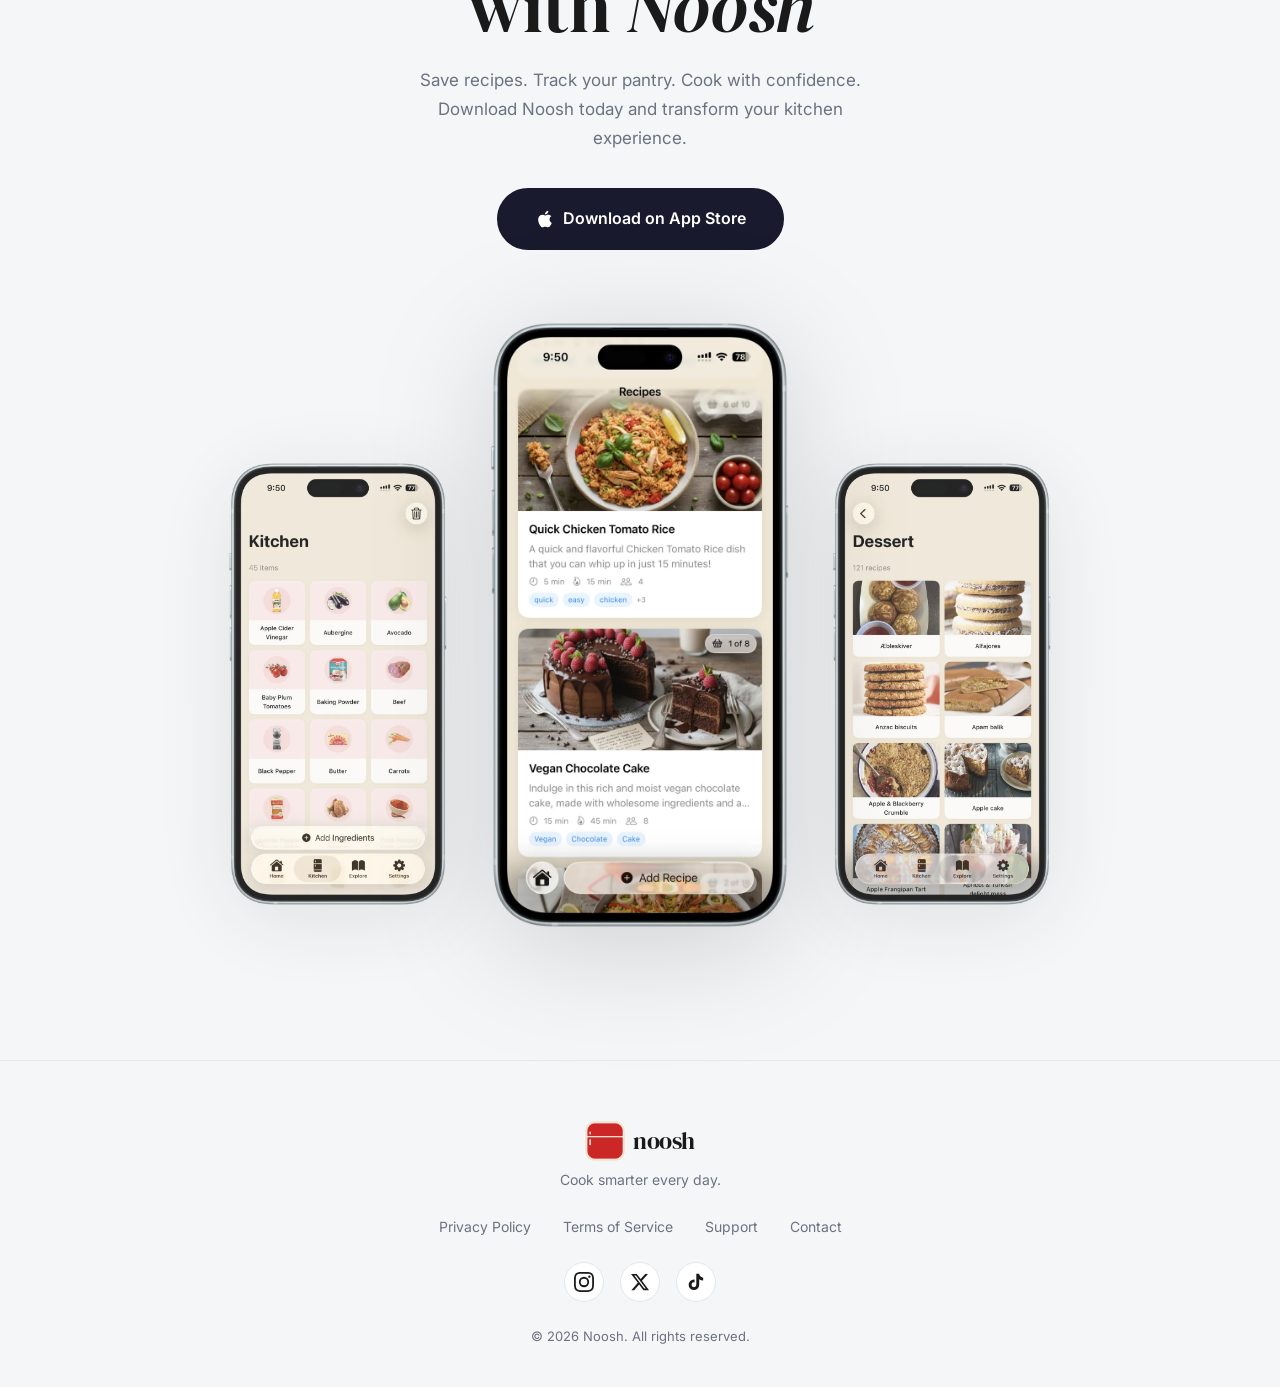
==== commit 90a6a290: "Refactor index.html to improve HTML structure by standardizing tag formatting, enhancing readability" ====
--- a/index.html
+++ b/index.html
@@ -1,206 +1,324 @@
-<!DOCTYPE html>
+<!doctype html>
 <html lang="en">
-<head>
-  <meta charset="UTF-8">
-  <meta name="viewport" content="width=device-width, initial-scale=1.0">
-  <title>Noosh — Recipe Manager, Digital Cookbook & Pantry Tracker</title>
-  <meta name="description" content="Noosh is the all-in-one recipe manager, digital cookbook, and pantry tracker. Save recipes from anywhere, track your pantry, generate meals with AI, and cook smarter every day.">
-  <meta name="keywords" content="recipe manager, digital cookbook, pantry tracker, meal planning, AI recipe generator, grocery list, cooking app, recipe organizer, recipe import">
-  <meta name="author" content="Noosh">
-  <meta name="theme-color" content="#1a1a2e">
-
-  <!-- Open Graph -->
-  <meta property="og:type" content="website">
-  <meta property="og:title" content="Noosh — Your Kitchen, Simplified">
-  <meta property="og:description" content="Save recipes from anywhere, track your pantry, generate meals with AI. The all-in-one cooking companion.">
-  <meta property="og:image" content="images/icon.png">
-  <meta property="og:url" content="https://noosh.app">
-  <meta property="og:site_name" content="Noosh">
-
-  <!-- Twitter Card -->
-  <meta name="twitter:card" content="summary">
-  <meta name="twitter:title" content="Noosh — Your Kitchen, Simplified">
-  <meta name="twitter:description" content="Save recipes from anywhere, track your pantry, generate meals with AI. The all-in-one cooking companion.">
-  <meta name="twitter:image" content="images/icon.png">
-
-  <link rel="canonical" href="https://noosh.app">
-  <link rel="icon" href="images/icon.png" type="image/png" sizes="any">
-  <link rel="apple-touch-icon" href="images/icon.png">
-
-  <!-- Fonts -->
-  <link rel="preconnect" href="https://fonts.googleapis.com">
-  <link rel="preconnect" href="https://fonts.gstatic.com" crossorigin>
-  <link href="https://fonts.googleapis.com/css2?family=DM+Serif+Display:ital@0;1&family=Inter:wght@400;500;600;700&display=swap" rel="stylesheet">
-
-  <link rel="stylesheet" href="css/styles.css">
-
-  <!-- JSON-LD Structured Data -->
-  <script type="application/ld+json">
-  {
-    "@context": "https://schema.org",
-    "@type": "SoftwareApplication",
-    "name": "Noosh",
-    "operatingSystem": "iOS",
-    "applicationCategory": "LifestyleApplication",
-    "description": "The all-in-one recipe manager, digital cookbook, and pantry tracker designed to make cooking easier.",
-    "offers": {
-      "@type": "Offer",
-      "price": "0",
-      "priceCurrency": "USD"
-    },
-    "aggregateRating": {
-      "@type": "AggregateRating",
-      "ratingValue": "4.8",
-      "ratingCount": "500"
-    },
-    "image": "https://noosh.app/images/icon.png"
-  }
-  </script>
-</head>
-<body>
-
-  <!-- ===== NAVIGATION ===== -->
-  <header class="nav" id="nav">
-    <div class="nav__container">
-      <a href="/" class="nav__logo" aria-label="Noosh home">
-        <img src="images/icon.png" alt="" class="nav__logo-img" width="36" height="36" decoding="async">
-        <span class="nav__logo-text">noosh</span>
-      </a>
-
-      <nav class="nav__links" id="navLinks" aria-label="Main navigation">
-        <a href="#features" class="nav__link">Features</a>
-        <a href="#how-it-works" class="nav__link">How It Works</a>
-        <a href="#download" class="nav__link">Download</a>
-      </nav>
-
-      <a href="#download" class="nav__cta btn btn--outline btn--pill">Download App</a>
-
-      <button class="nav__hamburger" id="navHamburger" aria-label="Toggle menu" aria-expanded="false">
-        <span></span>
-        <span></span>
-        <span></span>
-      </button>
-    </div>
-  </header>
-
-  <main>
-
-    <!-- ===== HERO ===== -->
-    <section class="hero" id="hero">
-      <div class="hero__bg-accent" aria-hidden="true"></div>
-      <svg class="hero__wave" aria-hidden="true" viewBox="0 0 1440 200" preserveAspectRatio="none">
-        <path d="M0,160 C320,220 620,80 960,140 C1200,180 1380,100 1440,120 L1440,200 L0,200 Z" fill="var(--color-accent-light)"/>
-      </svg>
-      <div class="container hero__grid">
-        <div class="hero__content">
-          <h1 class="hero__title">
-            <span class="hero__title-line">YOUR KITCHEN,</span>
-            <span class="hero__title-line hero__title-italic">SIMPLIFIED</span>
-          </h1>
-          <p class="hero__subtitle">
-            The all-in-one recipe manager, digital cookbook, and pantry tracker designed to make cooking easier. Save recipes from anywhere, organize your kitchen, and cook smarter every day.
-          </p>
-          <div class="hero__actions">
-            <a href="#download" class="btn btn--primary btn--pill btn--lg">
-              <svg class="btn__icon" viewBox="0 0 24 24" width="20" height="20" fill="currentColor"><path d="M18.71 19.5c-.83 1.24-1.71 2.45-3.05 2.47-1.34.03-1.77-.79-3.29-.79-1.53 0-2 .77-3.27.82-1.31.05-2.3-1.32-3.14-2.53C4.25 17 2.94 12.45 4.7 9.39c.87-1.52 2.43-2.48 4.12-2.51 1.28-.02 2.5.87 3.29.87.78 0 2.26-1.07 3.8-.91.65.03 2.47.26 3.64 1.98-.09.06-2.17 1.28-2.15 3.81.03 3.02 2.65 4.03 2.68 4.04-.03.07-.42 1.44-1.38 2.83M13 3.5c.73-.83 1.94-1.46 2.94-1.5.13 1.17-.34 2.35-1.04 3.19-.69.85-1.83 1.51-2.95 1.42-.15-1.15.41-2.35 1.05-3.11z"/></svg>
-              Download on App Store
-            </a>
-            <p class="hero__available">Available on iOS</p>
-          </div>
-        </div>
-        <div class="hero__mockup">
-          <picture>
-            <source srcset="images/HomeView.webp" type="image/webp">
-            <img src="images/HomeView.png" alt="Noosh recipe manager app showing imported recipes like Quick Chicken Tomato Rice and Vegan Chocolate Cake" class="app-screenshot app-screenshot--hero" loading="eager">
-          </picture>
-        </div>
+  <head>
+    <meta charset="UTF-8" />
+    <meta name="viewport" content="width=device-width, initial-scale=1.0" />
+    <title>Noosh — Recipe Manager, Digital Cookbook & Pantry Tracker</title>
+    <meta
+      name="description"
+      content="Noosh is the all-in-one recipe manager, digital cookbook, and pantry tracker. Save recipes from anywhere, track your pantry, generate meals with AI, and cook smarter every day."
+    />
+    <meta
+      name="keywords"
+      content="recipe manager, digital cookbook, pantry tracker, meal planning, AI recipe generator, grocery list, cooking app, recipe organizer, recipe import"
+    />
+    <meta name="author" content="Noosh" />
+    <meta name="theme-color" content="#1a1a2e" />
+
+    <!-- Open Graph -->
+    <meta property="og:type" content="website" />
+    <meta property="og:title" content="Noosh — Your Kitchen, Simplified" />
+    <meta
+      property="og:description"
+      content="Save recipes from anywhere, track your pantry, generate meals with AI. The all-in-one cooking companion."
+    />
+    <meta property="og:image" content="images/icon.png" />
+    <meta property="og:url" content="https://noosh.app" />
+    <meta property="og:site_name" content="Noosh" />
+
+    <!-- Twitter Card -->
+    <meta name="twitter:card" content="summary" />
+    <meta name="twitter:title" content="Noosh — Your Kitchen, Simplified" />
+    <meta
+      name="twitter:description"
+      content="Save recipes from anywhere, track your pantry, generate meals with AI. The all-in-one cooking companion."
+    />
+    <meta name="twitter:image" content="images/icon.png" />
+
+    <link rel="canonical" href="https://noosh.app" />
+    <link rel="icon" href="images/icon.png" type="image/png" sizes="any" />
+    <link rel="apple-touch-icon" href="images/icon.png" />
+
+    <!-- Fonts -->
+    <link rel="preconnect" href="https://fonts.googleapis.com" />
+    <link rel="preconnect" href="https://fonts.gstatic.com" crossorigin />
+    <link
+      href="https://fonts.googleapis.com/css2?family=DM+Serif+Display:ital@0;1&family=Inter:wght@400;500;600;700&display=swap"
+      rel="stylesheet"
+    />
+
+    <link rel="stylesheet" href="css/styles.css" />
+
+    <!-- JSON-LD Structured Data -->
+    <script type="application/ld+json">
+      {
+        "@context": "https://schema.org",
+        "@type": "SoftwareApplication",
+        "name": "Noosh",
+        "operatingSystem": "iOS",
+        "applicationCategory": "LifestyleApplication",
+        "description": "The all-in-one recipe manager, digital cookbook, and pantry tracker designed to make cooking easier.",
+        "offers": {
+          "@type": "Offer",
+          "price": "0",
+          "priceCurrency": "USD"
+        },
+        "aggregateRating": {
+          "@type": "AggregateRating",
+          "ratingValue": "4.8",
+          "ratingCount": "500"
+        },
+        "image": "https://noosh.app/images/icon.png"
+      }
+    </script>
+  </head>
+  <body>
+    <!-- ===== NAVIGATION ===== -->
+    <header class="nav" id="nav">
+      <div class="nav__container">
+        <a href="/" class="nav__logo" aria-label="Noosh home">
+          <img
+            src="images/icon.png"
+            alt=""
+            class="nav__logo-img"
+            width="36"
+            height="36"
+            decoding="async"
+          />
+          <span class="nav__logo-text">noosh</span>
+        </a>
+
+        <nav class="nav__links" id="navLinks" aria-label="Main navigation">
+          <a href="#features" class="nav__link">Features</a>
+          <a href="#how-it-works" class="nav__link">How It Works</a>
+          <a href="#download" class="nav__link">Download</a>
+        </nav>
+
+        <a href="#download" class="nav__cta btn btn--outline btn--pill"
+          >Download App</a
+        >
+
+        <button
+          class="nav__hamburger"
+          id="navHamburger"
+          aria-label="Toggle menu"
+          aria-expanded="false"
+        >
+          <span></span>
+          <span></span>
+          <span></span>
+        </button>
       </div>
-    </section>
-
-    <!-- ===== FEATURES OVERVIEW ===== -->
-    <section class="features" id="features">
-      <div class="container">
-        <div class="features__header">
-          <div class="features__header-left">
-            <h2 class="section-title section-title--large">ALL YOUR RECIPES,<br><span class="section-title--italic">ONE PLACE</span></h2>
-            <p class="features__header-text">
-              Become a Noosh user and your time in the kitchen will become more enjoyable and organized.
-            </p>
-            <a href="#download" class="btn btn--primary btn--pill">Download App</a>
-          </div>
-          <div class="features__header-right">
-            <h3 class="features__tagline">THE SMARTEST<br>WAY TO<br>COOK</h3>
-            <p class="features__social-proof">
-              Loved by home cooks everywhere
-            </p>
-            <div class="features__avatars" aria-label="Community members">
-              <div class="features__avatar"></div>
-              <div class="features__avatar"></div>
-              <div class="features__avatar"></div>
-              <div class="features__avatar"></div>
-              <span class="features__avatar-count">+1K</span>
-            </div>
-          </div>
-        </div>
-
-        <div class="features__phone-center">
-          <picture>
-            <source srcset="images/ExploreCategories.webp" type="image/webp">
-            <img src="images/ExploreCategories.png" alt="Noosh explore screen showing recipe categories like Beef, Chicken, Dessert, Pasta, and Seafood" class="app-screenshot app-screenshot--center" loading="lazy">
-          </picture>
-        </div>
-
-        <div class="features__cards">
-          <div class="feature-card" data-animate>
-            <div class="feature-card__image">
-              <picture><source srcset="images/HomeView.webp" type="image/webp"><img src="images/HomeView.png" alt="Import recipes from anywhere" class="feature-card__img" loading="lazy"></picture>
-            </div>
-            <div class="feature-card__body">
-              <h3 class="feature-card__title">Import Recipes</h3>
-              <p class="feature-card__tag">From anywhere</p>
-              <p class="feature-card__desc">Save from social media, websites, or the web</p>
-              <a href="#download" class="btn btn--outline btn--sm btn--pill">Explore</a>
-            </div>
-          </div>
-          <div class="feature-card" data-animate>
-            <div class="feature-card__image">
-              <picture><source srcset="images/ExploreRecipes.webp" type="image/webp"><img src="images/ExploreRecipes.png" alt="Browse recipes by category" class="feature-card__img" loading="lazy"></picture>
-            </div>
-            <div class="feature-card__body">
-              <h3 class="feature-card__title">Personal Cookbook</h3>
-              <p class="feature-card__tag">Always organized</p>
-              <p class="feature-card__desc">Browse by category, find meals fast</p>
-              <a href="#download" class="btn btn--outline btn--sm btn--pill">Explore</a>
-            </div>
-          </div>
-          <div class="feature-card" data-animate>
-            <div class="feature-card__image">
-              <picture><source srcset="images/Kitchen.webp" type="image/webp"><img src="images/Kitchen.png" alt="Track pantry ingredients" class="feature-card__img" loading="lazy"></picture>
-            </div>
-            <div class="feature-card__body">
-              <h3 class="feature-card__title">Pantry Tracker</h3>
-              <p class="feature-card__tag">Reduce waste</p>
-              <p class="feature-card__desc">Know what you have, shop only what you need</p>
-              <a href="#download" class="btn btn--outline btn--sm btn--pill">Explore</a>
-            </div>
-          </div>
-          <div class="feature-card" data-animate>
-            <div class="feature-card__image">
-              <picture><source srcset="images/GenerateRecpe.webp" type="image/webp"><img src="images/GenerateRecpe.png" alt="AI recipe generation" class="feature-card__img" loading="lazy"></picture>
-            </div>
-            <div class="feature-card__body">
-              <h3 class="feature-card__title">AI Recipes</h3>
-              <p class="feature-card__tag">Generate meals</p>
-              <p class="feature-card__desc">Tell Noosh what you have, get a new recipe</p>
-              <a href="#download" class="btn btn--outline btn--sm btn--pill">Explore</a>
-            </div>
-          </div>
-        </div>
-      </div>
-    </section>
-
-    <!-- ===== STATS ===== -->
-    <section class="stats" id="stats">
+    </header>
+
+    <main>
+      <!-- ===== HERO ===== -->
+      <section class="hero" id="hero">
+        <div class="hero__bg-accent" aria-hidden="true"></div>
+        <svg
+          class="hero__wave"
+          aria-hidden="true"
+          viewBox="0 0 1440 200"
+          preserveAspectRatio="none"
+        >
+          <path
+            d="M0,160 C320,220 620,80 960,140 C1200,180 1380,100 1440,120 L1440,200 L0,200 Z"
+            fill="var(--color-accent-light)"
+          />
+        </svg>
+        <div class="container hero__grid">
+          <div class="hero__content">
+            <h1 class="hero__title">
+              <span class="hero__title-line">YOUR KITCHEN,</span>
+              <span class="hero__title-line hero__title-italic"
+                >SIMPLIFIED</span
+              >
+            </h1>
+            <p class="hero__subtitle">
+              The all-in-one recipe manager, digital cookbook, and pantry
+              tracker designed to make cooking easier. Save recipes from
+              anywhere, organize your kitchen, and cook smarter every day.
+            </p>
+            <div class="hero__actions">
+              <a href="#download" class="btn btn--primary btn--pill btn--lg">
+                <svg
+                  class="btn__icon"
+                  viewBox="0 0 24 24"
+                  width="20"
+                  height="20"
+                  fill="currentColor"
+                >
+                  <path
+                    d="M18.71 19.5c-.83 1.24-1.71 2.45-3.05 2.47-1.34.03-1.77-.79-3.29-.79-1.53 0-2 .77-3.27.82-1.31.05-2.3-1.32-3.14-2.53C4.25 17 2.94 12.45 4.7 9.39c.87-1.52 2.43-2.48 4.12-2.51 1.28-.02 2.5.87 3.29.87.78 0 2.26-1.07 3.8-.91.65.03 2.47.26 3.64 1.98-.09.06-2.17 1.28-2.15 3.81.03 3.02 2.65 4.03 2.68 4.04-.03.07-.42 1.44-1.38 2.83M13 3.5c.73-.83 1.94-1.46 2.94-1.5.13 1.17-.34 2.35-1.04 3.19-.69.85-1.83 1.51-2.95 1.42-.15-1.15.41-2.35 1.05-3.11z"
+                  />
+                </svg>
+                Download on App Store
+              </a>
+              <p class="hero__available">Available on iOS</p>
+            </div>
+          </div>
+          <div class="hero__mockup">
+            <picture>
+              <source srcset="images/HomeView.webp" type="image/webp" />
+              <img
+                src="images/HomeView.png"
+                alt="Noosh recipe manager app showing imported recipes like Quick Chicken Tomato Rice and Vegan Chocolate Cake"
+                class="app-screenshot app-screenshot--hero"
+                loading="eager"
+              />
+            </picture>
+          </div>
+        </div>
+      </section>
+
+      <!-- ===== FEATURES OVERVIEW ===== -->
+      <section class="features" id="features">
+        <div class="container">
+          <div class="features__header">
+            <div class="features__header-left">
+              <h2 class="section-title section-title--large">
+                ALL YOUR RECIPES,<br /><span class="section-title--italic"
+                  >ONE PLACE</span
+                >
+              </h2>
+              <p class="features__header-text">
+                Become a Noosh user and your time in the kitchen will become
+                more enjoyable and organized.
+              </p>
+              <a href="#download" class="btn btn--primary btn--pill"
+                >Download App</a
+              >
+            </div>
+            <div class="features__header-right">
+              <h3 class="features__tagline">
+                THE SMARTEST<br />WAY TO<br />COOK
+              </h3>
+              <p class="features__social-proof">
+                Loved by home cooks everywhere
+              </p>
+              <div class="features__avatars" aria-label="Community members">
+                <div class="features__avatar"></div>
+                <div class="features__avatar"></div>
+                <div class="features__avatar"></div>
+                <div class="features__avatar"></div>
+              </div>
+            </div>
+          </div>
+
+          <div class="features__phone-center">
+            <picture>
+              <source
+                srcset="images/ExploreCategories.webp"
+                type="image/webp"
+              />
+              <img
+                src="images/ExploreCategories.png"
+                alt="Noosh explore screen showing recipe categories like Beef, Chicken, Dessert, Pasta, and Seafood"
+                class="app-screenshot app-screenshot--center"
+                loading="lazy"
+              />
+            </picture>
+          </div>
+
+          <div class="features__cards">
+            <div class="feature-card" data-animate>
+              <div class="feature-card__image">
+                <picture
+                  ><source srcset="images/HomeView.webp" type="image/webp" />
+                  <img
+                    src="images/HomeView.png"
+                    alt="Import recipes from anywhere"
+                    class="feature-card__img"
+                    loading="lazy"
+                /></picture>
+              </div>
+              <div class="feature-card__body">
+                <h3 class="feature-card__title">Import Recipes</h3>
+                <p class="feature-card__tag">From anywhere</p>
+                <p class="feature-card__desc">
+                  Save from social media, websites, or the web
+                </p>
+                <a href="#download" class="btn btn--outline btn--sm btn--pill"
+                  >Explore</a
+                >
+              </div>
+            </div>
+            <div class="feature-card" data-animate>
+              <div class="feature-card__image">
+                <picture
+                  ><source
+                    srcset="images/ExploreRecipes.webp"
+                    type="image/webp" />
+                  <img
+                    src="images/ExploreRecipes.png"
+                    alt="Browse recipes by category"
+                    class="feature-card__img"
+                    loading="lazy"
+                /></picture>
+              </div>
+              <div class="feature-card__body">
+                <h3 class="feature-card__title">Personal Cookbook</h3>
+                <p class="feature-card__tag">Always organized</p>
+                <p class="feature-card__desc">
+                  Browse by category, find meals fast
+                </p>
+                <a href="#download" class="btn btn--outline btn--sm btn--pill"
+                  >Explore</a
+                >
+              </div>
+            </div>
+            <div class="feature-card" data-animate>
+              <div class="feature-card__image">
+                <picture
+                  ><source srcset="images/Kitchen.webp" type="image/webp" />
+                  <img
+                    src="images/Kitchen.png"
+                    alt="Track pantry ingredients"
+                    class="feature-card__img"
+                    loading="lazy"
+                /></picture>
+              </div>
+              <div class="feature-card__body">
+                <h3 class="feature-card__title">Pantry Tracker</h3>
+                <p class="feature-card__tag">Reduce waste</p>
+                <p class="feature-card__desc">
+                  Know what you have, shop only what you need
+                </p>
+                <a href="#download" class="btn btn--outline btn--sm btn--pill"
+                  >Explore</a
+                >
+              </div>
+            </div>
+            <div class="feature-card" data-animate>
+              <div class="feature-card__image">
+                <picture
+                  ><source
+                    srcset="images/GenerateRecpe.webp"
+                    type="image/webp" />
+                  <img
+                    src="images/GenerateRecpe.png"
+                    alt="AI recipe generation"
+                    class="feature-card__img"
+                    loading="lazy"
+                /></picture>
+              </div>
+              <div class="feature-card__body">
+                <h3 class="feature-card__title">AI Recipes</h3>
+                <p class="feature-card__tag">Generate meals</p>
+                <p class="feature-card__desc">
+                  Tell Noosh what you have, get a new recipe
+                </p>
+                <a href="#download" class="btn btn--outline btn--sm btn--pill"
+                  >Explore</a
+                >
+              </div>
+            </div>
+          </div>
+        </div>
+      </section>
+
+      <!-- ===== STATS (hidden — placeholder data) ===== -->
+      <!-- <section class="stats" id="stats">
       <div class="container stats__grid">
         <div class="stat" data-animate>
           <span class="stat__number" data-target="50" data-suffix="K+">0</span>
@@ -215,134 +333,245 @@
           <span class="stat__label">APP STORE<br>RATING</span>
         </div>
       </div>
-    </section>
-
-    <!-- ===== HOW IT WORKS / FEATURE DEEP-DIVES ===== -->
-    <section class="deep-dives" id="how-it-works">
-
-      <div class="container deep-dive deep-dive--right" data-animate>
-        <div class="deep-dive__content">
-          <h2 class="section-title">AI RECIPE<br><span class="section-title--italic">GENERATOR</span></h2>
-          <p class="deep-dive__subtitle">WE TURN YOUR INGREDIENTS<br>INTO DELICIOUS MEALS</p>
-          <p class="deep-dive__text">Tell Noosh what ingredients you have or what you're craving, and our AI will generate a brand new recipe just for you. No more staring at the fridge wondering what to cook.</p>
-          <a href="#download" class="btn btn--outline btn--pill">Try It Now</a>
-        </div>
-        <div class="deep-dive__mockups">
-          <picture>
-            <source srcset="images/GenerateRecpe.webp" type="image/webp">
-            <img src="images/GenerateRecpe.png" alt="Noosh AI recipe generator screen where you describe ingredients and get a custom recipe" class="app-screenshot" loading="lazy">
-          </picture>
-        </div>
+    </section> -->
+
+      <!-- ===== HOW IT WORKS / FEATURE DEEP-DIVES ===== -->
+      <section class="deep-dives" id="how-it-works">
+        <div class="container deep-dive deep-dive--right" data-animate>
+          <div class="deep-dive__content">
+            <h2 class="section-title">
+              AI RECIPE<br /><span class="section-title--italic"
+                >GENERATOR</span
+              >
+            </h2>
+            <p class="deep-dive__subtitle">
+              WE TURN YOUR INGREDIENTS<br />INTO DELICIOUS MEALS
+            </p>
+            <p class="deep-dive__text">
+              Tell Noosh what ingredients you have or what you're craving, and
+              our AI will generate a brand new recipe just for you. No more
+              staring at the fridge wondering what to cook.
+            </p>
+            <a href="#download" class="btn btn--outline btn--pill"
+              >Try It Now</a
+            >
+          </div>
+          <div class="deep-dive__mockups">
+            <picture>
+              <source srcset="images/GenerateRecpe.webp" type="image/webp" />
+              <img
+                src="images/GenerateRecpe.png"
+                alt="Noosh AI recipe generator screen where you describe ingredients and get a custom recipe"
+                class="app-screenshot"
+                loading="lazy"
+              />
+            </picture>
+          </div>
+        </div>
+
+        <div class="container deep-dive deep-dive--left" data-animate>
+          <div class="deep-dive__mockups">
+            <picture>
+              <source srcset="images/Recipe.webp" type="image/webp" />
+              <img
+                src="images/Recipe.png"
+                alt="Noosh recipe detail view showing ingredients with smart shopping list tracking what you already have"
+                class="app-screenshot"
+                loading="lazy"
+              />
+            </picture>
+          </div>
+          <div class="deep-dive__content">
+            <h2 class="section-title">
+              SMART GROCERY<br /><span class="section-title--italic"
+                >LISTS</span
+              >
+            </h2>
+            <p class="deep-dive__subtitle">SHOP SMARTER,<br />NOT HARDER</p>
+            <p class="deep-dive__text">
+              Turn any recipe into an instant shopping list. Noosh knows what's
+              already in your pantry and only adds what you need. Save time and
+              money every trip to the store.
+            </p>
+            <a href="#download" class="btn btn--outline btn--pill"
+              >Get Started</a
+            >
+          </div>
+        </div>
+
+        <div class="container deep-dive deep-dive--right" data-animate>
+          <div class="deep-dive__content">
+            <h2 class="section-title">
+              STEP-BY-STEP<br /><span class="section-title--italic"
+                >COOKING</span
+              >
+            </h2>
+            <p class="deep-dive__subtitle">
+              NEVER LOSE YOUR PLACE<br />IN A RECIPE AGAIN
+            </p>
+            <p class="deep-dive__text">
+              Follow simple step-by-step instructions designed for cooking while
+              your phone sits on the counter. Focus on one step at a time and
+              cook with confidence.
+            </p>
+            <a href="#download" class="btn btn--outline btn--pill"
+              >Learn More</a
+            >
+          </div>
+          <div class="deep-dive__mockups">
+            <picture>
+              <source srcset="images/Steps.webp" type="image/webp" />
+              <img
+                src="images/Steps.png"
+                alt="Noosh step-by-step cooking mode showing clear instructions one step at a time"
+                class="app-screenshot"
+                loading="lazy"
+              />
+            </picture>
+          </div>
+        </div>
+
+        <div class="container deep-dive deep-dive--left" data-animate>
+          <div class="deep-dive__mockups">
+            <picture>
+              <source srcset="images/AddRecipe.webp" type="image/webp" />
+              <img
+                src="images/AddRecipe.png"
+                alt="Noosh add recipe screen with options to import via Camera, URL, AI Generate, or Manual entry"
+                class="app-screenshot"
+                loading="lazy"
+              />
+            </picture>
+          </div>
+          <div class="deep-dive__content">
+            <h2 class="section-title">
+              ADD WITH<br /><span class="section-title--italic">A PHOTO</span>
+            </h2>
+            <p class="deep-dive__subtitle">SNAP IT,<br />SAVE IT, COOK IT</p>
+            <p class="deep-dive__text">
+              Take a photo of any handwritten recipe, cookbook page, or printed
+              recipe and add it directly to your digital cookbook. Your
+              grandmother's secret recipe, preserved forever.
+            </p>
+            <a href="#download" class="btn btn--outline btn--pill">See How</a>
+          </div>
+        </div>
+      </section>
+
+      <!-- ===== FINAL CTA ===== -->
+      <section class="cta" id="download">
+        <div class="container cta__container">
+          <div class="cta__content">
+            <h2 class="cta__title">
+              Cook Smarter<br />with
+              <span class="cta__title-accent">Noosh</span>
+            </h2>
+            <p class="cta__text">
+              Save recipes. Track your pantry. Cook with confidence.<br />Download
+              Noosh today and transform your kitchen experience.
+            </p>
+            <a href="#" class="btn btn--primary btn--pill btn--lg">
+              <svg
+                class="btn__icon"
+                viewBox="0 0 24 24"
+                width="20"
+                height="20"
+                fill="currentColor"
+              >
+                <path
+                  d="M18.71 19.5c-.83 1.24-1.71 2.45-3.05 2.47-1.34.03-1.77-.79-3.29-.79-1.53 0-2 .77-3.27.82-1.31.05-2.3-1.32-3.14-2.53C4.25 17 2.94 12.45 4.7 9.39c.87-1.52 2.43-2.48 4.12-2.51 1.28-.02 2.5.87 3.29.87.78 0 2.26-1.07 3.8-.91.65.03 2.47.26 3.64 1.98-.09.06-2.17 1.28-2.15 3.81.03 3.02 2.65 4.03 2.68 4.04-.03.07-.42 1.44-1.38 2.83M13 3.5c.73-.83 1.94-1.46 2.94-1.5.13 1.17-.34 2.35-1.04 3.19-.69.85-1.83 1.51-2.95 1.42-.15-1.15.41-2.35 1.05-3.11z"
+                />
+              </svg>
+              Download on App Store
+            </a>
+          </div>
+          <div class="cta__mockups">
+            <picture>
+              <source srcset="images/Kitchen.webp" type="image/webp" />
+              <img
+                src="images/Kitchen.png"
+                alt="Noosh kitchen and pantry tracker showing organized ingredients"
+                class="app-screenshot app-screenshot--cta-side"
+                loading="lazy"
+              />
+            </picture>
+            <picture>
+              <source srcset="images/HomeView.webp" type="image/webp" />
+              <img
+                src="images/HomeView.png"
+                alt="Noosh recipe library with saved recipes"
+                class="app-screenshot app-screenshot--cta-front"
+                loading="lazy"
+              />
+            </picture>
+            <picture>
+              <source srcset="images/ExploreRecipes.webp" type="image/webp" />
+              <img
+                src="images/ExploreRecipes.png"
+                alt="Noosh discover recipes from around the world"
+                class="app-screenshot app-screenshot--cta-side"
+                loading="lazy"
+              />
+            </picture>
+          </div>
+        </div>
+      </section>
+    </main>
+
+    <!-- ===== FOOTER ===== -->
+    <footer class="footer">
+      <div class="container footer__container">
+        <div class="footer__brand">
+          <a
+            href="/"
+            class="nav__logo nav__logo--footer"
+            aria-label="Noosh home"
+          >
+            <img
+              src="images/icon.png"
+              alt=""
+              class="nav__logo-img"
+              width="40"
+              height="40"
+              decoding="async"
+            />
+            <span class="nav__logo-text">noosh</span>
+          </a>
+          <p class="footer__tagline">Cook smarter every day.</p>
+        </div>
+        <div class="footer__links">
+          <a href="privacy.html" class="footer__link">Privacy Policy</a>
+          <a href="terms.html" class="footer__link">Terms of Service</a>
+          <a href="support.html" class="footer__link">Support</a>
+          <a href="mailto:hello@noosh.app" class="footer__link">Contact</a>
+        </div>
+        <div class="footer__social">
+          <a href="#" class="footer__social-link" aria-label="Instagram">
+            <svg width="20" height="20" viewBox="0 0 24 24" fill="currentColor">
+              <path
+                d="M12 2.163c3.204 0 3.584.012 4.85.07 3.252.148 4.771 1.691 4.919 4.919.058 1.265.069 1.645.069 4.849 0 3.205-.012 3.584-.069 4.849-.149 3.225-1.664 4.771-4.919 4.919-1.266.058-1.644.07-4.85.07-3.204 0-3.584-.012-4.849-.07-3.26-.149-4.771-1.699-4.919-4.92-.058-1.265-.07-1.644-.07-4.849 0-3.204.013-3.583.07-4.849.149-3.227 1.664-4.771 4.919-4.919 1.266-.057 1.645-.069 4.849-.069zM12 0C8.741 0 8.333.014 7.053.072 2.695.272.273 2.69.073 7.052.014 8.333 0 8.741 0 12c0 3.259.014 3.668.072 4.948.2 4.358 2.618 6.78 6.98 6.98C8.333 23.986 8.741 24 12 24c3.259 0 3.668-.014 4.948-.072 4.354-.2 6.782-2.618 6.979-6.98.059-1.28.073-1.689.073-4.948 0-3.259-.014-3.667-.072-4.947-.196-4.354-2.617-6.78-6.979-6.98C15.668.014 15.259 0 12 0zm0 5.838a6.162 6.162 0 100 12.324 6.162 6.162 0 000-12.324zM12 16a4 4 0 110-8 4 4 0 010 8zm6.406-11.845a1.44 1.44 0 100 2.881 1.44 1.44 0 000-2.881z"
+              />
+            </svg>
+          </a>
+          <a href="#" class="footer__social-link" aria-label="Twitter">
+            <svg width="20" height="20" viewBox="0 0 24 24" fill="currentColor">
+              <path
+                d="M18.244 2.25h3.308l-7.227 8.26 8.502 11.24H16.17l-5.214-6.817L4.99 21.75H1.68l7.73-8.835L1.254 2.25H8.08l4.713 6.231zm-1.161 17.52h1.833L7.084 4.126H5.117z"
+              />
+            </svg>
+          </a>
+          <a href="#" class="footer__social-link" aria-label="TikTok">
+            <svg width="20" height="20" viewBox="0 0 24 24" fill="currentColor">
+              <path
+                d="M19.59 6.69a4.83 4.83 0 01-3.77-4.25V2h-3.45v13.67a2.89 2.89 0 01-2.88 2.5 2.89 2.89 0 01-2.89-2.89 2.89 2.89 0 012.89-2.89c.28 0 .54.04.79.1v-3.5a6.37 6.37 0 00-.79-.05A6.34 6.34 0 003.15 15.2a6.34 6.34 0 006.34 6.34 6.34 6.34 0 006.34-6.34V8.73a8.19 8.19 0 004.76 1.52V6.79a4.83 4.83 0 01-1-.1z"
+              />
+            </svg>
+          </a>
+        </div>
+        <p class="footer__copy">&copy; 2026 Noosh. All rights reserved.</p>
       </div>
-
-      <div class="container deep-dive deep-dive--left" data-animate>
-        <div class="deep-dive__mockups">
-          <picture>
-            <source srcset="images/Recipe.webp" type="image/webp">
-            <img src="images/Recipe.png" alt="Noosh recipe detail view showing ingredients with smart shopping list tracking what you already have" class="app-screenshot" loading="lazy">
-          </picture>
-        </div>
-        <div class="deep-dive__content">
-          <h2 class="section-title">SMART GROCERY<br><span class="section-title--italic">LISTS</span></h2>
-          <p class="deep-dive__subtitle">SHOP SMARTER,<br>NOT HARDER</p>
-          <p class="deep-dive__text">Turn any recipe into an instant shopping list. Noosh knows what's already in your pantry and only adds what you need. Save time and money every trip to the store.</p>
-          <a href="#download" class="btn btn--outline btn--pill">Get Started</a>
-        </div>
-      </div>
-
-      <div class="container deep-dive deep-dive--right" data-animate>
-        <div class="deep-dive__content">
-          <h2 class="section-title">STEP-BY-STEP<br><span class="section-title--italic">COOKING</span></h2>
-          <p class="deep-dive__subtitle">NEVER LOSE YOUR PLACE<br>IN A RECIPE AGAIN</p>
-          <p class="deep-dive__text">Follow simple step-by-step instructions designed for cooking while your phone sits on the counter. Focus on one step at a time and cook with confidence.</p>
-          <a href="#download" class="btn btn--outline btn--pill">Learn More</a>
-        </div>
-        <div class="deep-dive__mockups">
-          <picture>
-            <source srcset="images/Steps.webp" type="image/webp">
-            <img src="images/Steps.png" alt="Noosh step-by-step cooking mode showing clear instructions one step at a time" class="app-screenshot" loading="lazy">
-          </picture>
-        </div>
-      </div>
-
-      <div class="container deep-dive deep-dive--left" data-animate>
-        <div class="deep-dive__mockups">
-          <picture>
-            <source srcset="images/AddRecipe.webp" type="image/webp">
-            <img src="images/AddRecipe.png" alt="Noosh add recipe screen with options to import via Camera, URL, AI Generate, or Manual entry" class="app-screenshot" loading="lazy">
-          </picture>
-        </div>
-        <div class="deep-dive__content">
-          <h2 class="section-title">ADD WITH<br><span class="section-title--italic">A PHOTO</span></h2>
-          <p class="deep-dive__subtitle">SNAP IT,<br>SAVE IT, COOK IT</p>
-          <p class="deep-dive__text">Take a photo of any handwritten recipe, cookbook page, or printed recipe and add it directly to your digital cookbook. Your grandmother's secret recipe, preserved forever.</p>
-          <a href="#download" class="btn btn--outline btn--pill">See How</a>
-        </div>
-      </div>
-
-    </section>
-
-    <!-- ===== FINAL CTA ===== -->
-    <section class="cta" id="download">
-      <div class="container cta__container">
-        <div class="cta__content">
-          <h2 class="cta__title">Cook Smarter<br>with <span class="cta__title-accent">Noosh</span></h2>
-          <p class="cta__text">Save recipes. Track your pantry. Cook with confidence.<br>Download Noosh today and transform your kitchen experience.</p>
-          <a href="#" class="btn btn--primary btn--pill btn--lg">
-            <svg class="btn__icon" viewBox="0 0 24 24" width="20" height="20" fill="currentColor"><path d="M18.71 19.5c-.83 1.24-1.71 2.45-3.05 2.47-1.34.03-1.77-.79-3.29-.79-1.53 0-2 .77-3.27.82-1.31.05-2.3-1.32-3.14-2.53C4.25 17 2.94 12.45 4.7 9.39c.87-1.52 2.43-2.48 4.12-2.51 1.28-.02 2.5.87 3.29.87.78 0 2.26-1.07 3.8-.91.65.03 2.47.26 3.64 1.98-.09.06-2.17 1.28-2.15 3.81.03 3.02 2.65 4.03 2.68 4.04-.03.07-.42 1.44-1.38 2.83M13 3.5c.73-.83 1.94-1.46 2.94-1.5.13 1.17-.34 2.35-1.04 3.19-.69.85-1.83 1.51-2.95 1.42-.15-1.15.41-2.35 1.05-3.11z"/></svg>
-            Download on App Store
-          </a>
-        </div>
-        <div class="cta__mockups">
-          <picture>
-            <source srcset="images/Kitchen.webp" type="image/webp">
-            <img src="images/Kitchen.png" alt="Noosh kitchen and pantry tracker showing organized ingredients" class="app-screenshot app-screenshot--cta-side" loading="lazy">
-          </picture>
-          <picture>
-            <source srcset="images/HomeView.webp" type="image/webp">
-            <img src="images/HomeView.png" alt="Noosh recipe library with saved recipes" class="app-screenshot app-screenshot--cta-front" loading="lazy">
-          </picture>
-          <picture>
-            <source srcset="images/ExploreRecipes.webp" type="image/webp">
-            <img src="images/ExploreRecipes.png" alt="Noosh discover recipes from around the world" class="app-screenshot app-screenshot--cta-side" loading="lazy">
-          </picture>
-        </div>
-      </div>
-    </section>
-
-  </main>
-
-  <!-- ===== FOOTER ===== -->
-  <footer class="footer">
-    <div class="container footer__container">
-      <div class="footer__brand">
-        <a href="/" class="nav__logo nav__logo--footer" aria-label="Noosh home">
-          <img src="images/icon.png" alt="" class="nav__logo-img" width="40" height="40" decoding="async">
-          <span class="nav__logo-text">noosh</span>
-        </a>
-        <p class="footer__tagline">Cook smarter every day.</p>
-      </div>
-      <div class="footer__links">
-        <a href="privacy.html" class="footer__link">Privacy Policy</a>
-        <a href="terms.html" class="footer__link">Terms of Service</a>
-        <a href="support.html" class="footer__link">Support</a>
-        <a href="mailto:hello@noosh.app" class="footer__link">Contact</a>
-      </div>
-      <div class="footer__social">
-        <a href="#" class="footer__social-link" aria-label="Instagram">
-          <svg width="20" height="20" viewBox="0 0 24 24" fill="currentColor"><path d="M12 2.163c3.204 0 3.584.012 4.85.07 3.252.148 4.771 1.691 4.919 4.919.058 1.265.069 1.645.069 4.849 0 3.205-.012 3.584-.069 4.849-.149 3.225-1.664 4.771-4.919 4.919-1.266.058-1.644.07-4.85.07-3.204 0-3.584-.012-4.849-.07-3.26-.149-4.771-1.699-4.919-4.92-.058-1.265-.07-1.644-.07-4.849 0-3.204.013-3.583.07-4.849.149-3.227 1.664-4.771 4.919-4.919 1.266-.057 1.645-.069 4.849-.069zM12 0C8.741 0 8.333.014 7.053.072 2.695.272.273 2.69.073 7.052.014 8.333 0 8.741 0 12c0 3.259.014 3.668.072 4.948.2 4.358 2.618 6.78 6.98 6.98C8.333 23.986 8.741 24 12 24c3.259 0 3.668-.014 4.948-.072 4.354-.2 6.782-2.618 6.979-6.98.059-1.28.073-1.689.073-4.948 0-3.259-.014-3.667-.072-4.947-.196-4.354-2.617-6.78-6.979-6.98C15.668.014 15.259 0 12 0zm0 5.838a6.162 6.162 0 100 12.324 6.162 6.162 0 000-12.324zM12 16a4 4 0 110-8 4 4 0 010 8zm6.406-11.845a1.44 1.44 0 100 2.881 1.44 1.44 0 000-2.881z"/></svg>
-        </a>
-        <a href="#" class="footer__social-link" aria-label="Twitter">
-          <svg width="20" height="20" viewBox="0 0 24 24" fill="currentColor"><path d="M18.244 2.25h3.308l-7.227 8.26 8.502 11.24H16.17l-5.214-6.817L4.99 21.75H1.68l7.73-8.835L1.254 2.25H8.08l4.713 6.231zm-1.161 17.52h1.833L7.084 4.126H5.117z"/></svg>
-        </a>
-        <a href="#" class="footer__social-link" aria-label="TikTok">
-          <svg width="20" height="20" viewBox="0 0 24 24" fill="currentColor"><path d="M19.59 6.69a4.83 4.83 0 01-3.77-4.25V2h-3.45v13.67a2.89 2.89 0 01-2.88 2.5 2.89 2.89 0 01-2.89-2.89 2.89 2.89 0 012.89-2.89c.28 0 .54.04.79.1v-3.5a6.37 6.37 0 00-.79-.05A6.34 6.34 0 003.15 15.2a6.34 6.34 0 006.34 6.34 6.34 6.34 0 006.34-6.34V8.73a8.19 8.19 0 004.76 1.52V6.79a4.83 4.83 0 01-1-.1z"/></svg>
-        </a>
-      </div>
-      <p class="footer__copy">&copy; 2026 Noosh. All rights reserved.</p>
-    </div>
-  </footer>
-
-  <script src="js/main.js"></script>
-</body>
+    </footer>
+
+    <script src="js/main.js"></script>
+  </body>
 </html>
--- a/css/styles.css
+++ b/css/styles.css
@@ -1150,6 +1150,16 @@
   margin-top: 0;
 }
 
+.legal-prose h3 {
+  font-family: var(--font-body);
+  font-size: 1rem;
+  font-weight: 600;
+  margin-top: 1.75rem;
+  margin-bottom: 0.5rem;
+  color: var(--color-primary);
+  line-height: 1.3;
+}
+
 .legal-prose p {
   margin-bottom: 1rem;
   color: var(--color-text);
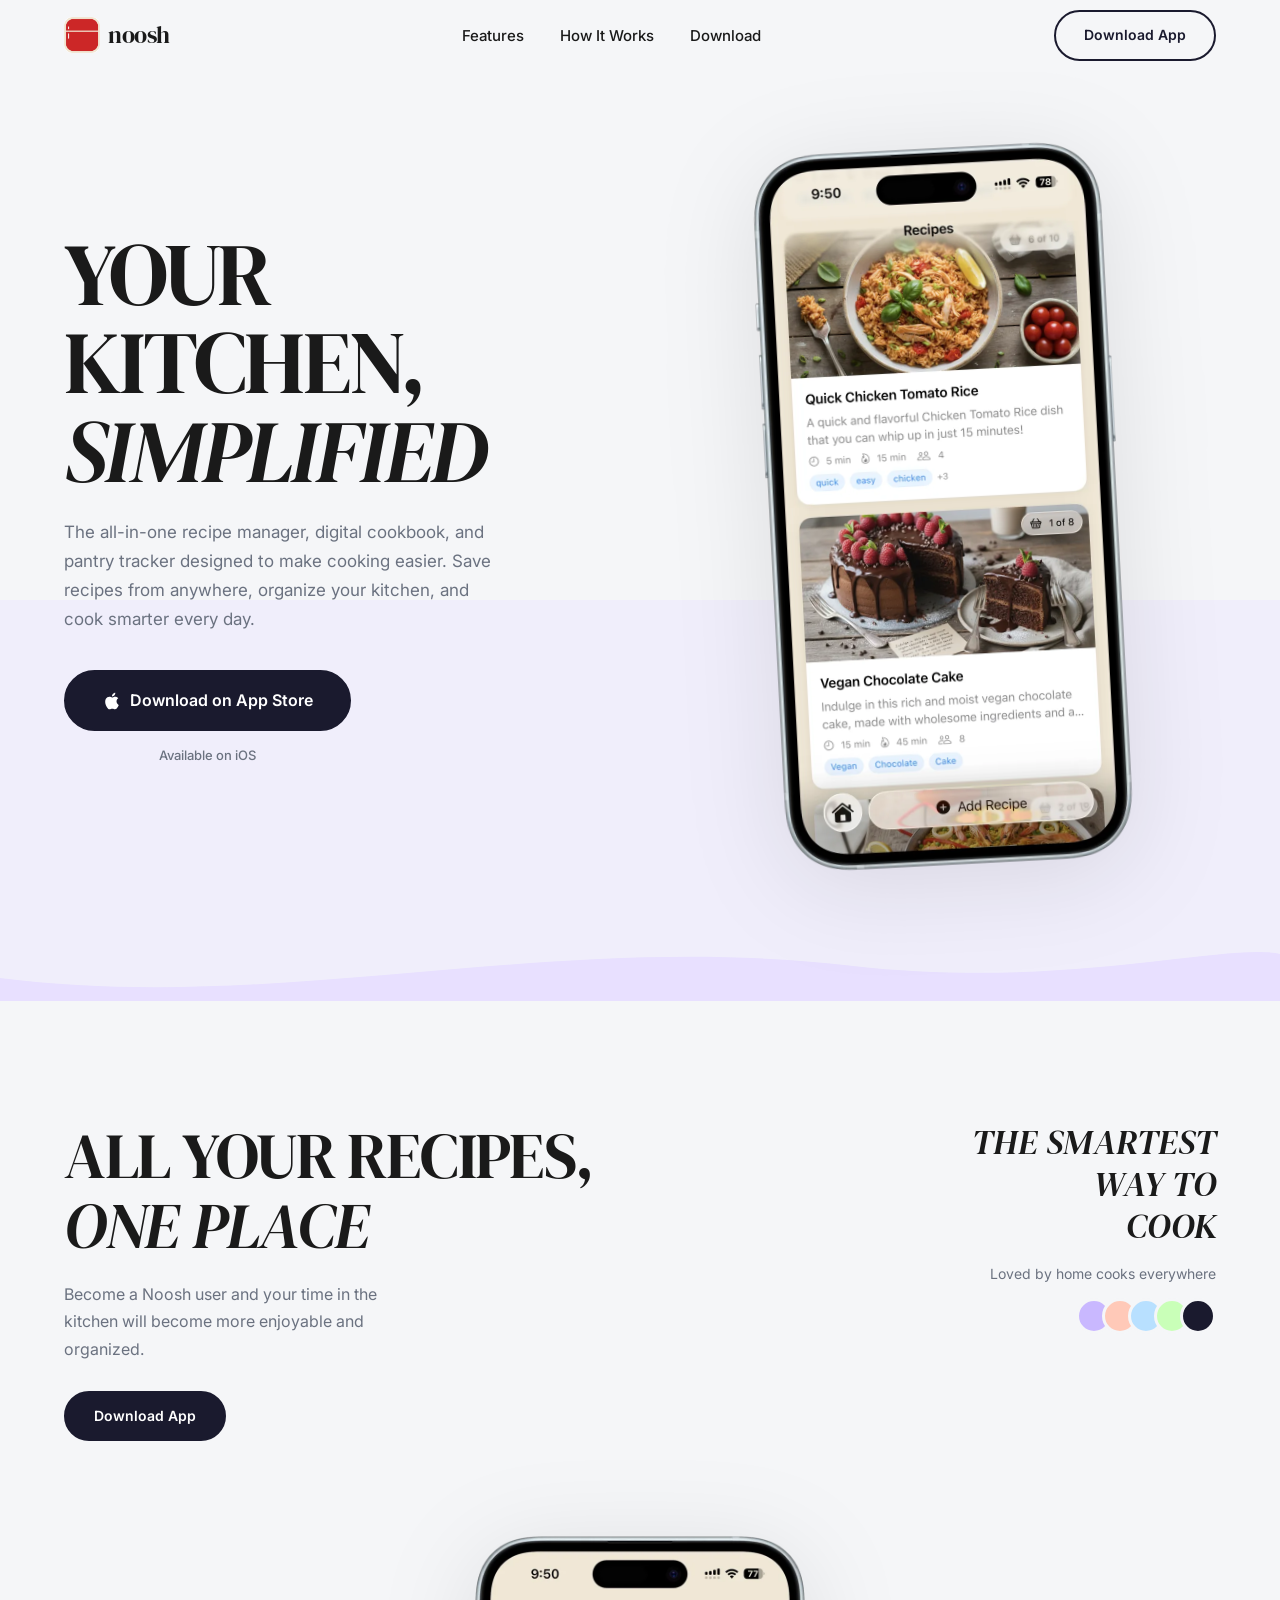
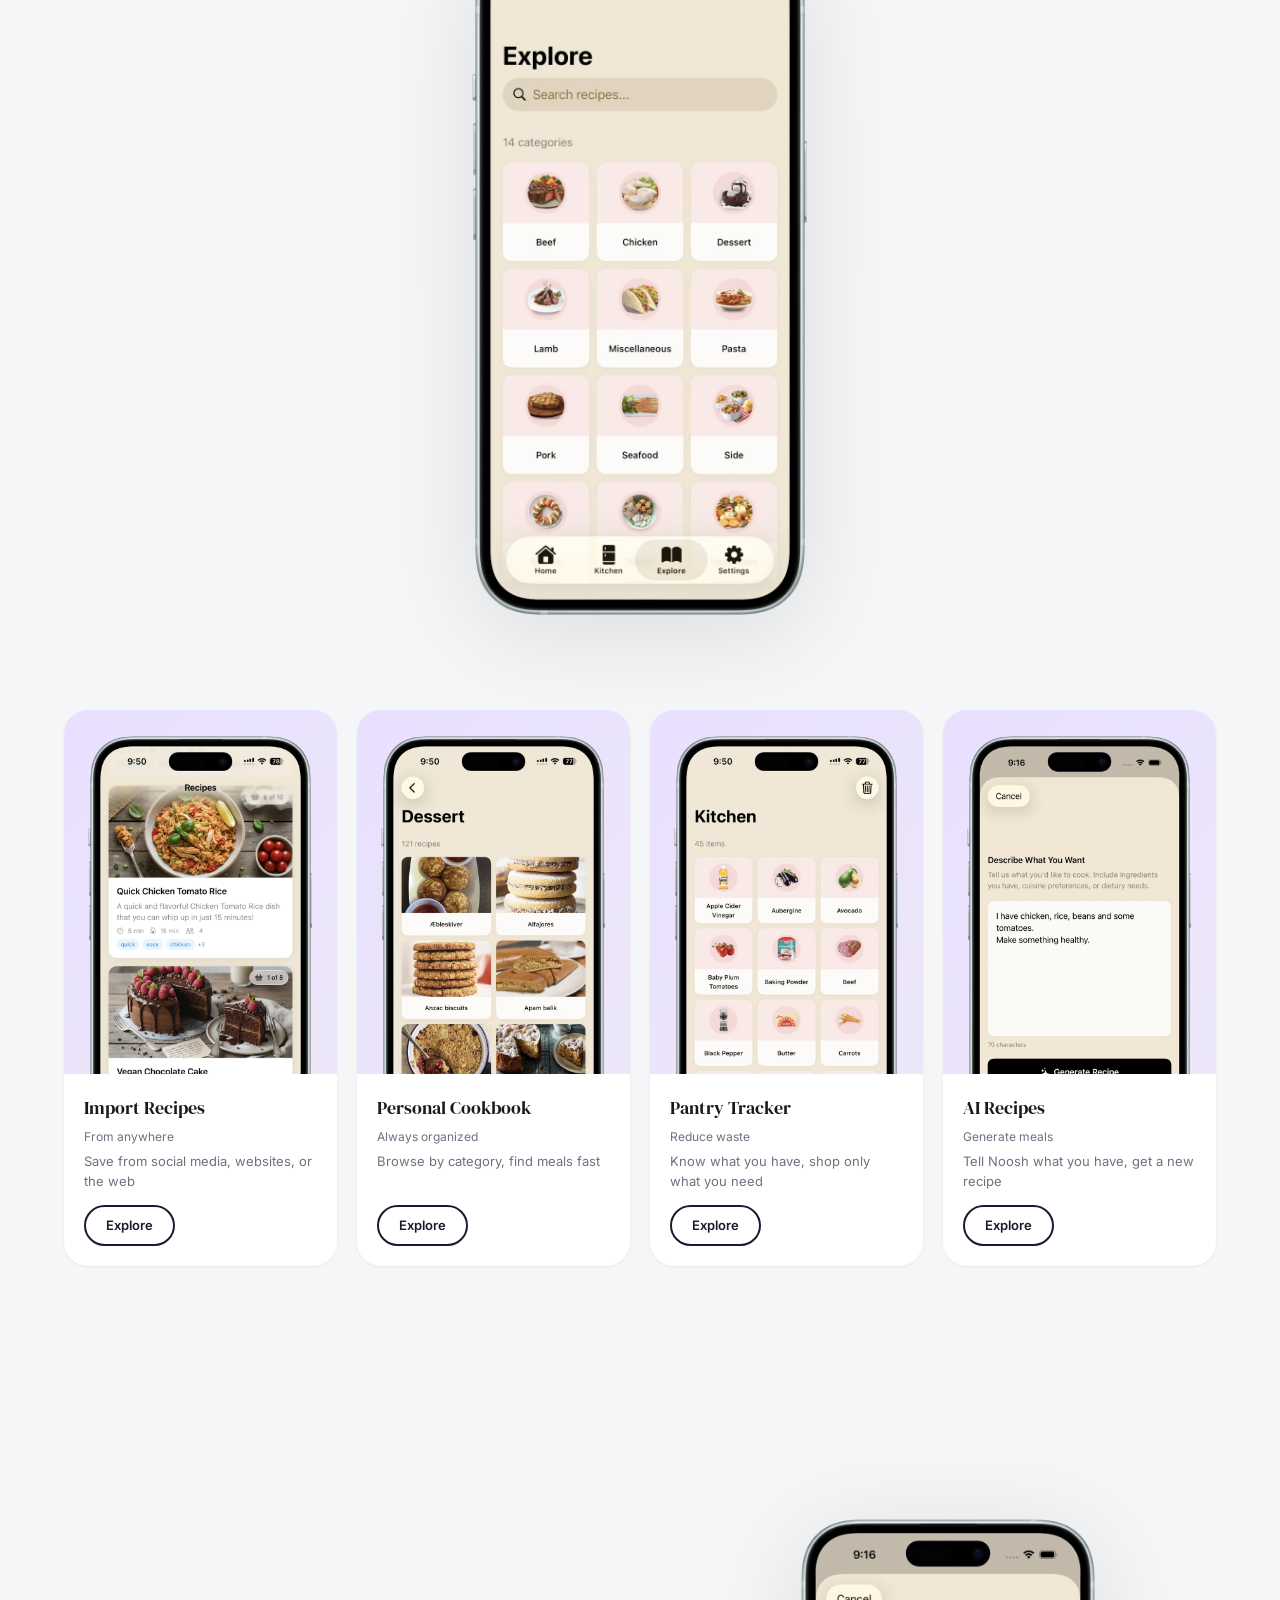
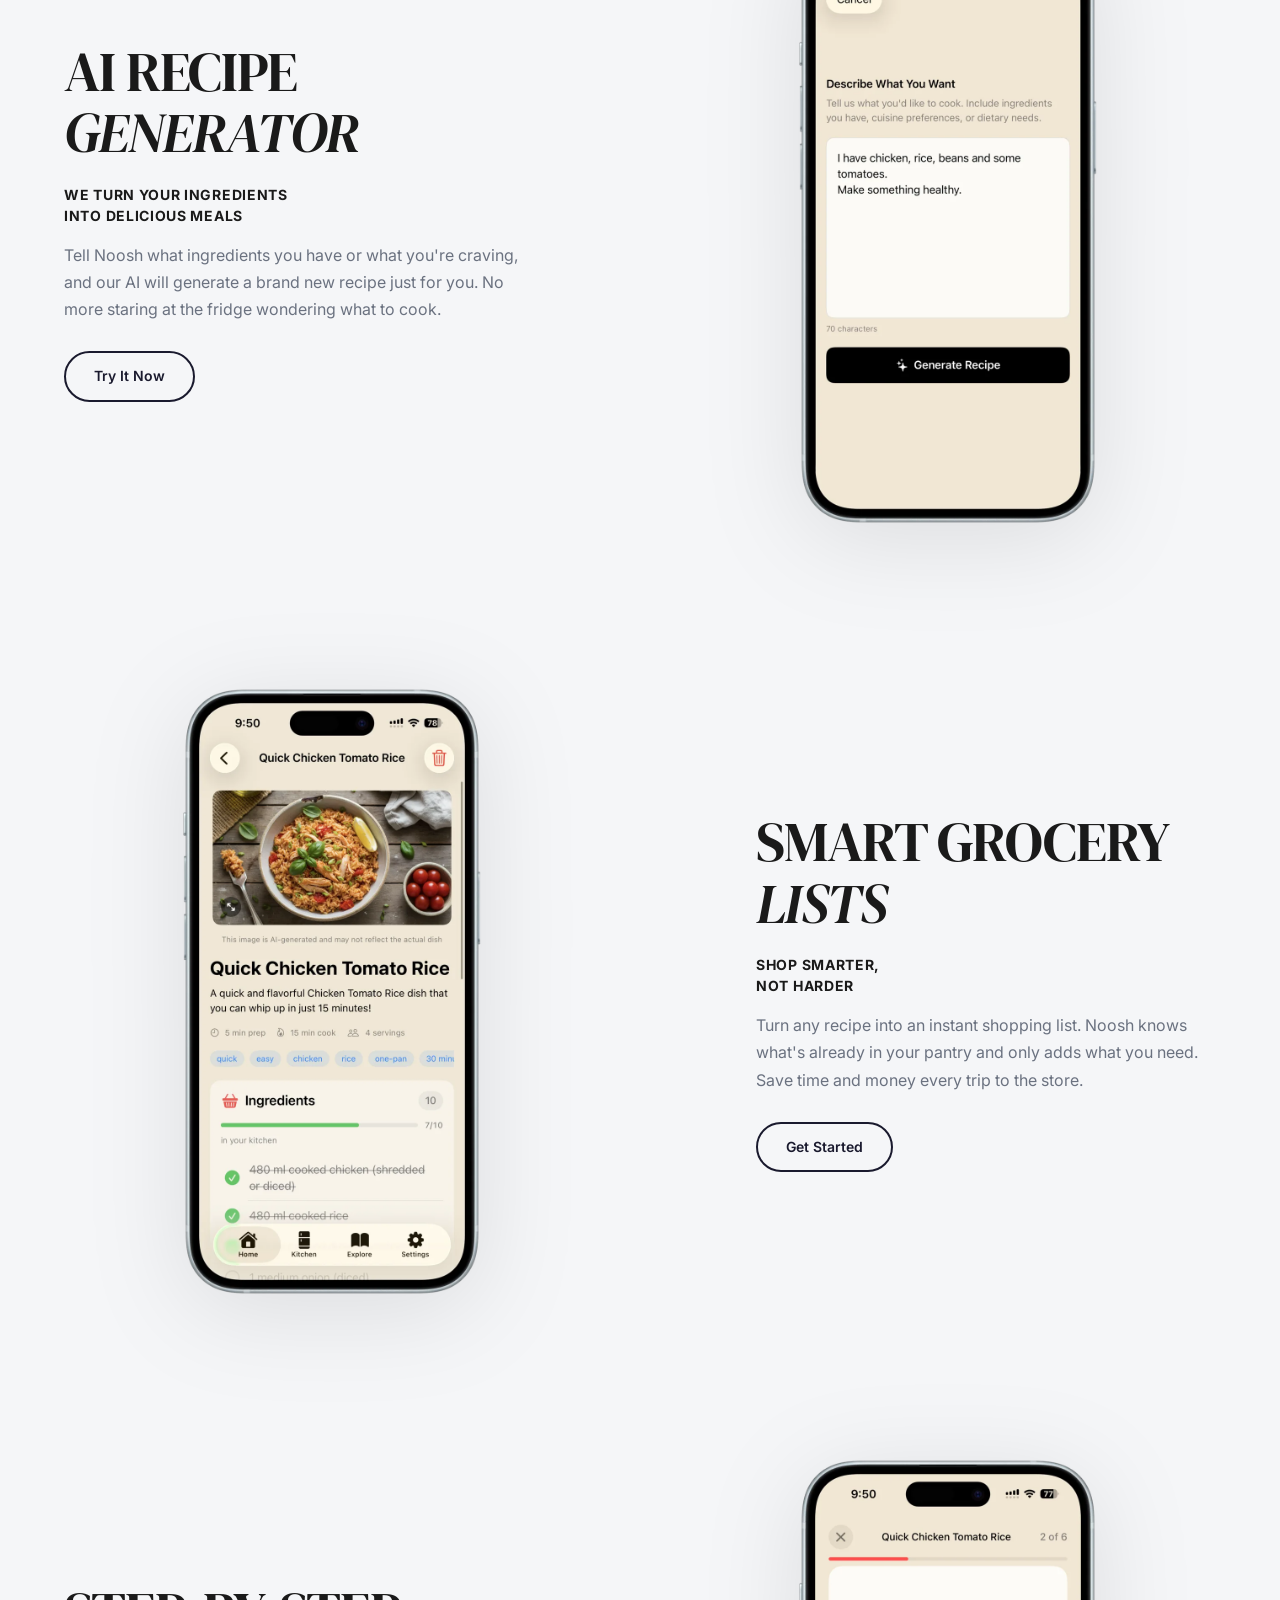
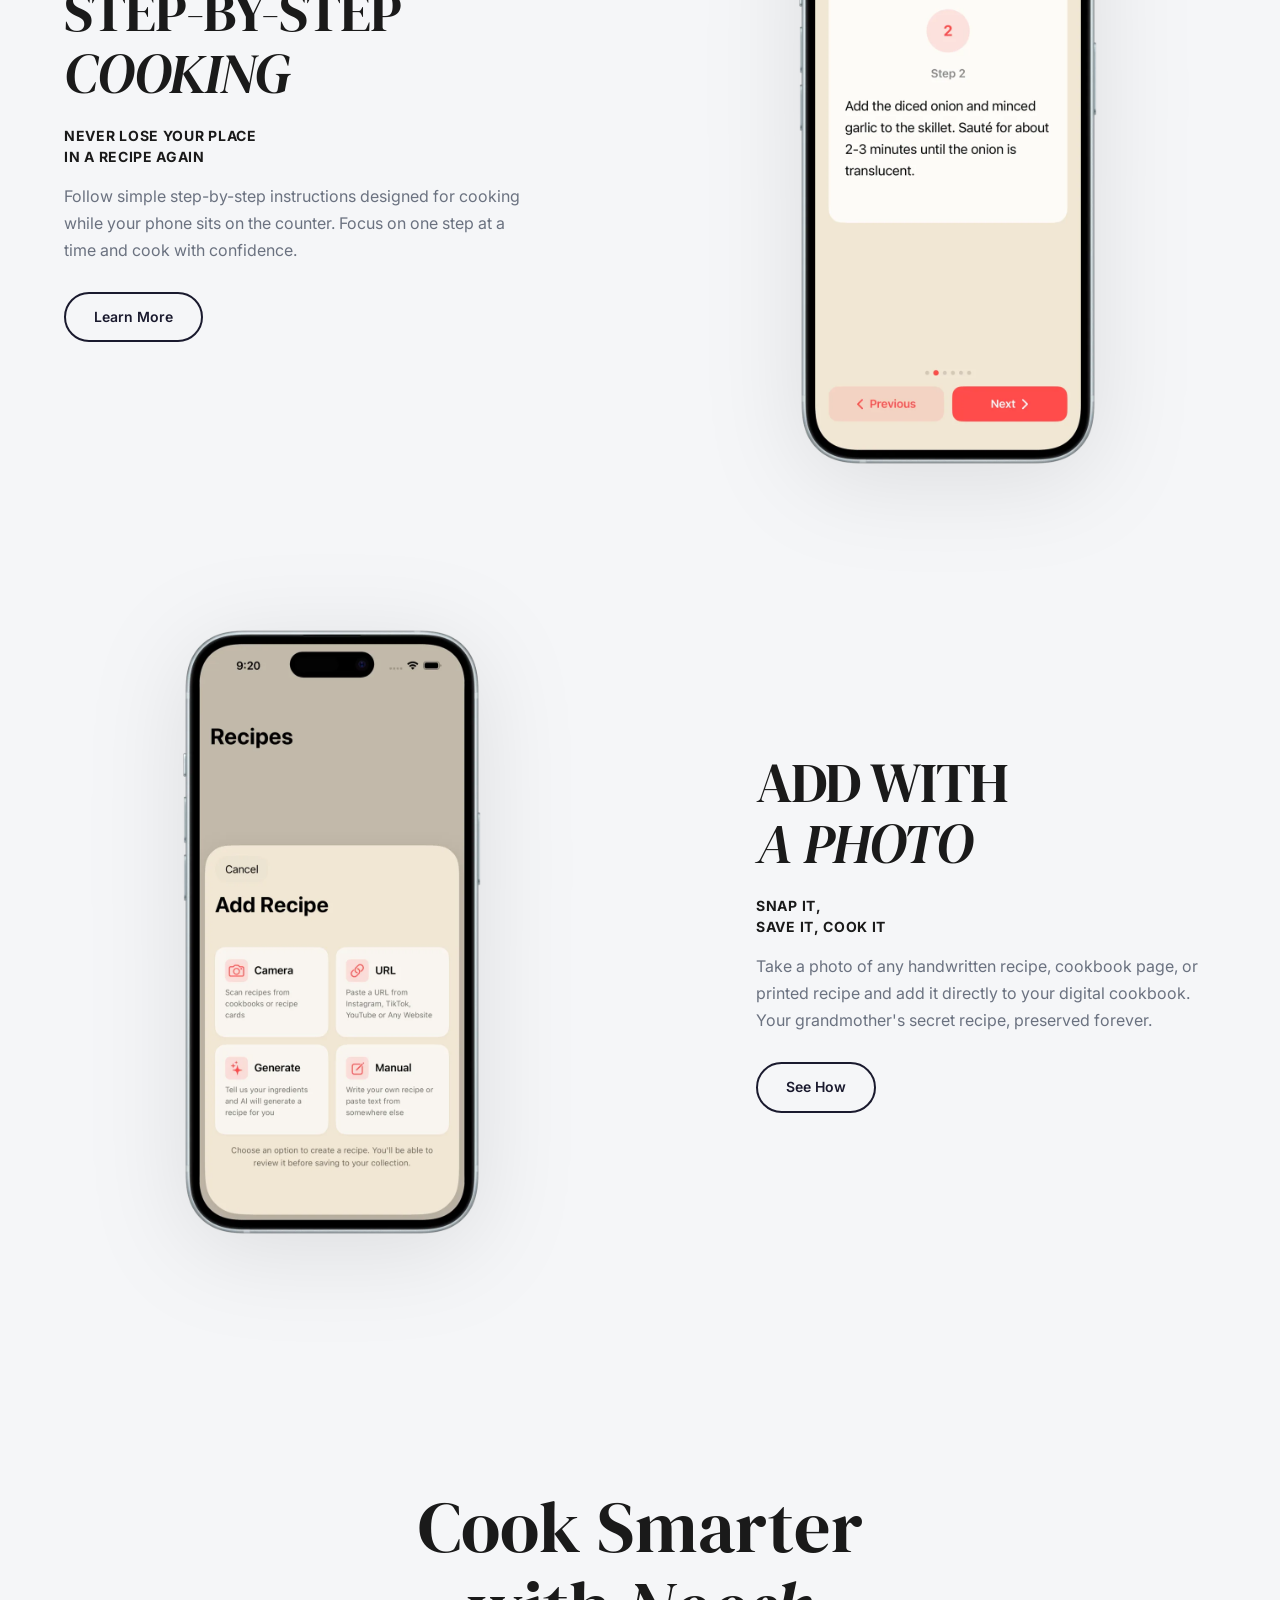
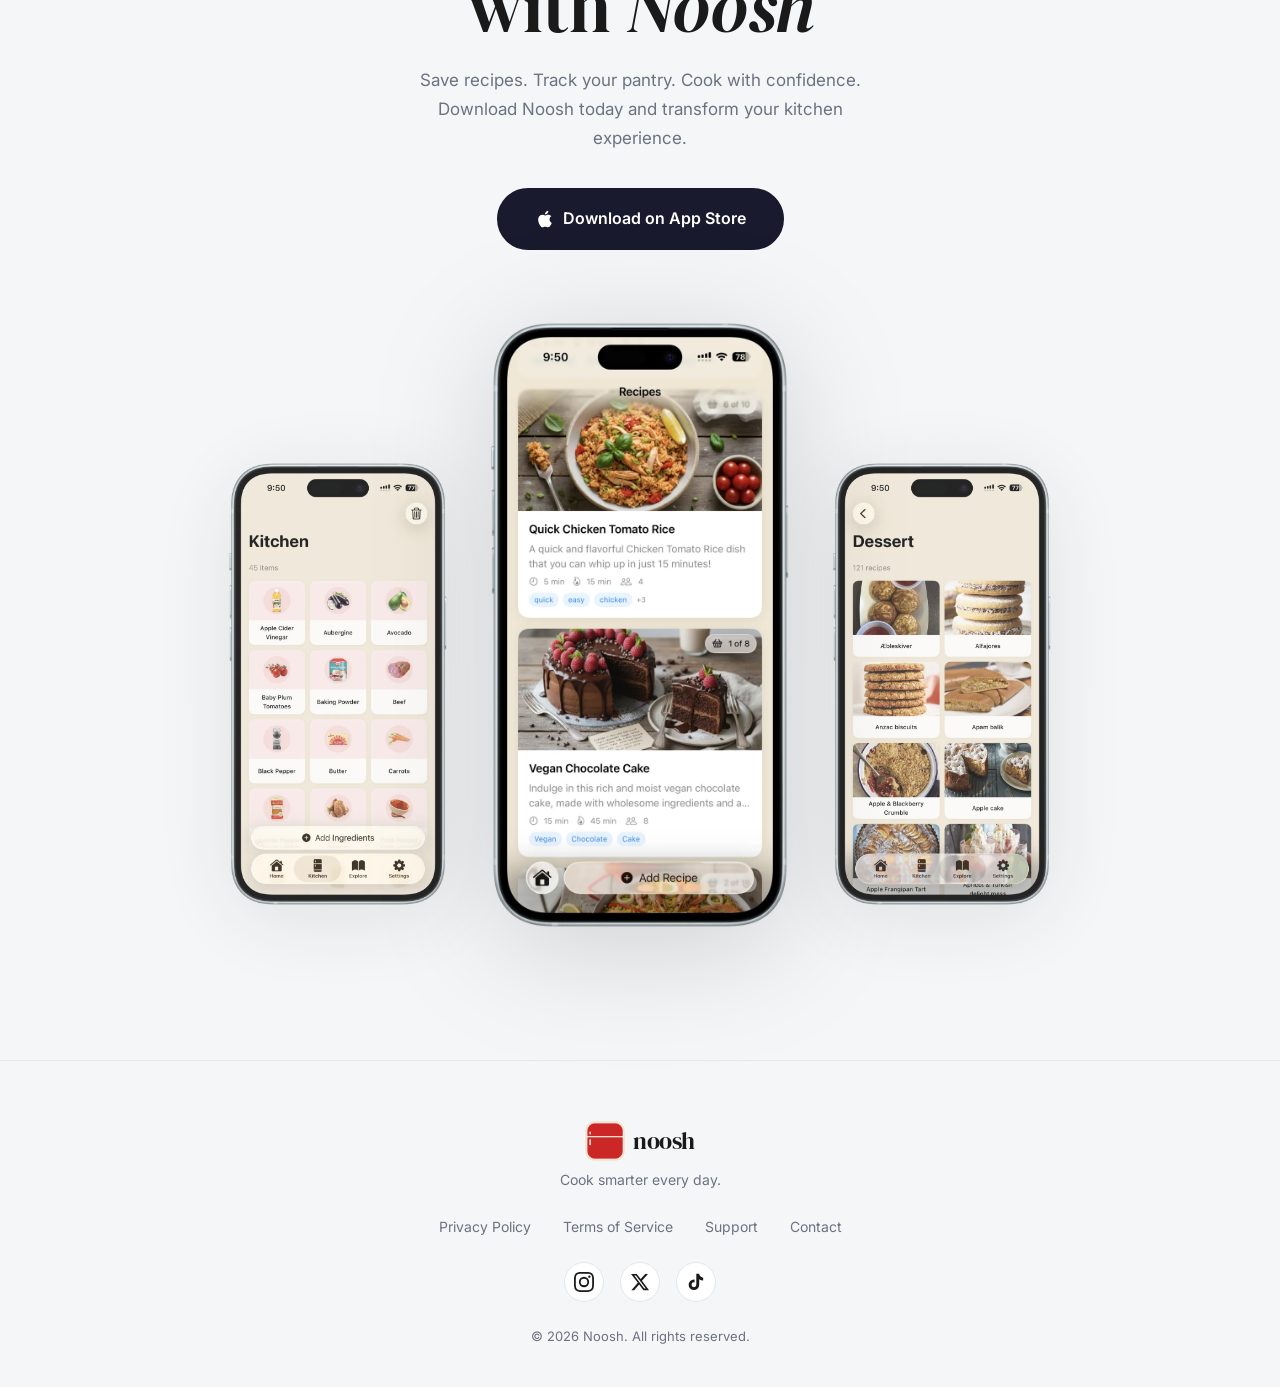
==== commit 603610f2: "Add fifth avatar to features section in index.html and update corresponding styles in styles.css for" ====
--- a/index.html
+++ b/index.html
@@ -201,6 +201,7 @@
                 <div class="features__avatar"></div>
                 <div class="features__avatar"></div>
                 <div class="features__avatar"></div>
+                <div class="features__avatar"></div>
               </div>
             </div>
           </div>
--- a/css/styles.css
+++ b/css/styles.css
@@ -522,6 +522,7 @@
 .features__avatar:nth-child(2) { background: #ffc9b8; }
 .features__avatar:nth-child(3) { background: #b8e0ff; }
 .features__avatar:nth-child(4) { background: #c9ffb8; }
+.features__avatar:nth-child(5) { background: #1a1a2e; }
 
 .features__avatar-count {
   display: inline-flex;
